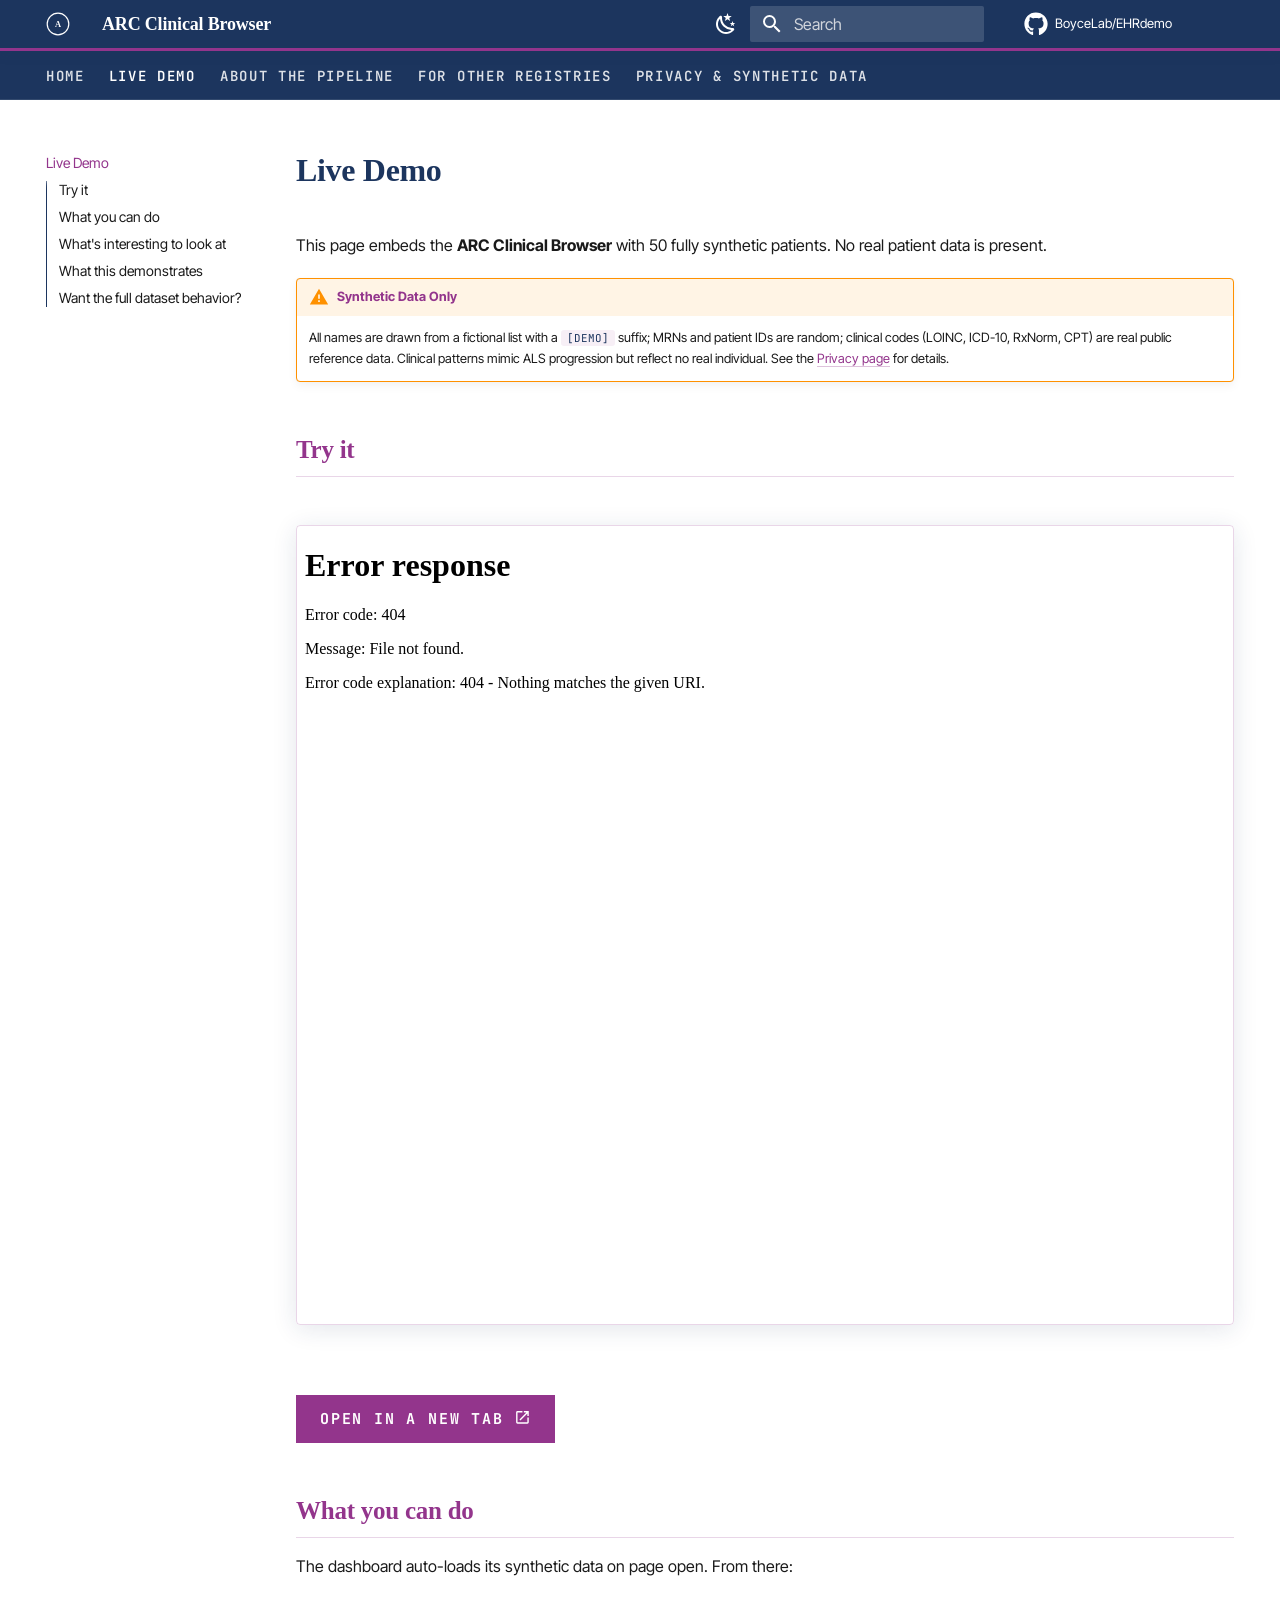
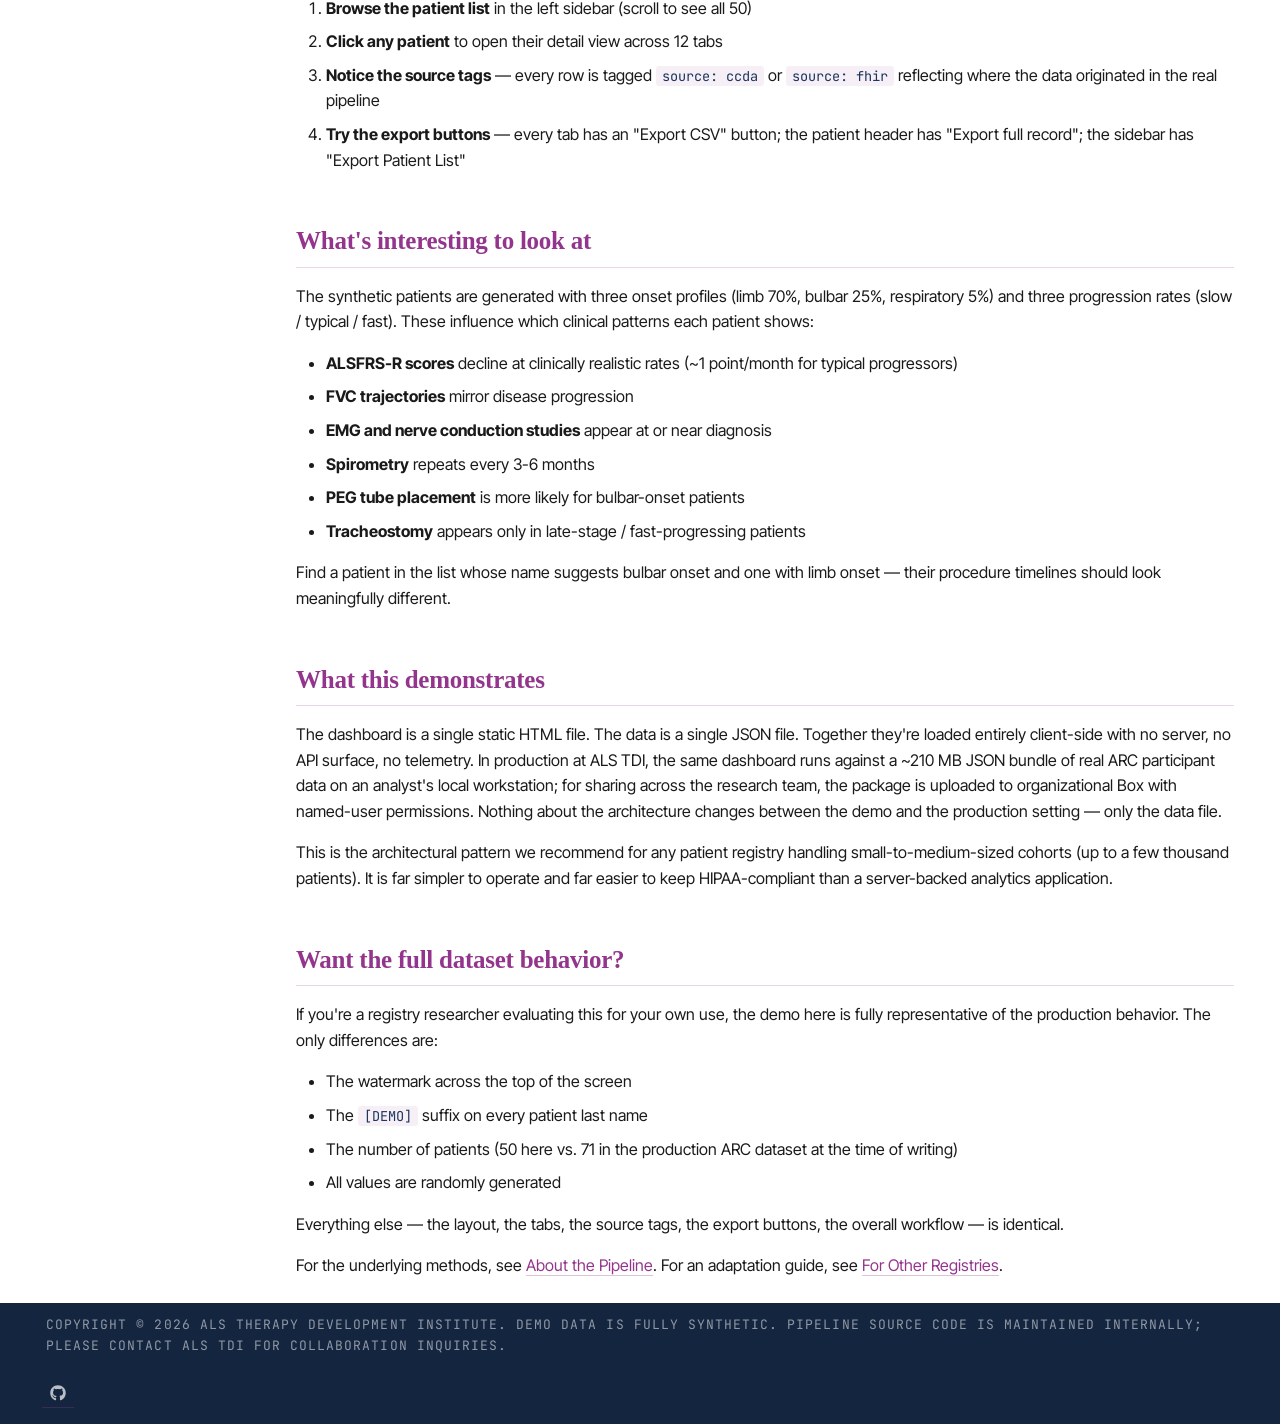
==== demo/index.html @ cd0524fc "Deployed 5d229e9 with MkDocs version: 1.6.1" ====
<!doctype html>
<html lang="en" class="no-js">
  <head>
    
      <meta charset="utf-8">
      <meta name="viewport" content="width=device-width,initial-scale=1">
      
        <meta name="description" content="A reproducible, local-first ETL and visualization pipeline for patient-directed SMART on FHIR clinical records — public demo from ALS Therapy Development Institute.">
      
      
        <meta name="author" content="ALS Therapy Development Institute">
      
      
        <link rel="canonical" href="https://boycelab.github.io/EHRdemo/demo/">
      
      
        <link rel="prev" href="..">
      
      
        <link rel="next" href="../pipeline/">
      
      
        
      
      
      <link rel="icon" href="../assets/favicon.svg">
      <meta name="generator" content="mkdocs-1.6.1, mkdocs-material-9.7.6">
    
    
      
        <title>Live Demo - ARC Clinical Browser</title>
      
    
    
      <link rel="stylesheet" href="../assets/stylesheets/main.484c7ddc.min.css">
      
        
        <link rel="stylesheet" href="../assets/stylesheets/palette.ab4e12ef.min.css">
      
      


    
    
      
    
    
      
        
        
        <link rel="preconnect" href="https://fonts.gstatic.com" crossorigin>
        <link rel="stylesheet" href="https://fonts.googleapis.com/css?family=Inter+Tight:300,300i,400,400i,700,700i%7CJetBrains+Mono:400,400i,700,700i&display=fallback">
        <style>:root{--md-text-font:"Inter Tight";--md-code-font:"JetBrains Mono"}</style>
      
    
    
      <link rel="stylesheet" href="../stylesheets/alstdi-brand.css">
    
    <script>__md_scope=new URL("..",location),__md_hash=e=>[...e].reduce(((e,_)=>(e<<5)-e+_.charCodeAt(0)),0),__md_get=(e,_=localStorage,t=__md_scope)=>JSON.parse(_.getItem(t.pathname+"."+e)),__md_set=(e,_,t=localStorage,a=__md_scope)=>{try{t.setItem(a.pathname+"."+e,JSON.stringify(_))}catch(e){}}</script>
    
      

    
    
  </head>
  
  
    
    
      
    
    
    
    
    <body dir="ltr" data-md-color-scheme="default" data-md-color-primary="indigo" data-md-color-accent="deep-purple">
  
    
    <input class="md-toggle" data-md-toggle="drawer" type="checkbox" id="__drawer" autocomplete="off">
    <input class="md-toggle" data-md-toggle="search" type="checkbox" id="__search" autocomplete="off">
    <label class="md-overlay" for="__drawer"></label>
    <div data-md-component="skip">
      
        
        <a href="#live-demo" class="md-skip">
          Skip to content
        </a>
      
    </div>
    <div data-md-component="announce">
      
    </div>
    
    
      

<header class="md-header" data-md-component="header">
  <nav class="md-header__inner md-grid" aria-label="Header">
    <a href=".." title="ARC Clinical Browser" class="md-header__button md-logo" aria-label="ARC Clinical Browser" data-md-component="logo">
      
  <img src="../assets/logo.svg" alt="logo">

    </a>
    <label class="md-header__button md-icon" for="__drawer">
      
      <svg xmlns="http://www.w3.org/2000/svg" viewBox="0 0 24 24"><path d="M3 6h18v2H3zm0 5h18v2H3zm0 5h18v2H3z"/></svg>
    </label>
    <div class="md-header__title" data-md-component="header-title">
      <div class="md-header__ellipsis">
        <div class="md-header__topic">
          <span class="md-ellipsis">
            ARC Clinical Browser
          </span>
        </div>
        <div class="md-header__topic" data-md-component="header-topic">
          <span class="md-ellipsis">
            
              Live Demo
            
          </span>
        </div>
      </div>
    </div>
    
      
        <form class="md-header__option" data-md-component="palette">
  
    
    
    
    <input class="md-option" data-md-color-media="" data-md-color-scheme="default" data-md-color-primary="indigo" data-md-color-accent="deep-purple"  aria-label="Switch to dark mode"  type="radio" name="__palette" id="__palette_0">
    
      <label class="md-header__button md-icon" title="Switch to dark mode" for="__palette_1" hidden>
        <svg xmlns="http://www.w3.org/2000/svg" viewBox="0 0 24 24"><path d="m17.75 4.09-2.53 1.94.91 3.06-2.63-1.81-2.63 1.81.91-3.06-2.53-1.94L12.44 4l1.06-3 1.06 3zm3.5 6.91-1.64 1.25.59 1.98-1.7-1.17-1.7 1.17.59-1.98L15.75 11l2.06-.05L18.5 9l.69 1.95zm-2.28 4.95c.83-.08 1.72 1.1 1.19 1.85-.32.45-.66.87-1.08 1.27C15.17 23 8.84 23 4.94 19.07c-3.91-3.9-3.91-10.24 0-14.14.4-.4.82-.76 1.27-1.08.75-.53 1.93.36 1.85 1.19-.27 2.86.69 5.83 2.89 8.02a9.96 9.96 0 0 0 8.02 2.89m-1.64 2.02a12.08 12.08 0 0 1-7.8-3.47c-2.17-2.19-3.33-5-3.49-7.82-2.81 3.14-2.7 7.96.31 10.98 3.02 3.01 7.84 3.12 10.98.31"/></svg>
      </label>
    
  
    
    
    
    <input class="md-option" data-md-color-media="" data-md-color-scheme="slate" data-md-color-primary="indigo" data-md-color-accent="deep-purple"  aria-label="Switch to light mode"  type="radio" name="__palette" id="__palette_1">
    
      <label class="md-header__button md-icon" title="Switch to light mode" for="__palette_0" hidden>
        <svg xmlns="http://www.w3.org/2000/svg" viewBox="0 0 24 24"><path d="M12 7a5 5 0 0 1 5 5 5 5 0 0 1-5 5 5 5 0 0 1-5-5 5 5 0 0 1 5-5m0 2a3 3 0 0 0-3 3 3 3 0 0 0 3 3 3 3 0 0 0 3-3 3 3 0 0 0-3-3m0-7 2.39 3.42C13.65 5.15 12.84 5 12 5s-1.65.15-2.39.42zM3.34 7l4.16-.35A7.2 7.2 0 0 0 5.94 8.5c-.44.74-.69 1.5-.83 2.29zm.02 10 1.76-3.77a7.131 7.131 0 0 0 2.38 4.14zM20.65 7l-1.77 3.79a7.02 7.02 0 0 0-2.38-4.15zm-.01 10-4.14.36c.59-.51 1.12-1.14 1.54-1.86.42-.73.69-1.5.83-2.29zM12 22l-2.41-3.44c.74.27 1.55.44 2.41.44.82 0 1.63-.17 2.37-.44z"/></svg>
      </label>
    
  
</form>
      
    
    
      <script>var palette=__md_get("__palette");if(palette&&palette.color){if("(prefers-color-scheme)"===palette.color.media){var media=matchMedia("(prefers-color-scheme: light)"),input=document.querySelector(media.matches?"[data-md-color-media='(prefers-color-scheme: light)']":"[data-md-color-media='(prefers-color-scheme: dark)']");palette.color.media=input.getAttribute("data-md-color-media"),palette.color.scheme=input.getAttribute("data-md-color-scheme"),palette.color.primary=input.getAttribute("data-md-color-primary"),palette.color.accent=input.getAttribute("data-md-color-accent")}for(var[key,value]of Object.entries(palette.color))document.body.setAttribute("data-md-color-"+key,value)}</script>
    
    
    
      
      
        <label class="md-header__button md-icon" for="__search">
          
          <svg xmlns="http://www.w3.org/2000/svg" viewBox="0 0 24 24"><path d="M9.5 3A6.5 6.5 0 0 1 16 9.5c0 1.61-.59 3.09-1.56 4.23l.27.27h.79l5 5-1.5 1.5-5-5v-.79l-.27-.27A6.52 6.52 0 0 1 9.5 16 6.5 6.5 0 0 1 3 9.5 6.5 6.5 0 0 1 9.5 3m0 2C7 5 5 7 5 9.5S7 14 9.5 14 14 12 14 9.5 12 5 9.5 5"/></svg>
        </label>
        <div class="md-search" data-md-component="search" role="dialog">
  <label class="md-search__overlay" for="__search"></label>
  <div class="md-search__inner" role="search">
    <form class="md-search__form" name="search">
      <input type="text" class="md-search__input" name="query" aria-label="Search" placeholder="Search" autocapitalize="off" autocorrect="off" autocomplete="off" spellcheck="false" data-md-component="search-query" required>
      <label class="md-search__icon md-icon" for="__search">
        
        <svg xmlns="http://www.w3.org/2000/svg" viewBox="0 0 24 24"><path d="M9.5 3A6.5 6.5 0 0 1 16 9.5c0 1.61-.59 3.09-1.56 4.23l.27.27h.79l5 5-1.5 1.5-5-5v-.79l-.27-.27A6.52 6.52 0 0 1 9.5 16 6.5 6.5 0 0 1 3 9.5 6.5 6.5 0 0 1 9.5 3m0 2C7 5 5 7 5 9.5S7 14 9.5 14 14 12 14 9.5 12 5 9.5 5"/></svg>
        
        <svg xmlns="http://www.w3.org/2000/svg" viewBox="0 0 24 24"><path d="M20 11v2H8l5.5 5.5-1.42 1.42L4.16 12l7.92-7.92L13.5 5.5 8 11z"/></svg>
      </label>
      <nav class="md-search__options" aria-label="Search">
        
        <button type="reset" class="md-search__icon md-icon" title="Clear" aria-label="Clear" tabindex="-1">
          
          <svg xmlns="http://www.w3.org/2000/svg" viewBox="0 0 24 24"><path d="M19 6.41 17.59 5 12 10.59 6.41 5 5 6.41 10.59 12 5 17.59 6.41 19 12 13.41 17.59 19 19 17.59 13.41 12z"/></svg>
        </button>
      </nav>
      
        <div class="md-search__suggest" data-md-component="search-suggest"></div>
      
    </form>
    <div class="md-search__output">
      <div class="md-search__scrollwrap" tabindex="0" data-md-scrollfix>
        <div class="md-search-result" data-md-component="search-result">
          <div class="md-search-result__meta">
            Initializing search
          </div>
          <ol class="md-search-result__list" role="presentation"></ol>
        </div>
      </div>
    </div>
  </div>
</div>
      
    
    
      <div class="md-header__source">
        <a href="https://github.com/BoyceLab/EHRdemo" title="Go to repository" class="md-source" data-md-component="source">
  <div class="md-source__icon md-icon">
    
    <svg xmlns="http://www.w3.org/2000/svg" viewBox="0 0 512 512"><!--! Font Awesome Free 7.1.0 by @fontawesome - https://fontawesome.com License - https://fontawesome.com/license/free (Icons: CC BY 4.0, Fonts: SIL OFL 1.1, Code: MIT License) Copyright 2025 Fonticons, Inc.--><path d="M173.9 397.4c0 2-2.3 3.6-5.2 3.6-3.3.3-5.6-1.3-5.6-3.6 0-2 2.3-3.6 5.2-3.6 3-.3 5.6 1.3 5.6 3.6m-31.1-4.5c-.7 2 1.3 4.3 4.3 4.9 2.6 1 5.6 0 6.2-2s-1.3-4.3-4.3-5.2c-2.6-.7-5.5.3-6.2 2.3m44.2-1.7c-2.9.7-4.9 2.6-4.6 4.9.3 2 2.9 3.3 5.9 2.6 2.9-.7 4.9-2.6 4.6-4.6-.3-1.9-3-3.2-5.9-2.9M252.8 8C114.1 8 8 113.3 8 252c0 110.9 69.8 205.8 169.5 239.2 12.8 2.3 17.3-5.6 17.3-12.1 0-6.2-.3-40.4-.3-61.4 0 0-70 15-84.7-29.8 0 0-11.4-29.1-27.8-36.6 0 0-22.9-15.7 1.6-15.4 0 0 24.9 2 38.6 25.8 21.9 38.6 58.6 27.5 72.9 20.9 2.3-16 8.8-27.1 16-33.7-55.9-6.2-112.3-14.3-112.3-110.5 0-27.5 7.6-41.3 23.6-58.9-2.6-6.5-11.1-33.3 2.6-67.9 20.9-6.5 69 27 69 27 20-5.6 41.5-8.5 62.8-8.5s42.8 2.9 62.8 8.5c0 0 48.1-33.6 69-27 13.7 34.7 5.2 61.4 2.6 67.9 16 17.7 25.8 31.5 25.8 58.9 0 96.5-58.9 104.2-114.8 110.5 9.2 7.9 17 22.9 17 46.4 0 33.7-.3 75.4-.3 83.6 0 6.5 4.6 14.4 17.3 12.1C436.2 457.8 504 362.9 504 252 504 113.3 391.5 8 252.8 8M105.2 352.9c-1.3 1-1 3.3.7 5.2 1.6 1.6 3.9 2.3 5.2 1 1.3-1 1-3.3-.7-5.2-1.6-1.6-3.9-2.3-5.2-1m-10.8-8.1c-.7 1.3.3 2.9 2.3 3.9 1.6 1 3.6.7 4.3-.7.7-1.3-.3-2.9-2.3-3.9-2-.6-3.6-.3-4.3.7m32.4 35.6c-1.6 1.3-1 4.3 1.3 6.2 2.3 2.3 5.2 2.6 6.5 1 1.3-1.3.7-4.3-1.3-6.2-2.2-2.3-5.2-2.6-6.5-1m-11.4-14.7c-1.6 1-1.6 3.6 0 5.9s4.3 3.3 5.6 2.3c1.6-1.3 1.6-3.9 0-6.2-1.4-2.3-4-3.3-5.6-2"/></svg>
  </div>
  <div class="md-source__repository">
    BoyceLab/EHRdemo
  </div>
</a>
      </div>
    
  </nav>
  
</header>
    
    <div class="md-container" data-md-component="container">
      
      
        
          
            
<nav class="md-tabs" aria-label="Tabs" data-md-component="tabs">
  <div class="md-grid">
    <ul class="md-tabs__list">
      
        
  
  
  
  
    <li class="md-tabs__item">
      <a href=".." class="md-tabs__link">
        
  
  
    
  
  Home

      </a>
    </li>
  

      
        
  
  
  
    
  
  
    <li class="md-tabs__item md-tabs__item--active">
      <a href="./" class="md-tabs__link">
        
  
  
    
  
  Live Demo

      </a>
    </li>
  

      
        
  
  
  
  
    <li class="md-tabs__item">
      <a href="../pipeline/" class="md-tabs__link">
        
  
  
    
  
  About the Pipeline

      </a>
    </li>
  

      
        
  
  
  
  
    <li class="md-tabs__item">
      <a href="../adopt/" class="md-tabs__link">
        
  
  
    
  
  For Other Registries

      </a>
    </li>
  

      
        
  
  
  
  
    <li class="md-tabs__item">
      <a href="../privacy/" class="md-tabs__link">
        
  
  
    
  
  Privacy & Synthetic Data

      </a>
    </li>
  

      
    </ul>
  </div>
</nav>
          
        
      
      <main class="md-main" data-md-component="main">
        <div class="md-main__inner md-grid">
          
            
              
              <div class="md-sidebar md-sidebar--primary" data-md-component="sidebar" data-md-type="navigation" >
                <div class="md-sidebar__scrollwrap">
                  <div class="md-sidebar__inner">
                    


  


  

<nav class="md-nav md-nav--primary md-nav--lifted md-nav--integrated" aria-label="Navigation" data-md-level="0">
  <label class="md-nav__title" for="__drawer">
    <a href=".." title="ARC Clinical Browser" class="md-nav__button md-logo" aria-label="ARC Clinical Browser" data-md-component="logo">
      
  <img src="../assets/logo.svg" alt="logo">

    </a>
    ARC Clinical Browser
  </label>
  
    <div class="md-nav__source">
      <a href="https://github.com/BoyceLab/EHRdemo" title="Go to repository" class="md-source" data-md-component="source">
  <div class="md-source__icon md-icon">
    
    <svg xmlns="http://www.w3.org/2000/svg" viewBox="0 0 512 512"><!--! Font Awesome Free 7.1.0 by @fontawesome - https://fontawesome.com License - https://fontawesome.com/license/free (Icons: CC BY 4.0, Fonts: SIL OFL 1.1, Code: MIT License) Copyright 2025 Fonticons, Inc.--><path d="M173.9 397.4c0 2-2.3 3.6-5.2 3.6-3.3.3-5.6-1.3-5.6-3.6 0-2 2.3-3.6 5.2-3.6 3-.3 5.6 1.3 5.6 3.6m-31.1-4.5c-.7 2 1.3 4.3 4.3 4.9 2.6 1 5.6 0 6.2-2s-1.3-4.3-4.3-5.2c-2.6-.7-5.5.3-6.2 2.3m44.2-1.7c-2.9.7-4.9 2.6-4.6 4.9.3 2 2.9 3.3 5.9 2.6 2.9-.7 4.9-2.6 4.6-4.6-.3-1.9-3-3.2-5.9-2.9M252.8 8C114.1 8 8 113.3 8 252c0 110.9 69.8 205.8 169.5 239.2 12.8 2.3 17.3-5.6 17.3-12.1 0-6.2-.3-40.4-.3-61.4 0 0-70 15-84.7-29.8 0 0-11.4-29.1-27.8-36.6 0 0-22.9-15.7 1.6-15.4 0 0 24.9 2 38.6 25.8 21.9 38.6 58.6 27.5 72.9 20.9 2.3-16 8.8-27.1 16-33.7-55.9-6.2-112.3-14.3-112.3-110.5 0-27.5 7.6-41.3 23.6-58.9-2.6-6.5-11.1-33.3 2.6-67.9 20.9-6.5 69 27 69 27 20-5.6 41.5-8.5 62.8-8.5s42.8 2.9 62.8 8.5c0 0 48.1-33.6 69-27 13.7 34.7 5.2 61.4 2.6 67.9 16 17.7 25.8 31.5 25.8 58.9 0 96.5-58.9 104.2-114.8 110.5 9.2 7.9 17 22.9 17 46.4 0 33.7-.3 75.4-.3 83.6 0 6.5 4.6 14.4 17.3 12.1C436.2 457.8 504 362.9 504 252 504 113.3 391.5 8 252.8 8M105.2 352.9c-1.3 1-1 3.3.7 5.2 1.6 1.6 3.9 2.3 5.2 1 1.3-1 1-3.3-.7-5.2-1.6-1.6-3.9-2.3-5.2-1m-10.8-8.1c-.7 1.3.3 2.9 2.3 3.9 1.6 1 3.6.7 4.3-.7.7-1.3-.3-2.9-2.3-3.9-2-.6-3.6-.3-4.3.7m32.4 35.6c-1.6 1.3-1 4.3 1.3 6.2 2.3 2.3 5.2 2.6 6.5 1 1.3-1.3.7-4.3-1.3-6.2-2.2-2.3-5.2-2.6-6.5-1m-11.4-14.7c-1.6 1-1.6 3.6 0 5.9s4.3 3.3 5.6 2.3c1.6-1.3 1.6-3.9 0-6.2-1.4-2.3-4-3.3-5.6-2"/></svg>
  </div>
  <div class="md-source__repository">
    BoyceLab/EHRdemo
  </div>
</a>
    </div>
  
  <ul class="md-nav__list" data-md-scrollfix>
    
      
      
  
  
  
  
    <li class="md-nav__item">
      <a href=".." class="md-nav__link">
        
  
  
  <span class="md-ellipsis">
    
  
    Home
  

    
  </span>
  
  

      </a>
    </li>
  

    
      
      
  
  
    
  
  
  
    <li class="md-nav__item md-nav__item--active">
      
      <input class="md-nav__toggle md-toggle" type="checkbox" id="__toc">
      
      
        
      
      
        <label class="md-nav__link md-nav__link--active" for="__toc">
          
  
  
  <span class="md-ellipsis">
    
  
    Live Demo
  

    
  </span>
  
  

          <span class="md-nav__icon md-icon"></span>
        </label>
      
      <a href="./" class="md-nav__link md-nav__link--active">
        
  
  
  <span class="md-ellipsis">
    
  
    Live Demo
  

    
  </span>
  
  

      </a>
      
        

<nav class="md-nav md-nav--secondary" aria-label="Table of contents">
  
  
  
    
  
  
    <label class="md-nav__title" for="__toc">
      <span class="md-nav__icon md-icon"></span>
      Table of contents
    </label>
    <ul class="md-nav__list" data-md-component="toc" data-md-scrollfix>
      
        <li class="md-nav__item">
  <a href="#try-it" class="md-nav__link">
    <span class="md-ellipsis">
      
        Try it
      
    </span>
  </a>
  
</li>
      
        <li class="md-nav__item">
  <a href="#what-you-can-do" class="md-nav__link">
    <span class="md-ellipsis">
      
        What you can do
      
    </span>
  </a>
  
</li>
      
        <li class="md-nav__item">
  <a href="#whats-interesting-to-look-at" class="md-nav__link">
    <span class="md-ellipsis">
      
        What's interesting to look at
      
    </span>
  </a>
  
</li>
      
        <li class="md-nav__item">
  <a href="#what-this-demonstrates" class="md-nav__link">
    <span class="md-ellipsis">
      
        What this demonstrates
      
    </span>
  </a>
  
</li>
      
        <li class="md-nav__item">
  <a href="#want-the-full-dataset-behavior" class="md-nav__link">
    <span class="md-ellipsis">
      
        Want the full dataset behavior?
      
    </span>
  </a>
  
</li>
      
    </ul>
  
</nav>
      
    </li>
  

    
      
      
  
  
  
  
    <li class="md-nav__item">
      <a href="../pipeline/" class="md-nav__link">
        
  
  
  <span class="md-ellipsis">
    
  
    About the Pipeline
  

    
  </span>
  
  

      </a>
    </li>
  

    
      
      
  
  
  
  
    <li class="md-nav__item">
      <a href="../adopt/" class="md-nav__link">
        
  
  
  <span class="md-ellipsis">
    
  
    For Other Registries
  

    
  </span>
  
  

      </a>
    </li>
  

    
      
      
  
  
  
  
    <li class="md-nav__item">
      <a href="../privacy/" class="md-nav__link">
        
  
  
  <span class="md-ellipsis">
    
  
    Privacy & Synthetic Data
  

    
  </span>
  
  

      </a>
    </li>
  

    
  </ul>
</nav>
                  </div>
                </div>
              </div>
            
            
          
          
            <div class="md-content" data-md-component="content">
              
              <article class="md-content__inner md-typeset">
                
                  


  
  


<h1 id="live-demo">Live Demo<a class="headerlink" href="#live-demo" title="Anchor link to this section">&para;</a></h1>
<p>This page embeds the <strong>ARC Clinical Browser</strong> with 50 fully synthetic patients. No real patient data is present.</p>
<div class="admonition warning">
<p class="admonition-title">Synthetic Data Only</p>
<p>All names are drawn from a fictional list with a <code>[DEMO]</code> suffix; MRNs and patient IDs are random; clinical codes (LOINC, ICD-10, RxNorm, CPT) are real public reference data. Clinical patterns mimic ALS progression but reflect no real individual. See the <a href="../privacy/">Privacy page</a> for details.</p>
</div>
<h2 id="try-it">Try it<a class="headerlink" href="#try-it" title="Anchor link to this section">&para;</a></h2>
<iframe class="dashboard-embed" src="dashboard_demo.html" title="ARC Clinical Browser Demo"></iframe>

<p><a class="als-button" href="../dashboard_demo.html" target="_blank">Open in a new tab <span class="twemoji"><svg xmlns="http://www.w3.org/2000/svg" viewBox="0 0 24 24"><path d="M14 3v2h3.59l-9.83 9.83 1.41 1.41L19 6.41V10h2V3m-2 16H5V5h7V3H5a2 2 0 0 0-2 2v14a2 2 0 0 0 2 2h14a2 2 0 0 0 2-2v-7h-2z"/></svg></span></a></p>
<h2 id="what-you-can-do">What you can do<a class="headerlink" href="#what-you-can-do" title="Anchor link to this section">&para;</a></h2>
<p>The dashboard auto-loads its synthetic data on page open. From there:</p>
<ol>
<li><strong>Browse the patient list</strong> in the left sidebar (scroll to see all 50)</li>
<li><strong>Click any patient</strong> to open their detail view across 12 tabs</li>
<li><strong>Notice the source tags</strong> — every row is tagged <code>source: ccda</code> or <code>source: fhir</code> reflecting where the data originated in the real pipeline</li>
<li><strong>Try the export buttons</strong> — every tab has an "Export CSV" button; the patient header has "Export full record"; the sidebar has "Export Patient List"</li>
</ol>
<h2 id="whats-interesting-to-look-at">What's interesting to look at<a class="headerlink" href="#whats-interesting-to-look-at" title="Anchor link to this section">&para;</a></h2>
<p>The synthetic patients are generated with three onset profiles (limb 70%, bulbar 25%, respiratory 5%) and three progression rates (slow / typical / fast). These influence which clinical patterns each patient shows:</p>
<ul>
<li><strong>ALSFRS-R scores</strong> decline at clinically realistic rates (~1 point/month for typical progressors)</li>
<li><strong>FVC trajectories</strong> mirror disease progression</li>
<li><strong>EMG and nerve conduction studies</strong> appear at or near diagnosis</li>
<li><strong>Spirometry</strong> repeats every 3-6 months</li>
<li><strong>PEG tube placement</strong> is more likely for bulbar-onset patients</li>
<li><strong>Tracheostomy</strong> appears only in late-stage / fast-progressing patients</li>
</ul>
<p>Find a patient in the list whose name suggests bulbar onset and one with limb onset — their procedure timelines should look meaningfully different.</p>
<h2 id="what-this-demonstrates">What this demonstrates<a class="headerlink" href="#what-this-demonstrates" title="Anchor link to this section">&para;</a></h2>
<p>The dashboard is a single static HTML file. The data is a single JSON file. Together they're loaded entirely client-side with no server, no API surface, no telemetry. In production at ALS TDI, the same dashboard runs against a ~210 MB JSON bundle of real ARC participant data on an analyst's local workstation; for sharing across the research team, the package is uploaded to organizational Box with named-user permissions. Nothing about the architecture changes between the demo and the production setting — only the data file.</p>
<p>This is the architectural pattern we recommend for any patient registry handling small-to-medium-sized cohorts (up to a few thousand patients). It is far simpler to operate and far easier to keep HIPAA-compliant than a server-backed analytics application.</p>
<h2 id="want-the-full-dataset-behavior">Want the full dataset behavior?<a class="headerlink" href="#want-the-full-dataset-behavior" title="Anchor link to this section">&para;</a></h2>
<p>If you're a registry researcher evaluating this for your own use, the demo here is fully representative of the production behavior. The only differences are:</p>
<ul>
<li>The watermark across the top of the screen</li>
<li>The <code>[DEMO]</code> suffix on every patient last name</li>
<li>The number of patients (50 here vs. 71 in the production ARC dataset at the time of writing)</li>
<li>All values are randomly generated</li>
</ul>
<p>Everything else — the layout, the tabs, the source tags, the export buttons, the overall workflow — is identical.</p>
<p>For the underlying methods, see <a href="../pipeline/">About the Pipeline</a>. For an adaptation guide, see <a href="../adopt/">For Other Registries</a>.</p>












                
              </article>
            </div>
          
          
  <script>var tabs=__md_get("__tabs");if(Array.isArray(tabs))e:for(var set of document.querySelectorAll(".tabbed-set")){var labels=set.querySelector(".tabbed-labels");for(var tab of tabs)for(var label of labels.getElementsByTagName("label"))if(label.innerText.trim()===tab){var input=document.getElementById(label.htmlFor);input.checked=!0;continue e}}</script>

<script>var target=document.getElementById(location.hash.slice(1));target&&target.name&&(target.checked=target.name.startsWith("__tabbed_"))</script>
        </div>
        
          <button type="button" class="md-top md-icon" data-md-component="top" hidden>
  
  <svg xmlns="http://www.w3.org/2000/svg" viewBox="0 0 24 24"><path d="M13 20h-2V8l-5.5 5.5-1.42-1.42L12 4.16l7.92 7.92-1.42 1.42L13 8z"/></svg>
  Back to top
</button>
        
      </main>
      
        <footer class="md-footer">
  
  <div class="md-footer-meta md-typeset">
    <div class="md-footer-meta__inner md-grid">
      <div class="md-copyright">
  
    <div class="md-copyright__highlight">
      Copyright © 2026 ALS Therapy Development Institute. Demo data is fully synthetic. Pipeline source code is maintained internally; please contact ALS TDI for collaboration inquiries.

    </div>
  
  
</div>
      
        
<div class="md-social">
  
    
    
    
    
    <a href="https://github.com/BoyceLab/EHRdemo" target="_blank" rel="noopener" title="ALS Therapy Development Institute" class="md-social__link">
      <svg xmlns="http://www.w3.org/2000/svg" viewBox="0 0 512 512"><!--! Font Awesome Free 7.1.0 by @fontawesome - https://fontawesome.com License - https://fontawesome.com/license/free (Icons: CC BY 4.0, Fonts: SIL OFL 1.1, Code: MIT License) Copyright 2025 Fonticons, Inc.--><path d="M173.9 397.4c0 2-2.3 3.6-5.2 3.6-3.3.3-5.6-1.3-5.6-3.6 0-2 2.3-3.6 5.2-3.6 3-.3 5.6 1.3 5.6 3.6m-31.1-4.5c-.7 2 1.3 4.3 4.3 4.9 2.6 1 5.6 0 6.2-2s-1.3-4.3-4.3-5.2c-2.6-.7-5.5.3-6.2 2.3m44.2-1.7c-2.9.7-4.9 2.6-4.6 4.9.3 2 2.9 3.3 5.9 2.6 2.9-.7 4.9-2.6 4.6-4.6-.3-1.9-3-3.2-5.9-2.9M252.8 8C114.1 8 8 113.3 8 252c0 110.9 69.8 205.8 169.5 239.2 12.8 2.3 17.3-5.6 17.3-12.1 0-6.2-.3-40.4-.3-61.4 0 0-70 15-84.7-29.8 0 0-11.4-29.1-27.8-36.6 0 0-22.9-15.7 1.6-15.4 0 0 24.9 2 38.6 25.8 21.9 38.6 58.6 27.5 72.9 20.9 2.3-16 8.8-27.1 16-33.7-55.9-6.2-112.3-14.3-112.3-110.5 0-27.5 7.6-41.3 23.6-58.9-2.6-6.5-11.1-33.3 2.6-67.9 20.9-6.5 69 27 69 27 20-5.6 41.5-8.5 62.8-8.5s42.8 2.9 62.8 8.5c0 0 48.1-33.6 69-27 13.7 34.7 5.2 61.4 2.6 67.9 16 17.7 25.8 31.5 25.8 58.9 0 96.5-58.9 104.2-114.8 110.5 9.2 7.9 17 22.9 17 46.4 0 33.7-.3 75.4-.3 83.6 0 6.5 4.6 14.4 17.3 12.1C436.2 457.8 504 362.9 504 252 504 113.3 391.5 8 252.8 8M105.2 352.9c-1.3 1-1 3.3.7 5.2 1.6 1.6 3.9 2.3 5.2 1 1.3-1 1-3.3-.7-5.2-1.6-1.6-3.9-2.3-5.2-1m-10.8-8.1c-.7 1.3.3 2.9 2.3 3.9 1.6 1 3.6.7 4.3-.7.7-1.3-.3-2.9-2.3-3.9-2-.6-3.6-.3-4.3.7m32.4 35.6c-1.6 1.3-1 4.3 1.3 6.2 2.3 2.3 5.2 2.6 6.5 1 1.3-1.3.7-4.3-1.3-6.2-2.2-2.3-5.2-2.6-6.5-1m-11.4-14.7c-1.6 1-1.6 3.6 0 5.9s4.3 3.3 5.6 2.3c1.6-1.3 1.6-3.9 0-6.2-1.4-2.3-4-3.3-5.6-2"/></svg>
    </a>
  
</div>
      
    </div>
  </div>
</footer>
      
    </div>
    <div class="md-dialog" data-md-component="dialog">
      <div class="md-dialog__inner md-typeset"></div>
    </div>
    
    
    
      
      
      <script id="__config" type="application/json">{"annotate": null, "base": "..", "features": ["navigation.instant", "navigation.tracking", "navigation.tabs", "navigation.sections", "navigation.top", "toc.integrate", "search.suggest", "search.highlight", "content.code.copy", "content.tabs.link"], "search": "../assets/javascripts/workers/search.2c215733.min.js", "tags": null, "translations": {"clipboard.copied": "Copied to clipboard", "clipboard.copy": "Copy to clipboard", "search.result.more.one": "1 more on this page", "search.result.more.other": "# more on this page", "search.result.none": "No matching documents", "search.result.one": "1 matching document", "search.result.other": "# matching documents", "search.result.placeholder": "Type to start searching", "search.result.term.missing": "Missing", "select.version": "Select version"}, "version": null}</script>
    
    
      <script src="../assets/javascripts/bundle.79ae519e.min.js"></script>
      
    
  </body>
</html>
---- assets/stylesheets/main.484c7ddc.min.css ----
@charset "UTF-8";html{-webkit-text-size-adjust:none;-moz-text-size-adjust:none;text-size-adjust:none;box-sizing:border-box}*,:after,:before{box-sizing:inherit}@media (prefers-reduced-motion){*,:after,:before{transition:none!important}}body{margin:0}a,button,input,label{-webkit-tap-highlight-color:transparent}a{color:inherit;text-decoration:none}hr{border:0;box-sizing:initial;display:block;height:.05rem;overflow:visible;padding:0}small{font-size:80%}sub,sup{line-height:1em}img{border-style:none}table{border-collapse:initial;border-spacing:0}td,th{font-weight:400;vertical-align:top}button{background:#0000;border:0;font-family:inherit;font-size:inherit;margin:0;padding:0}input{border:0;outline:none}:root{--md-primary-fg-color:#4051b5;--md-primary-fg-color--light:#5d6cc0;--md-primary-fg-color--dark:#303fa1;--md-primary-bg-color:#fff;--md-primary-bg-color--light:#ffffffb3;--md-accent-fg-color:#526cfe;--md-accent-fg-color--transparent:#526cfe1a;--md-accent-bg-color:#fff;--md-accent-bg-color--light:#ffffffb3}[data-md-color-scheme=default]{color-scheme:light}[data-md-color-scheme=default] img[src$="#gh-dark-mode-only"],[data-md-color-scheme=default] img[src$="#only-dark"]{display:none}:root,[data-md-color-scheme=default]{--md-hue:225deg;--md-default-fg-color:#000000de;--md-default-fg-color--light:#0000008a;--md-default-fg-color--lighter:#00000052;--md-default-fg-color--lightest:#00000012;--md-default-bg-color:#fff;--md-default-bg-color--light:#ffffffb3;--md-default-bg-color--lighter:#ffffff4d;--md-default-bg-color--lightest:#ffffff1f;--md-code-fg-color:#36464e;--md-code-bg-color:#f5f5f5;--md-code-bg-color--light:#f5f5f5b3;--md-code-bg-color--lighter:#f5f5f54d;--md-code-hl-color:#4287ff;--md-code-hl-color--light:#4287ff1a;--md-code-hl-number-color:#d52a2a;--md-code-hl-special-color:#db1457;--md-code-hl-function-color:#a846b9;--md-code-hl-constant-color:#6e59d9;--md-code-hl-keyword-color:#3f6ec6;--md-code-hl-string-color:#1c7d4d;--md-code-hl-name-color:var(--md-code-fg-color);--md-code-hl-operator-color:var(--md-default-fg-color--light);--md-code-hl-punctuation-color:var(--md-default-fg-color--light);--md-code-hl-comment-color:var(--md-default-fg-color--light);--md-code-hl-generic-color:var(--md-default-fg-color--light);--md-code-hl-variable-color:var(--md-default-fg-color--light);--md-typeset-color:var(--md-default-fg-color);--md-typeset-a-color:var(--md-primary-fg-color);--md-typeset-del-color:#f5503d26;--md-typeset-ins-color:#0bd57026;--md-typeset-kbd-color:#fafafa;--md-typeset-kbd-accent-color:#fff;--md-typeset-kbd-border-color:#b8b8b8;--md-typeset-mark-color:#ffff0080;--md-typeset-table-color:#0000001f;--md-typeset-table-color--light:rgba(0,0,0,.035);--md-admonition-fg-color:var(--md-default-fg-color);--md-admonition-bg-color:var(--md-default-bg-color);--md-warning-fg-color:#000000de;--md-warning-bg-color:#ff9;--md-footer-fg-color:#fff;--md-footer-fg-color--light:#ffffffb3;--md-footer-fg-color--lighter:#ffffff73;--md-footer-bg-color:#000000de;--md-footer-bg-color--dark:#00000052;--md-shadow-z1:0 0.2rem 0.5rem #0000000d,0 0 0.05rem #0000001a;--md-shadow-z2:0 0.2rem 0.5rem #0000001a,0 0 0.05rem #00000040;--md-shadow-z3:0 0.2rem 0.5rem #0003,0 0 0.05rem #00000059}.md-icon svg{fill:currentcolor;display:block;height:1.2rem;width:1.2rem}body{-webkit-font-smoothing:antialiased;-moz-osx-font-smoothing:grayscale;--md-text-font-family:var(--md-text-font,_),-apple-system,BlinkMacSystemFont,Helvetica,Arial,sans-serif;--md-code-font-family:var(--md-code-font,_),SFMono-Regular,Consolas,Menlo,monospace}aside,body,input{font-feature-settings:"kern","liga";color:var(--md-typeset-color);font-family:var(--md-text-font-family)}code,kbd,pre{font-feature-settings:"kern";font-family:var(--md-code-font-family)}:root{--md-typeset-table-sort-icon:url('data:image/svg+xml;charset=utf-8,<svg xmlns="http://www.w3.org/2000/svg" viewBox="0 0 24 24"><path d="m18 21-4-4h3V7h-3l4-4 4 4h-3v10h3M2 19v-2h10v2M2 13v-2h7v2M2 7V5h4v2z"/></svg>');--md-typeset-table-sort-icon--asc:url('data:image/svg+xml;charset=utf-8,<svg xmlns="http://www.w3.org/2000/svg" viewBox="0 0 24 24"><path d="M19 17h3l-4 4-4-4h3V3h2M2 17h10v2H2M6 5v2H2V5m0 6h7v2H2z"/></svg>');--md-typeset-table-sort-icon--desc:url('data:image/svg+xml;charset=utf-8,<svg xmlns="http://www.w3.org/2000/svg" viewBox="0 0 24 24"><path d="M19 7h3l-4-4-4 4h3v14h2M2 17h10v2H2M6 5v2H2V5m0 6h7v2H2z"/></svg>')}.md-typeset{-webkit-print-color-adjust:exact;color-adjust:exact;font-size:.8rem;line-height:1.6;overflow-wrap:break-word}@media print{.md-typeset{font-size:.68rem}}.md-typeset blockquote,.md-typeset dl,.md-typeset figure,.md-typeset ol,.md-typeset pre,.md-typeset ul{margin-bottom:1em;margin-top:1em}.md-typeset h1{color:var(--md-default-fg-color--light);font-size:2em;line-height:1.3;margin:0 0 1.25em}.md-typeset h1,.md-typeset h2{font-weight:300;letter-spacing:-.01em}.md-typeset h2{font-size:1.5625em;line-height:1.4;margin:1.6em 0 .64em}.md-typeset h3{font-size:1.25em;font-weight:400;letter-spacing:-.01em;line-height:1.5;margin:1.6em 0 .8em}.md-typeset h2+h3{margin-top:.8em}.md-typeset h4{font-weight:700;letter-spacing:-.01em;margin:1em 0}.md-typeset h5,.md-typeset h6{color:var(--md-default-fg-color--light);font-size:.8em;font-weight:700;letter-spacing:-.01em;margin:1.25em 0}.md-typeset h5{text-transform:uppercase}.md-typeset h5 code{text-transform:none}.md-typeset hr{border-bottom:.05rem solid var(--md-default-fg-color--lightest);display:flow-root;margin:1.5em 0}.md-typeset a{color:var(--md-typeset-a-color);word-break:break-word}.md-typeset a,.md-typeset a:before{transition:color 125ms}.md-typeset a:focus,.md-typeset a:hover{color:var(--md-accent-fg-color)}.md-typeset a:focus code,.md-typeset a:hover code{background-color:var(--md-accent-fg-color--transparent);color:var(--md-accent-fg-color)}.md-typeset a code{color:var(--md-typeset-a-color)}.md-typeset a.focus-visible{outline-color:var(--md-accent-fg-color);outline-offset:.2rem}.md-typeset code,.md-typeset kbd,.md-typeset pre{color:var(--md-code-fg-color);direction:ltr;font-variant-ligatures:none;transition:background-color 125ms}@media print{.md-typeset code,.md-typeset kbd,.md-typeset pre{white-space:pre-wrap}}.md-typeset code{background-color:var(--md-code-bg-color);border-radius:.1rem;-webkit-box-decoration-break:clone;box-decoration-break:clone;font-size:.85em;padding:0 .2941176471em;transition:color 125ms,background-color 125ms;word-break:break-word}.md-typeset code:not(.focus-visible){-webkit-tap-highlight-color:transparent;outline:none}.md-typeset pre{display:flow-root;line-height:1.4;position:relative}.md-typeset pre>code{-webkit-box-decoration-break:slice;box-decoration-break:slice;box-shadow:none;display:block;margin:0;outline-color:var(--md-accent-fg-color);overflow:auto;padding:.7720588235em 1.1764705882em;scrollbar-color:var(--md-default-fg-color--lighter) #0000;scrollbar-width:thin;touch-action:auto;word-break:normal}.md-typeset pre>code:hover{scrollbar-color:var(--md-accent-fg-color) #0000}.md-typeset pre>code::-webkit-scrollbar{height:.2rem;width:.2rem}.md-typeset pre>code::-webkit-scrollbar-thumb{background-color:var(--md-default-fg-color--lighter)}.md-typeset pre>code::-webkit-scrollbar-thumb:hover{background-color:var(--md-accent-fg-color)}.md-typeset kbd{background-color:var(--md-typeset-kbd-color);border-radius:.1rem;box-shadow:0 .1rem 0 .05rem var(--md-typeset-kbd-border-color),0 .1rem 0 var(--md-typeset-kbd-border-color),0 -.1rem .2rem var(--md-typeset-kbd-accent-color) inset;color:var(--md-default-fg-color);display:inline-block;font-size:.75em;padding:0 .6666666667em;vertical-align:text-top;word-break:break-word}.md-typeset mark{background-color:var(--md-typeset-mark-color);-webkit-box-decoration-break:clone;box-decoration-break:clone;color:inherit;word-break:break-word}.md-typeset abbr{cursor:help;text-decoration:none}.md-typeset [data-preview],.md-typeset abbr{border-bottom:.05rem dotted var(--md-default-fg-color--light)}.md-typeset small{opacity:.75}[dir=ltr] .md-typeset sub,[dir=ltr] .md-typeset sup{margin-left:.078125em}[dir=rtl] .md-typeset sub,[dir=rtl] .md-typeset sup{margin-right:.078125em}[dir=ltr] .md-typeset blockquote{padding-left:.6rem}[dir=rtl] .md-typeset blockquote{padding-right:.6rem}[dir=ltr] .md-typeset blockquote{border-left:.2rem solid var(--md-default-fg-color--lighter)}[dir=rtl] .md-typeset blockquote{border-right:.2rem solid var(--md-default-fg-color--lighter)}.md-typeset blockquote{color:var(--md-default-fg-color--light);margin-left:0;margin-right:0}.md-typeset ul{list-style-type:disc}.md-typeset ul[type]{list-style-type:revert-layer}[dir=ltr] .md-typeset ol,[dir=ltr] .md-typeset ul{margin-left:.625em}[dir=rtl] .md-typeset ol,[dir=rtl] .md-typeset ul{margin-right:.625em}.md-typeset ol,.md-typeset ul{padding:0}.md-typeset ol:not([hidden]),.md-typeset ul:not([hidden]){display:flow-root}.md-typeset ol ol,.md-typeset ul ol{list-style-type:lower-alpha}.md-typeset ol ol ol,.md-typeset ul ol ol{list-style-type:lower-roman}.md-typeset ol ol ol ol,.md-typeset ul ol ol ol{list-style-type:upper-alpha}.md-typeset ol ol ol ol ol,.md-typeset ul ol ol ol ol{list-style-type:upper-roman}.md-typeset ol[type],.md-typeset ul[type]{list-style-type:revert-layer}[dir=ltr] .md-typeset ol li,[dir=ltr] .md-typeset ul li{margin-left:1.25em}[dir=rtl] .md-typeset ol li,[dir=rtl] .md-typeset ul li{margin-right:1.25em}.md-typeset ol li,.md-typeset ul li{margin-bottom:.5em}.md-typeset ol li blockquote,.md-typeset ol li p,.md-typeset ul li blockquote,.md-typeset ul li p{margin:.5em 0}.md-typeset ol li:last-child,.md-typeset ul li:last-child{margin-bottom:0}[dir=ltr] .md-typeset ol li ol,[dir=ltr] .md-typeset ol li ul,[dir=ltr] .md-typeset ul li ol,[dir=ltr] .md-typeset ul li ul{margin-left:.625em}[dir=rtl] .md-typeset ol li ol,[dir=rtl] .md-typeset ol li ul,[dir=rtl] .md-typeset ul li ol,[dir=rtl] .md-typeset ul li ul{margin-right:.625em}.md-typeset ol li ol,.md-typeset ol li ul,.md-typeset ul li ol,.md-typeset ul li ul{margin-bottom:.5em;margin-top:.5em}[dir=ltr] .md-typeset dd{margin-left:1.875em}[dir=rtl] .md-typeset dd{margin-right:1.875em}.md-typeset dd{margin-bottom:1.5em;margin-top:1em}.md-typeset img,.md-typeset svg,.md-typeset video{height:auto;max-width:100%}.md-typeset img[align=left]{margin:1em 1em 1em 0}.md-typeset img[align=right]{margin:1em 0 1em 1em}.md-typeset img[align]:only-child{margin-top:0}.md-typeset figure{display:flow-root;margin:1em auto;max-width:100%;text-align:center;width:fit-content}.md-typeset figure img{display:block;margin:0 auto}.md-typeset figcaption{font-style:italic;margin:1em auto;max-width:24rem}.md-typeset iframe{max-width:100%}.md-typeset table:not([class]){background-color:var(--md-default-bg-color);border:.05rem solid var(--md-typeset-table-color);border-radius:.1rem;display:inline-block;font-size:.64rem;max-width:100%;overflow:auto;touch-action:auto}@media print{.md-typeset table:not([class]){display:table}}.md-typeset table:not([class])+*{margin-top:1.5em}.md-typeset table:not([class]) td>:first-child,.md-typeset table:not([class]) th>:first-child{margin-top:0}.md-typeset table:not([class]) td>:last-child,.md-typeset table:not([class]) th>:last-child{margin-bottom:0}.md-typeset table:not([class]) td:not([align]),.md-typeset table:not([class]) th:not([align]){text-align:left}[dir=rtl] .md-typeset table:not([class]) td:not([align]),[dir=rtl] .md-typeset table:not([class]) th:not([align]){text-align:right}.md-typeset table:not([class]) th{font-weight:700;min-width:5rem;padding:.9375em 1.25em;vertical-align:top}.md-typeset table:not([class]) td{border-top:.05rem solid var(--md-typeset-table-color);padding:.9375em 1.25em;vertical-align:top}.md-typeset table:not([class]) tbody tr{transition:background-color 125ms}.md-typeset table:not([class]) tbody tr:hover{background-color:var(--md-typeset-table-color--light);box-shadow:0 .05rem 0 var(--md-default-bg-color) inset}.md-typeset table:not([class]) a{word-break:normal}.md-typeset table th[role=columnheader]{cursor:pointer}[dir=ltr] .md-typeset table th[role=columnheader]:after{margin-left:.5em}[dir=rtl] .md-typeset table th[role=columnheader]:after{margin-right:.5em}.md-typeset table th[role=columnheader]:after{content:"";display:inline-block;height:1.2em;-webkit-mask-image:var(--md-typeset-table-sort-icon);mask-image:var(--md-typeset-table-sort-icon);-webkit-mask-repeat:no-repeat;mask-repeat:no-repeat;-webkit-mask-size:contain;mask-size:contain;transition:background-color 125ms;vertical-align:text-bottom;width:1.2em}.md-typeset table th[role=columnheader]:hover:after{background-color:var(--md-default-fg-color--lighter)}.md-typeset table th[role=columnheader][aria-sort=ascending]:after{background-color:var(--md-default-fg-color--light);-webkit-mask-image:var(--md-typeset-table-sort-icon--asc);mask-image:var(--md-typeset-table-sort-icon--asc)}.md-typeset table th[role=columnheader][aria-sort=descending]:after{background-color:var(--md-default-fg-color--light);-webkit-mask-image:var(--md-typeset-table-sort-icon--desc);mask-image:var(--md-typeset-table-sort-icon--desc)}.md-typeset__scrollwrap{margin:1em -.8rem;overflow-x:auto;touch-action:auto}.md-typeset__table{display:inline-block;margin-bottom:.5em;padding:0 .8rem}@media print{.md-typeset__table{display:block}}html .md-typeset__table table{display:table;margin:0;overflow:hidden;width:100%}@media screen and (max-width:44.984375em){.md-content__inner>pre{margin:1em -.8rem}.md-content__inner>pre code{border-radius:0}}.md-typeset .md-author{border-radius:100%;display:block;flex-shrink:0;height:1.6rem;overflow:hidden;position:relative;transition:color 125ms,transform 125ms;width:1.6rem}.md-typeset .md-author img{display:block}.md-typeset .md-author--more{background:var(--md-default-fg-color--lightest);color:var(--md-default-fg-color--lighter);font-size:.6rem;font-weight:700;line-height:1.6rem;text-align:center}.md-typeset .md-author--long{height:2.4rem;width:2.4rem}.md-typeset a.md-author{transform:scale(1)}.md-typeset a.md-author img{border-radius:100%;filter:grayscale(100%) opacity(75%);transition:filter 125ms}.md-typeset a.md-author:focus,.md-typeset a.md-author:hover{transform:scale(1.1);z-index:1}.md-typeset a.md-author:focus img,.md-typeset a.md-author:hover img{filter:grayscale(0)}.md-banner{background-color:var(--md-footer-bg-color);color:var(--md-footer-fg-color);overflow:auto}@media print{.md-banner{display:none}}.md-banner--warning{background-color:var(--md-warning-bg-color);color:var(--md-warning-fg-color)}.md-banner__inner{font-size:.7rem;margin:.6rem auto;padding:0 .8rem}[dir=ltr] .md-banner__button{float:right}[dir=rtl] .md-banner__button{float:left}.md-banner__button{color:inherit;cursor:pointer;transition:opacity .25s}.no-js .md-banner__button{display:none}.md-banner__button:hover{opacity:.7}html{font-size:125%;height:100%;overflow-x:hidden}@media screen and (min-width:100em){html{font-size:137.5%}}@media screen and (min-width:125em){html{font-size:150%}}body{background-color:var(--md-default-bg-color);display:flex;flex-direction:column;font-size:.5rem;min-height:100%;position:relative;width:100%}@media print{body{display:block}}@media screen and (max-width:59.984375em){body[data-md-scrolllock]{position:fixed}}.md-grid{margin-left:auto;margin-right:auto;max-width:61rem}.md-container{display:flex;flex-direction:column;flex-grow:1}@media print{.md-container{display:block}}.md-main{flex-grow:1}.md-main__inner{display:flex;height:100%;margin-top:1.5rem}.md-ellipsis{overflow:hidden;text-overflow:ellipsis}.md-toggle{display:none}.md-option{height:0;opacity:0;position:absolute;width:0}.md-option:checked+label:not([hidden]){display:block}.md-option.focus-visible+label{outline-color:var(--md-accent-fg-color);outline-style:auto}.md-skip{background-color:var(--md-default-fg-color);border-radius:.1rem;color:var(--md-default-bg-color);font-size:.64rem;margin:.5rem;opacity:0;outline-color:var(--md-accent-fg-color);padding:.3rem .5rem;position:fixed;transform:translateY(.4rem);z-index:-1}.md-skip:focus{opacity:1;transform:translateY(0);transition:transform .25s cubic-bezier(.4,0,.2,1),opacity 175ms 75ms;z-index:10}@page{margin:25mm}:root{--md-clipboard-icon:url('data:image/svg+xml;charset=utf-8,<svg xmlns="http://www.w3.org/2000/svg" viewBox="0 0 24 24"><path d="M19 21H8V7h11m0-2H8a2 2 0 0 0-2 2v14a2 2 0 0 0 2 2h11a2 2 0 0 0 2-2V7a2 2 0 0 0-2-2m-3-4H4a2 2 0 0 0-2 2v14h2V3h12z"/></svg>')}.md-clipboard{border-radius:.1rem;color:var(--md-default-fg-color--lightest);cursor:pointer;height:1.5em;outline-color:var(--md-accent-fg-color);outline-offset:.1rem;transition:color .25s;width:1.5em;z-index:1}@media print{.md-clipboard{display:none}}.md-clipboard:not(.focus-visible){-webkit-tap-highlight-color:transparent;outline:none}:hover>.md-clipboard{color:var(--md-default-fg-color--light)}.md-clipboard:focus,.md-clipboard:hover{color:var(--md-accent-fg-color)}.md-clipboard:after{background-color:currentcolor;content:"";display:block;height:1.125em;margin:0 auto;-webkit-mask-image:var(--md-clipboard-icon);mask-image:var(--md-clipboard-icon);-webkit-mask-position:center;mask-position:center;-webkit-mask-repeat:no-repeat;mask-repeat:no-repeat;-webkit-mask-size:contain;mask-size:contain;width:1.125em}.md-clipboard--inline{cursor:pointer}.md-clipboard--inline code{transition:color .25s,background-color .25s}.md-clipboard--inline:focus code,.md-clipboard--inline:hover code{background-color:var(--md-accent-fg-color--transparent);color:var(--md-accent-fg-color)}:root{--md-code-select-icon:url('data:image/svg+xml;charset=utf-8,<svg xmlns="http://www.w3.org/2000/svg" viewBox="0 0 24 24"><path d="M19 19h-4v2h4c1.1 0 2-.9 2-2v-4h-2m0-12h-4v2h4v4h2V5c0-1.1-.9-2-2-2M5 5h4V3H5c-1.1 0-2 .9-2 2v4h2m0 6H3v4c0 1.1.9 2 2 2h4v-2H5zm2-4h2v2H7zm4 0h2v2h-2zm4 0h2v2h-2zM7 7h2v2H7zm4 0h2v2h-2zm4 0h2v2h-2zm-8 8h2v2H7zm4 0h2v2h-2zm4 0h2v2h-2z"/></svg>');--md-code-copy-icon:url('data:image/svg+xml;charset=utf-8,<svg xmlns="http://www.w3.org/2000/svg" viewBox="0 0 24 24"><path d="M19 21H8V7h11m0-2H8a2 2 0 0 0-2 2v14a2 2 0 0 0 2 2h11a2 2 0 0 0 2-2V7a2 2 0 0 0-2-2m-3-4H4a2 2 0 0 0-2 2v14h2V3h12z"/></svg>')}.md-typeset .md-code__content{display:grid}.md-code__nav{background-color:var(--md-code-bg-color--lighter);border-radius:.1rem;display:flex;gap:.2rem;padding:.2rem;position:absolute;right:.25em;top:.25em;transition:background-color .25s;z-index:1}:hover>.md-code__nav{background-color:var(--md-code-bg-color--light)}.md-code__button{color:var(--md-default-fg-color--lightest);cursor:pointer;display:block;height:1.5em;outline-color:var(--md-accent-fg-color);outline-offset:.1rem;transition:color .25s;width:1.5em}:hover>*>.md-code__button{color:var(--md-default-fg-color--light)}.md-code__button.focus-visible,.md-code__button:hover{color:var(--md-accent-fg-color)}.md-code__button--active{color:var(--md-default-fg-color)!important}.md-code__button:after{background-color:currentcolor;content:"";display:block;height:1.125em;margin:0 auto;-webkit-mask-position:center;mask-position:center;-webkit-mask-repeat:no-repeat;mask-repeat:no-repeat;-webkit-mask-size:contain;mask-size:contain;width:1.125em}.md-code__button[data-md-type=select]:after{-webkit-mask-image:var(--md-code-select-icon);mask-image:var(--md-code-select-icon)}.md-code__button[data-md-type=copy]:after{-webkit-mask-image:var(--md-code-copy-icon);mask-image:var(--md-code-copy-icon)}@keyframes consent{0%{opacity:0;transform:translateY(100%)}to{opacity:1;transform:translateY(0)}}@keyframes overlay{0%{opacity:0}to{opacity:1}}.md-consent__overlay{animation:overlay .25s both;-webkit-backdrop-filter:blur(.1rem);backdrop-filter:blur(.1rem);background-color:#0000008a;height:100%;opacity:1;position:fixed;top:0;width:100%;z-index:5}.md-consent__inner{animation:consent .5s cubic-bezier(.1,.7,.1,1) both;background-color:var(--md-default-bg-color);border:0;border-radius:.1rem;bottom:0;box-shadow:0 0 .2rem #0000001a,0 .2rem .4rem #0003;max-height:100%;overflow:auto;padding:0;position:fixed;width:100%;z-index:5}.md-consent__form{padding:.8rem}.md-consent__settings{display:none;margin:1em 0}input:checked+.md-consent__settings{display:block}.md-consent__controls{margin-bottom:.8rem}.md-typeset .md-consent__controls .md-button{display:inline}@media screen and (max-width:44.984375em){.md-typeset .md-consent__controls .md-button{display:block;margin-top:.4rem;text-align:center;width:100%}}.md-consent label{cursor:pointer}.md-content{flex-grow:1;min-width:0}.md-content__inner{margin:0 .8rem 1.2rem;padding-top:.6rem}@media screen and (min-width:76.25em){[dir=ltr] .md-sidebar--primary:not([hidden])~.md-content>.md-content__inner{margin-left:1.2rem}[dir=ltr] .md-sidebar--secondary:not([hidden])~.md-content>.md-content__inner,[dir=rtl] .md-sidebar--primary:not([hidden])~.md-content>.md-content__inner{margin-right:1.2rem}[dir=rtl] .md-sidebar--secondary:not([hidden])~.md-content>.md-content__inner{margin-left:1.2rem}}.md-content__inner:before{content:"";display:block;height:.4rem}.md-content__inner>:last-child{margin-bottom:0}[dir=ltr] .md-content__button{float:right}[dir=rtl] .md-content__button{float:left}[dir=ltr] .md-content__button{margin-left:.4rem}[dir=rtl] .md-content__button{margin-right:.4rem}.md-content__button{margin:.4rem 0;padding:0}@media print{.md-content__button{display:none}}.md-typeset .md-content__button{color:var(--md-default-fg-color--lighter)}.md-content__button svg{display:inline;vertical-align:top}[dir=rtl] .md-content__button svg{transform:scaleX(-1)}[dir=ltr] .md-dialog{right:.8rem}[dir=rtl] .md-dialog{left:.8rem}.md-dialog{background-color:var(--md-default-fg-color);border-radius:.1rem;bottom:.8rem;box-shadow:var(--md-shadow-z3);min-width:11.1rem;opacity:0;padding:.4rem .6rem;pointer-events:none;position:fixed;transform:translateY(100%);transition:transform 0ms .4s,opacity .4s;z-index:4}@media print{.md-dialog{display:none}}.md-dialog--active{opacity:1;pointer-events:auto;transform:translateY(0);transition:transform .4s cubic-bezier(.075,.85,.175,1),opacity .4s}.md-dialog__inner{color:var(--md-default-bg-color);font-size:.7rem}.md-feedback{margin:2em 0 1em;text-align:center}.md-feedback fieldset{border:none;margin:0;padding:0}.md-feedback__title{font-weight:700;margin:1em auto}.md-feedback__inner{position:relative}.md-feedback__list{display:flex;flex-wrap:wrap;place-content:baseline center;position:relative}.md-feedback__list:hover .md-icon:not(:disabled){color:var(--md-default-fg-color--lighter)}:disabled .md-feedback__list{min-height:1.8rem}.md-feedback__icon{color:var(--md-default-fg-color--light);cursor:pointer;flex-shrink:0;margin:0 .1rem;transition:color 125ms}.md-feedback__icon:not(:disabled).md-icon:hover{color:var(--md-accent-fg-color)}.md-feedback__icon:disabled{color:var(--md-default-fg-color--lightest);pointer-events:none}.md-feedback__note{opacity:0;position:relative;transform:translateY(.4rem);transition:transform .4s cubic-bezier(.1,.7,.1,1),opacity .15s}.md-feedback__note>*{margin:0 auto;max-width:16rem}:disabled .md-feedback__note{opacity:1;transform:translateY(0)}@media print{.md-feedback{display:none}}.md-footer{background-color:var(--md-footer-bg-color);color:var(--md-footer-fg-color)}@media print{.md-footer{display:none}}.md-footer__inner{justify-content:space-between;overflow:auto;padding:.2rem}.md-footer__inner:not([hidden]){display:flex}.md-footer__link{align-items:end;display:flex;flex-grow:0.01;margin-bottom:.4rem;margin-top:1rem;max-width:100%;outline-color:var(--md-accent-fg-color);overflow:hidden;transition:opacity .25s}.md-footer__link:focus,.md-footer__link:hover{opacity:.7}[dir=rtl] .md-footer__link svg{transform:scaleX(-1)}@media screen and (max-width:44.984375em){.md-footer__link--prev{flex-shrink:0}.md-footer__link--prev .md-footer__title{display:none}}[dir=ltr] .md-footer__link--next{margin-left:auto}[dir=rtl] .md-footer__link--next{margin-right:auto}.md-footer__link--next{text-align:right}[dir=rtl] .md-footer__link--next{text-align:left}.md-footer__title{flex-grow:1;font-size:.9rem;margin-bottom:.7rem;max-width:calc(100% - 2.4rem);padding:0 1rem;white-space:nowrap}.md-footer__button{margin:.2rem;padding:.4rem}.md-footer__direction{font-size:.64rem;opacity:.7}.md-footer-meta{background-color:var(--md-footer-bg-color--dark)}.md-footer-meta__inner{display:flex;flex-wrap:wrap;justify-content:space-between;padding:.2rem}html .md-footer-meta.md-typeset a{color:var(--md-footer-fg-color--light)}html .md-footer-meta.md-typeset a:focus,html .md-footer-meta.md-typeset a:hover{color:var(--md-footer-fg-color)}.md-copyright{color:var(--md-footer-fg-color--lighter);font-size:.64rem;margin:auto .6rem;padding:.4rem 0;width:100%}@media screen and (min-width:45em){.md-copyright{width:auto}}.md-copyright__highlight{color:var(--md-footer-fg-color--light)}.md-social{display:inline-flex;gap:.2rem;margin:0 .4rem;padding:.2rem 0 .6rem}@media screen and (min-width:45em){.md-social{padding:.6rem 0}}.md-social__link{display:inline-block;height:1.6rem;text-align:center;width:1.6rem}.md-social__link:before{line-height:1.9}.md-social__link svg{fill:currentcolor;max-height:.8rem;vertical-align:-25%}.md-typeset .md-button{border:.1rem solid;border-radius:.1rem;color:var(--md-primary-fg-color);cursor:pointer;display:inline-block;font-weight:700;padding:.625em 2em;transition:color 125ms,background-color 125ms,border-color 125ms}.md-typeset .md-button--primary{background-color:var(--md-primary-fg-color);border-color:var(--md-primary-fg-color);color:var(--md-primary-bg-color)}.md-typeset .md-button:focus,.md-typeset .md-button:hover{background-color:var(--md-accent-fg-color);border-color:var(--md-accent-fg-color);color:var(--md-accent-bg-color)}[dir=ltr] .md-typeset .md-input{border-top-left-radius:.1rem}[dir=ltr] .md-typeset .md-input,[dir=rtl] .md-typeset .md-input{border-top-right-radius:.1rem}[dir=rtl] .md-typeset .md-input{border-top-left-radius:.1rem}.md-typeset .md-input{border-bottom:.1rem solid var(--md-default-fg-color--lighter);box-shadow:var(--md-shadow-z1);font-size:.8rem;height:1.8rem;padding:0 .6rem;transition:border .25s,box-shadow .25s}.md-typeset .md-input:focus,.md-typeset .md-input:hover{border-bottom-color:var(--md-accent-fg-color);box-shadow:var(--md-shadow-z2)}.md-typeset .md-input--stretch{width:100%}.md-header{background-color:var(--md-primary-fg-color);box-shadow:0 0 .2rem #0000,0 .2rem .4rem #0000;color:var(--md-primary-bg-color);display:block;left:0;position:sticky;right:0;top:0;z-index:4}@media print{.md-header{display:none}}.md-header[hidden]{transform:translateY(-100%);transition:transform .25s cubic-bezier(.8,0,.6,1),box-shadow .25s}.md-header--shadow{box-shadow:0 0 .2rem #0000001a,0 .2rem .4rem #0003;transition:transform .25s cubic-bezier(.1,.7,.1,1),box-shadow .25s}.md-header__inner{align-items:center;display:flex;padding:0 .2rem}.md-header__button{color:currentcolor;cursor:pointer;margin:.2rem;outline-color:var(--md-accent-fg-color);padding:.4rem;position:relative;transition:opacity .25s;vertical-align:middle;z-index:1}.md-header__button:hover{opacity:.7}.md-header__button:not([hidden]){display:inline-block}.md-header__button:not(.focus-visible){-webkit-tap-highlight-color:transparent;outline:none}.md-header__button.md-logo{margin:.2rem;padding:.4rem}@media screen and (max-width:76.234375em){.md-header__button.md-logo{display:none}}.md-header__button.md-logo img,.md-header__button.md-logo svg{fill:currentcolor;display:block;height:1.2rem;width:auto}@media screen and (min-width:60em){.md-header__button[for=__search]{display:none}}.no-js .md-header__button[for=__search]{display:none}[dir=rtl] .md-header__button[for=__search] svg{transform:scaleX(-1)}@media screen and (min-width:76.25em){.md-header__button[for=__drawer]{display:none}}.md-header__topic{display:flex;max-width:100%;position:absolute;transition:transform .4s cubic-bezier(.1,.7,.1,1),opacity .15s;white-space:nowrap}.md-header__topic+.md-header__topic{opacity:0;pointer-events:none;transform:translateX(1.25rem);transition:transform .4s cubic-bezier(1,.7,.1,.1),opacity .15s;z-index:-1}[dir=rtl] .md-header__topic+.md-header__topic{transform:translateX(-1.25rem)}.md-header__topic:first-child{font-weight:700}[dir=ltr] .md-header__title{margin-left:1rem;margin-right:.4rem}[dir=rtl] .md-header__title{margin-left:.4rem;margin-right:1rem}.md-header__title{flex-grow:1;font-size:.9rem;height:2.4rem;line-height:2.4rem}.md-header__title--active .md-header__topic{opacity:0;pointer-events:none;transform:translateX(-1.25rem);transition:transform .4s cubic-bezier(1,.7,.1,.1),opacity .15s;z-index:-1}[dir=rtl] .md-header__title--active .md-header__topic{transform:translateX(1.25rem)}.md-header__title--active .md-header__topic+.md-header__topic{opacity:1;pointer-events:auto;transform:translateX(0);transition:transform .4s cubic-bezier(.1,.7,.1,1),opacity .15s;z-index:0}.md-header__title>.md-header__ellipsis{height:100%;position:relative;width:100%}.md-header__option{display:flex;flex-shrink:0;max-width:100%;transition:max-width 0ms .25s,opacity .25s .25s;white-space:nowrap}[data-md-toggle=search]:checked~.md-header .md-header__option{max-width:0;opacity:0;transition:max-width 0ms,opacity 0ms}.md-header__option>input{bottom:0}.md-header__source{display:none}@media screen and (min-width:60em){[dir=ltr] .md-header__source{margin-left:1rem}[dir=rtl] .md-header__source{margin-right:1rem}.md-header__source{display:block;max-width:11.7rem;width:11.7rem}}@media screen and (min-width:76.25em){[dir=ltr] .md-header__source{margin-left:1.4rem}[dir=rtl] .md-header__source{margin-right:1.4rem}}.md-meta{color:var(--md-default-fg-color--light);font-size:.7rem;line-height:1.3}.md-meta__list{display:inline-flex;flex-wrap:wrap;list-style:none;margin:0;padding:0}.md-meta__item:not(:last-child):after{content:"·";margin-left:.2rem;margin-right:.2rem}.md-meta__link{color:var(--md-typeset-a-color)}.md-meta__link:focus,.md-meta__link:hover{color:var(--md-accent-fg-color)}.md-draft{background-color:#ff1744;border-radius:.125em;color:#fff;display:inline-block;font-weight:700;padding-left:.5714285714em;padding-right:.5714285714em}:root{--md-nav-icon--prev:url('data:image/svg+xml;charset=utf-8,<svg xmlns="http://www.w3.org/2000/svg" viewBox="0 0 24 24"><path d="M20 11v2H8l5.5 5.5-1.42 1.42L4.16 12l7.92-7.92L13.5 5.5 8 11z"/></svg>');--md-nav-icon--next:url('data:image/svg+xml;charset=utf-8,<svg xmlns="http://www.w3.org/2000/svg" viewBox="0 0 24 24"><path d="M8.59 16.58 13.17 12 8.59 7.41 10 6l6 6-6 6z"/></svg>');--md-toc-icon:url('data:image/svg+xml;charset=utf-8,<svg xmlns="http://www.w3.org/2000/svg" viewBox="0 0 24 24"><path d="M3 9h14V7H3zm0 4h14v-2H3zm0 4h14v-2H3zm16 0h2v-2h-2zm0-10v2h2V7zm0 6h2v-2h-2z"/></svg>')}.md-nav{font-size:.7rem;line-height:1.3}.md-nav__title{color:var(--md-default-fg-color--light);display:block;font-weight:700;overflow:hidden;padding:0 .6rem;text-overflow:ellipsis}.md-nav__title .md-nav__button{display:none}.md-nav__title .md-nav__button img{height:100%;width:auto}.md-nav__title .md-nav__button.md-logo img,.md-nav__title .md-nav__button.md-logo svg{fill:currentcolor;display:block;height:2.4rem;max-width:100%;object-fit:contain;width:auto}.md-nav__list{list-style:none;margin:0;padding:0}.md-nav__link{align-items:flex-start;display:flex;gap:.4rem;margin-top:.625em;scroll-snap-align:start;transition:color 125ms}.md-nav__link--passed,.md-nav__link--passed code{color:var(--md-default-fg-color--light)}.md-nav__item .md-nav__link--active,.md-nav__item .md-nav__link--active code{color:var(--md-typeset-a-color)}.md-nav__link .md-ellipsis{position:relative}.md-nav__link .md-ellipsis code{word-break:normal}[dir=ltr] .md-nav__link .md-icon:last-child{margin-left:auto}[dir=rtl] .md-nav__link .md-icon:last-child{margin-right:auto}.md-nav__link .md-typeset{font-size:.7rem;line-height:1.3}.md-nav__link svg{fill:currentcolor;flex-shrink:0;height:1.3em;position:relative}.md-nav__link[for]:focus,.md-nav__link[for]:hover,.md-nav__link[href]:focus,.md-nav__link[href]:hover{color:var(--md-accent-fg-color);cursor:pointer}.md-nav__link[for]:focus code,.md-nav__link[for]:hover code,.md-nav__link[href]:focus code,.md-nav__link[href]:hover code{background-color:var(--md-accent-fg-color--transparent);color:var(--md-accent-fg-color)}.md-nav__link.focus-visible{outline-color:var(--md-accent-fg-color);outline-offset:.2rem}.md-nav--primary .md-nav__link[for=__toc]{display:none}.md-nav--primary .md-nav__link[for=__toc] .md-icon:after{background-color:currentcolor;display:block;height:100%;-webkit-mask-image:var(--md-toc-icon);mask-image:var(--md-toc-icon);width:100%}.md-nav--primary .md-nav__link[for=__toc]~.md-nav{display:none}.md-nav__container>.md-nav__link{margin-top:0}.md-nav__container>.md-nav__link:first-child{flex-grow:1;min-width:0}.md-nav__icon{flex-shrink:0}.md-nav__source{display:none}@media screen and (max-width:76.234375em){.md-nav--primary,.md-nav--primary .md-nav{background-color:var(--md-default-bg-color);display:flex;flex-direction:column;height:100%;left:0;position:absolute;right:0;top:0;z-index:1}.md-nav--primary .md-nav__item,.md-nav--primary .md-nav__title{font-size:.8rem;line-height:1.5}.md-nav--primary .md-nav__title{background-color:var(--md-default-fg-color--lightest);color:var(--md-default-fg-color--light);cursor:pointer;height:5.6rem;line-height:2.4rem;padding:3rem .8rem .2rem;position:relative;white-space:nowrap}[dir=ltr] .md-nav--primary .md-nav__title .md-nav__icon{left:.4rem}[dir=rtl] .md-nav--primary .md-nav__title .md-nav__icon{right:.4rem}.md-nav--primary .md-nav__title .md-nav__icon{display:block;height:1.2rem;margin:.2rem;position:absolute;top:.4rem;width:1.2rem}.md-nav--primary .md-nav__title .md-nav__icon:after{background-color:currentcolor;content:"";display:block;height:100%;-webkit-mask-image:var(--md-nav-icon--prev);mask-image:var(--md-nav-icon--prev);-webkit-mask-position:center;mask-position:center;-webkit-mask-repeat:no-repeat;mask-repeat:no-repeat;-webkit-mask-size:contain;mask-size:contain;width:100%}.md-nav--primary .md-nav__title~.md-nav__list{background-color:var(--md-default-bg-color);box-shadow:0 .05rem 0 var(--md-default-fg-color--lightest) inset;overflow-y:auto;scroll-snap-type:y mandatory;touch-action:pan-y}.md-nav--primary .md-nav__title~.md-nav__list>:first-child{border-top:0}.md-nav--primary .md-nav__title[for=__drawer]{background-color:var(--md-primary-fg-color);color:var(--md-primary-bg-color);font-weight:700}.md-nav--primary .md-nav__title .md-logo{display:block;left:.2rem;margin:.2rem;padding:.4rem;position:absolute;right:.2rem;top:.2rem}.md-nav--primary .md-nav__list{flex:1}.md-nav--primary .md-nav__item{border-top:.05rem solid var(--md-default-fg-color--lightest)}.md-nav--primary .md-nav__item--active>.md-nav__link{color:var(--md-typeset-a-color)}.md-nav--primary .md-nav__item--active>.md-nav__link:focus,.md-nav--primary .md-nav__item--active>.md-nav__link:hover{color:var(--md-accent-fg-color)}.md-nav--primary .md-nav__link{margin-top:0;padding:.6rem .8rem}.md-nav--primary .md-nav__link svg{margin-top:.1em}.md-nav--primary .md-nav__link>.md-nav__link{padding:0}[dir=ltr] .md-nav--primary .md-nav__link .md-nav__icon{margin-right:-.2rem}[dir=rtl] .md-nav--primary .md-nav__link .md-nav__icon{margin-left:-.2rem}.md-nav--primary .md-nav__link .md-nav__icon{font-size:1.2rem;height:1.2rem;width:1.2rem}.md-nav--primary .md-nav__link .md-nav__icon:after{background-color:currentcolor;content:"";display:block;height:100%;-webkit-mask-image:var(--md-nav-icon--next);mask-image:var(--md-nav-icon--next);-webkit-mask-position:center;mask-position:center;-webkit-mask-repeat:no-repeat;mask-repeat:no-repeat;-webkit-mask-size:contain;mask-size:contain;width:100%}[dir=rtl] .md-nav--primary .md-nav__icon:after{transform:scale(-1)}.md-nav--primary .md-nav--secondary .md-nav{background-color:initial;position:static}[dir=ltr] .md-nav--primary .md-nav--secondary .md-nav .md-nav__link{padding-left:1.4rem}[dir=rtl] .md-nav--primary .md-nav--secondary .md-nav .md-nav__link{padding-right:1.4rem}[dir=ltr] .md-nav--primary .md-nav--secondary .md-nav .md-nav .md-nav__link{padding-left:2rem}[dir=rtl] .md-nav--primary .md-nav--secondary .md-nav .md-nav .md-nav__link{padding-right:2rem}[dir=ltr] .md-nav--primary .md-nav--secondary .md-nav .md-nav .md-nav .md-nav__link{padding-left:2.6rem}[dir=rtl] .md-nav--primary .md-nav--secondary .md-nav .md-nav .md-nav .md-nav__link{padding-right:2.6rem}[dir=ltr] .md-nav--primary .md-nav--secondary .md-nav .md-nav .md-nav .md-nav .md-nav__link{padding-left:3.2rem}[dir=rtl] .md-nav--primary .md-nav--secondary .md-nav .md-nav .md-nav .md-nav .md-nav__link{padding-right:3.2rem}.md-nav--secondary{background-color:initial}.md-nav__toggle~.md-nav{display:flex;opacity:0;transform:translateX(100%);transition:transform .25s cubic-bezier(.8,0,.6,1),opacity 125ms 50ms}[dir=rtl] .md-nav__toggle~.md-nav{transform:translateX(-100%)}.md-nav__toggle:checked~.md-nav{opacity:1;transform:translateX(0);transition:transform .25s cubic-bezier(.4,0,.2,1),opacity 125ms 125ms}.md-nav__toggle:checked~.md-nav>.md-nav__list{backface-visibility:hidden}}@media screen and (max-width:59.984375em){.md-nav--primary .md-nav__link[for=__toc]{display:flex}.md-nav--primary .md-nav__link[for=__toc] .md-icon:after{content:""}.md-nav--primary .md-nav__link[for=__toc]+.md-nav__link{display:none}.md-nav--primary .md-nav__link[for=__toc]~.md-nav{display:flex}.md-nav__source{background-color:var(--md-primary-fg-color--dark);color:var(--md-primary-bg-color);display:block;padding:0 .2rem}}@media screen and (min-width:60em) and (max-width:76.234375em){.md-nav--integrated .md-nav__link[for=__toc]{display:flex}.md-nav--integrated .md-nav__link[for=__toc] .md-icon:after{content:""}.md-nav--integrated .md-nav__link[for=__toc]+.md-nav__link{display:none}.md-nav--integrated .md-nav__link[for=__toc]~.md-nav{display:flex}}@media screen and (min-width:60em){.md-nav{margin-bottom:-.4rem}.md-nav--secondary .md-nav__title{background:var(--md-default-bg-color);box-shadow:0 0 .4rem .4rem var(--md-default-bg-color);position:sticky;top:0;z-index:1}.md-nav--secondary .md-nav__title[for=__toc]{scroll-snap-align:start}.md-nav--secondary .md-nav__title .md-nav__icon{display:none}[dir=ltr] .md-nav--secondary .md-nav__list{padding-left:.6rem}[dir=rtl] .md-nav--secondary .md-nav__list{padding-right:.6rem}.md-nav--secondary .md-nav__list{padding-bottom:.4rem}[dir=ltr] .md-nav--secondary .md-nav__item>.md-nav__link{margin-right:.4rem}[dir=rtl] .md-nav--secondary .md-nav__item>.md-nav__link{margin-left:.4rem}}@media screen and (min-width:76.25em){.md-nav{margin-bottom:-.4rem;transition:max-height .25s cubic-bezier(.86,0,.07,1)}.md-nav--primary .md-nav__title{background:var(--md-default-bg-color);box-shadow:0 0 .4rem .4rem var(--md-default-bg-color);position:sticky;top:0;z-index:1}.md-nav--primary .md-nav__title[for=__drawer]{scroll-snap-align:start}.md-nav--primary .md-nav__title .md-nav__icon{display:none}[dir=ltr] .md-nav--primary .md-nav__list{padding-left:.6rem}[dir=rtl] .md-nav--primary .md-nav__list{padding-right:.6rem}.md-nav--primary .md-nav__list{padding-bottom:.4rem}[dir=ltr] .md-nav--primary .md-nav__item>.md-nav__link{margin-right:.4rem}[dir=rtl] .md-nav--primary .md-nav__item>.md-nav__link{margin-left:.4rem}.md-nav__toggle~.md-nav{display:grid;grid-template-rows:minmax(.4rem,0fr);opacity:0;transition:grid-template-rows .25s cubic-bezier(.86,0,.07,1),opacity .25s,visibility 0ms .25s;visibility:collapse}.md-nav__toggle~.md-nav>.md-nav__list{overflow:hidden}.md-nav__toggle.md-toggle--indeterminate~.md-nav,.md-nav__toggle:checked~.md-nav{grid-template-rows:minmax(.4rem,1fr);opacity:1;transition:grid-template-rows .25s cubic-bezier(.86,0,.07,1),opacity .15s .1s,visibility 0ms;visibility:visible}.md-nav__toggle.md-toggle--indeterminate~.md-nav{transition:none}.md-nav__item--nested>.md-nav>.md-nav__title{display:none}.md-nav__item--section{display:block;margin:1.25em 0}.md-nav__item--section:last-child{margin-bottom:0}.md-nav__item--section>.md-nav__link{font-weight:700}.md-nav__item--section>.md-nav__link[for]{color:var(--md-default-fg-color--light)}.md-nav__item--section>.md-nav__link:not(.md-nav__container){pointer-events:none}.md-nav__item--section>.md-nav__link .md-icon,.md-nav__item--section>.md-nav__link>[for]{display:none}[dir=ltr] .md-nav__item--section>.md-nav{margin-left:-.6rem}[dir=rtl] .md-nav__item--section>.md-nav{margin-right:-.6rem}.md-nav__item--section>.md-nav{display:block;opacity:1;visibility:visible}.md-nav__item--section>.md-nav>.md-nav__list>.md-nav__item{padding:0}.md-nav__icon{border-radius:100%;height:.9rem;transition:background-color .25s;width:.9rem}.md-nav__icon:hover{background-color:var(--md-accent-fg-color--transparent)}.md-nav__icon:after{background-color:currentcolor;border-radius:100%;content:"";display:inline-block;height:100%;-webkit-mask-image:var(--md-nav-icon--next);mask-image:var(--md-nav-icon--next);-webkit-mask-position:center;mask-position:center;-webkit-mask-repeat:no-repeat;mask-repeat:no-repeat;-webkit-mask-size:contain;mask-size:contain;transition:transform .25s;vertical-align:-.1rem;width:100%}[dir=rtl] .md-nav__icon:after{transform:rotate(180deg)}.md-nav__item--nested .md-nav__toggle:checked~.md-nav__link .md-nav__icon:after,.md-nav__item--nested .md-toggle--indeterminate~.md-nav__link .md-nav__icon:after{transform:rotate(90deg)}.md-nav--lifted>.md-nav__list>.md-nav__item,.md-nav--lifted>.md-nav__title{display:none}.md-nav--lifted>.md-nav__list>.md-nav__item--active{display:block}.md-nav--lifted>.md-nav__list>.md-nav__item--active>.md-nav__link{background:var(--md-default-bg-color);box-shadow:0 0 .4rem .4rem var(--md-default-bg-color);margin-top:0;position:sticky;top:0;z-index:1}.md-nav--lifted>.md-nav__list>.md-nav__item--active>.md-nav__link:not(.md-nav__container){pointer-events:none}.md-nav--lifted>.md-nav__list>.md-nav__item--active.md-nav__item--section{margin:0}[dir=ltr] .md-nav--lifted>.md-nav__list>.md-nav__item>.md-nav:not(.md-nav--secondary){margin-left:-.6rem}[dir=rtl] .md-nav--lifted>.md-nav__list>.md-nav__item>.md-nav:not(.md-nav--secondary){margin-right:-.6rem}.md-nav--lifted>.md-nav__list>.md-nav__item>[for]{color:var(--md-default-fg-color--light)}.md-nav--lifted .md-nav[data-md-level="1"]{grid-template-rows:minmax(.4rem,1fr);opacity:1;visibility:visible}[dir=ltr] .md-nav--integrated>.md-nav__list>.md-nav__item--active .md-nav--secondary{border-left:.05rem solid var(--md-primary-fg-color)}[dir=rtl] .md-nav--integrated>.md-nav__list>.md-nav__item--active .md-nav--secondary{border-right:.05rem solid var(--md-primary-fg-color)}.md-nav--integrated>.md-nav__list>.md-nav__item--active .md-nav--secondary{display:block;margin-bottom:1.25em;opacity:1;visibility:visible}.md-nav--integrated>.md-nav__list>.md-nav__item--active .md-nav--secondary>.md-nav__list{overflow:visible;padding-bottom:0}.md-nav--integrated>.md-nav__list>.md-nav__item--active .md-nav--secondary>.md-nav__title{display:none}}.md-pagination{font-size:.8rem;font-weight:700;gap:.4rem}.md-pagination,.md-pagination>*{align-items:center;display:flex;justify-content:center}.md-pagination>*{border-radius:.2rem;height:1.8rem;min-width:1.8rem;text-align:center}.md-pagination__current{background-color:var(--md-default-fg-color--lightest);color:var(--md-default-fg-color--light)}.md-pagination__link{transition:color 125ms,background-color 125ms}.md-pagination__link:focus,.md-pagination__link:hover{background-color:var(--md-accent-fg-color--transparent);color:var(--md-accent-fg-color)}.md-pagination__link:focus svg,.md-pagination__link:hover svg{color:var(--md-accent-fg-color)}.md-pagination__link.focus-visible{outline-color:var(--md-accent-fg-color);outline-offset:.2rem}.md-pagination__link svg{fill:currentcolor;color:var(--md-default-fg-color--lighter);display:block;max-height:100%;width:1.2rem}:root{--md-path-icon:url('data:image/svg+xml;charset=utf-8,<svg xmlns="http://www.w3.org/2000/svg" viewBox="0 0 24 24"><path d="M8.59 16.58 13.17 12 8.59 7.41 10 6l6 6-6 6z"/></svg>')}.md-path{font-size:.7rem;margin:0 .8rem;overflow:auto;padding-top:1.2rem}.md-path:not([hidden]){display:block}@media screen and (min-width:76.25em){.md-path{margin:0 1.2rem}}.md-path__list{align-items:center;display:flex;gap:.2rem;list-style:none;margin:0;padding:0}.md-path__item:not(:first-child){display:inline-flex;gap:.2rem;white-space:nowrap}.md-path__item:not(:first-child):before{background-color:var(--md-default-fg-color--lighter);content:"";display:inline;height:.8rem;-webkit-mask-image:var(--md-path-icon);mask-image:var(--md-path-icon);width:.8rem}.md-path__link{align-items:center;color:var(--md-default-fg-color--light);display:flex}.md-path__link:focus,.md-path__link:hover{color:var(--md-accent-fg-color)}:root{--md-post-pin-icon:url('data:image/svg+xml;charset=utf-8,<svg xmlns="http://www.w3.org/2000/svg" viewBox="0 0 24 24"><path d="M16 12V4h1V2H7v2h1v8l-2 2v2h5.2v6h1.6v-6H18v-2z"/></svg>')}.md-post__back{border-bottom:.05rem solid var(--md-default-fg-color--lightest);margin-bottom:1.2rem;padding-bottom:1.2rem}@media screen and (max-width:76.234375em){.md-post__back{display:none}}[dir=rtl] .md-post__back svg{transform:scaleX(-1)}.md-post__authors{display:flex;flex-direction:column;gap:.6rem;margin:0 .6rem 1.2rem}.md-post .md-post__meta a{transition:color 125ms}.md-post .md-post__meta a:focus,.md-post .md-post__meta a:hover{color:var(--md-accent-fg-color)}.md-post__title{color:var(--md-default-fg-color--light);font-weight:700}.md-post--excerpt{margin-bottom:3.2rem}.md-post--excerpt .md-post__header{align-items:center;display:flex;gap:.6rem;min-height:1.6rem}.md-post--excerpt .md-post__authors{align-items:center;display:inline-flex;flex-direction:row;gap:.2rem;margin:0;min-height:2.4rem}[dir=ltr] .md-post--excerpt .md-post__meta .md-meta__list{margin-right:.4rem}[dir=rtl] .md-post--excerpt .md-post__meta .md-meta__list{margin-left:.4rem}.md-post--excerpt .md-post__content>:first-child{--md-scroll-margin:6rem;margin-top:0}.md-post>.md-nav--secondary{margin:1em 0}.md-pin{background:var(--md-default-fg-color--lightest);border-radius:1rem;margin-top:-.05rem;padding:.2rem}.md-pin:after{background-color:currentcolor;content:"";display:block;height:.6rem;margin:0 auto;-webkit-mask-image:var(--md-post-pin-icon);mask-image:var(--md-post-pin-icon);-webkit-mask-position:center;mask-position:center;-webkit-mask-repeat:no-repeat;mask-repeat:no-repeat;-webkit-mask-size:contain;mask-size:contain;width:.6rem}.md-profile{align-items:center;display:flex;font-size:.7rem;gap:.6rem;line-height:1.4;width:100%}.md-profile__description{flex-grow:1}.md-content--post{display:flex}@media screen and (max-width:76.234375em){.md-content--post{flex-flow:column-reverse}}.md-content--post>.md-content__inner{flex-grow:1;min-width:0}@media screen and (min-width:76.25em){[dir=ltr] .md-content--post>.md-content__inner{margin-left:1.2rem}[dir=rtl] .md-content--post>.md-content__inner{margin-right:1.2rem}}@media screen and (max-width:76.234375em){.md-sidebar.md-sidebar--post{padding:0;position:static;width:100%}.md-sidebar.md-sidebar--post .md-sidebar__scrollwrap{overflow:visible}.md-sidebar.md-sidebar--post .md-sidebar__inner{padding:0}.md-sidebar.md-sidebar--post .md-post__meta{margin-left:.6rem;margin-right:.6rem}.md-sidebar.md-sidebar--post .md-nav__item{border:none;display:inline}.md-sidebar.md-sidebar--post .md-nav__list{display:inline-flex;flex-wrap:wrap;gap:.6rem;padding-bottom:.6rem;padding-top:.6rem}.md-sidebar.md-sidebar--post .md-nav__link{padding:0}.md-sidebar.md-sidebar--post .md-nav{height:auto;margin-bottom:0;position:static}}:root{--md-progress-value:0;--md-progress-delay:400ms}.md-progress{background:var(--md-primary-bg-color);height:.075rem;opacity:min(clamp(0,var(--md-progress-value),1),clamp(0,100 - var(--md-progress-value),1));position:fixed;top:0;transform:scaleX(calc(var(--md-progress-value)*1%));transform-origin:left;transition:transform .5s cubic-bezier(.19,1,.22,1),opacity .25s var(--md-progress-delay);width:100%;z-index:4}:root{--md-search-result-icon:url('data:image/svg+xml;charset=utf-8,<svg xmlns="http://www.w3.org/2000/svg" viewBox="0 0 24 24"><path d="M14 2H6a2 2 0 0 0-2 2v16a2 2 0 0 0 2 2h7c-.41-.25-.8-.56-1.14-.9-.33-.33-.61-.7-.86-1.1H6V4h7v5h5v1.18c.71.16 1.39.43 2 .82V8zm6.31 16.9c1.33-2.11.69-4.9-1.4-6.22-2.11-1.33-4.91-.68-6.22 1.4-1.34 2.11-.69 4.89 1.4 6.22 1.46.93 3.32.93 4.79.02L22 23.39 23.39 22zm-3.81.1a2.5 2.5 0 0 1-2.5-2.5 2.5 2.5 0 0 1 2.5-2.5 2.5 2.5 0 0 1 2.5 2.5 2.5 2.5 0 0 1-2.5 2.5"/></svg>')}.md-search{position:relative}@media screen and (min-width:60em){.md-search{padding:.2rem 0}}.no-js .md-search{display:none}.md-search__overlay{opacity:0;z-index:1}@media screen and (max-width:59.984375em){[dir=ltr] .md-search__overlay{left:-2.2rem}[dir=rtl] .md-search__overlay{right:-2.2rem}.md-search__overlay{background-color:var(--md-default-bg-color);border-radius:1rem;height:2rem;overflow:hidden;pointer-events:none;position:absolute;top:-1rem;transform-origin:center;transition:transform .3s .1s,opacity .2s .2s;width:2rem}[data-md-toggle=search]:checked~.md-header .md-search__overlay{opacity:1;transition:transform .4s,opacity .1s}}@media screen and (min-width:60em){[dir=ltr] .md-search__overlay{left:0}[dir=rtl] .md-search__overlay{right:0}.md-search__overlay{background-color:#0000008a;cursor:pointer;height:0;position:fixed;top:0;transition:width 0ms .25s,height 0ms .25s,opacity .25s;width:0}[data-md-toggle=search]:checked~.md-header .md-search__overlay{height:200vh;opacity:1;transition:width 0ms,height 0ms,opacity .25s;width:100%}}@media screen and (max-width:29.984375em){[data-md-toggle=search]:checked~.md-header .md-search__overlay{transform:scale(45)}}@media screen and (min-width:30em) and (max-width:44.984375em){[data-md-toggle=search]:checked~.md-header .md-search__overlay{transform:scale(60)}}@media screen and (min-width:45em) and (max-width:59.984375em){[data-md-toggle=search]:checked~.md-header .md-search__overlay{transform:scale(75)}}.md-search__inner{backface-visibility:hidden}@media screen and (max-width:59.984375em){[dir=ltr] .md-search__inner{left:0}[dir=rtl] .md-search__inner{right:0}.md-search__inner{height:0;opacity:0;overflow:hidden;position:fixed;top:0;transform:translateX(5%);transition:width 0ms .3s,height 0ms .3s,transform .15s cubic-bezier(.4,0,.2,1) .15s,opacity .15s .15s;width:0;z-index:2}[dir=rtl] .md-search__inner{transform:translateX(-5%)}[data-md-toggle=search]:checked~.md-header .md-search__inner{height:100%;opacity:1;transform:translateX(0);transition:width 0ms 0ms,height 0ms 0ms,transform .15s cubic-bezier(.1,.7,.1,1) .15s,opacity .15s .15s;width:100%}}@media screen and (min-width:60em){[dir=ltr] .md-search__inner{float:right}[dir=rtl] .md-search__inner{float:left}.md-search__inner{padding:.1rem 0;position:relative;transition:width .25s cubic-bezier(.1,.7,.1,1);width:11.7rem}}@media screen and (min-width:60em) and (max-width:76.234375em){[data-md-toggle=search]:checked~.md-header .md-search__inner{width:23.4rem}}@media screen and (min-width:76.25em){[data-md-toggle=search]:checked~.md-header .md-search__inner{width:34.4rem}}.md-search__form{background-color:var(--md-default-bg-color);box-shadow:0 0 .6rem #0000;height:2.4rem;position:relative;transition:color .25s,background-color .25s;z-index:2}@media screen and (min-width:60em){.md-search__form{background-color:#00000042;border-radius:.1rem;height:1.8rem}.md-search__form:hover{background-color:#ffffff1f}}[data-md-toggle=search]:checked~.md-header .md-search__form{background-color:var(--md-default-bg-color);border-radius:.1rem .1rem 0 0;box-shadow:0 0 .6rem #00000012;color:var(--md-default-fg-color)}[dir=ltr] .md-search__input{padding-left:3.6rem;padding-right:2.2rem}[dir=rtl] .md-search__input{padding-left:2.2rem;padding-right:3.6rem}.md-search__input{background:#0000;font-size:.9rem;height:100%;position:relative;text-overflow:ellipsis;width:100%;z-index:2}.md-search__input::placeholder{transition:color .25s}.md-search__input::placeholder,.md-search__input~.md-search__icon{color:var(--md-default-fg-color--light)}.md-search__input::-ms-clear{display:none}@media screen and (max-width:59.984375em){.md-search__input{font-size:.9rem;height:2.4rem;width:100%}}@media screen and (min-width:60em){[dir=ltr] .md-search__input{padding-left:2.2rem}[dir=rtl] .md-search__input{padding-right:2.2rem}.md-search__input{color:inherit;font-size:.8rem}.md-search__input::placeholder{color:var(--md-primary-bg-color--light)}.md-search__input+.md-search__icon{color:var(--md-primary-bg-color)}[data-md-toggle=search]:checked~.md-header .md-search__input{text-overflow:clip}[data-md-toggle=search]:checked~.md-header .md-search__input+.md-search__icon{color:var(--md-default-fg-color--light)}[data-md-toggle=search]:checked~.md-header .md-search__input::placeholder{color:#0000}}.md-search__icon{cursor:pointer;display:inline-block;height:1.2rem;transition:color .25s,opacity .25s;width:1.2rem}.md-search__icon:hover{opacity:.7}[dir=ltr] .md-search__icon[for=__search]{left:.5rem}[dir=rtl] .md-search__icon[for=__search]{right:.5rem}.md-search__icon[for=__search]{position:absolute;top:.3rem;z-index:2}[dir=rtl] .md-search__icon[for=__search] svg{transform:scaleX(-1)}@media screen and (max-width:59.984375em){[dir=ltr] .md-search__icon[for=__search]{left:.8rem}[dir=rtl] .md-search__icon[for=__search]{right:.8rem}.md-search__icon[for=__search]{top:.6rem}.md-search__icon[for=__search] svg:first-child{display:none}}@media screen and (min-width:60em){.md-search__icon[for=__search]{pointer-events:none}.md-search__icon[for=__search] svg:last-child{display:none}}[dir=ltr] .md-search__options{right:.5rem}[dir=rtl] .md-search__options{left:.5rem}.md-search__options{pointer-events:none;position:absolute;top:.3rem;z-index:2}@media screen and (max-width:59.984375em){[dir=ltr] .md-search__options{right:.8rem}[dir=rtl] .md-search__options{left:.8rem}.md-search__options{top:.6rem}}[dir=ltr] .md-search__options>.md-icon{margin-left:.2rem}[dir=rtl] .md-search__options>.md-icon{margin-right:.2rem}.md-search__options>.md-icon{color:var(--md-default-fg-color--light);opacity:0;transform:scale(.75);transition:transform .15s cubic-bezier(.1,.7,.1,1),opacity .15s}.md-search__options>.md-icon:not(.focus-visible){-webkit-tap-highlight-color:transparent;outline:none}[data-md-toggle=search]:checked~.md-header .md-search__input:valid~.md-search__options>.md-icon{opacity:1;pointer-events:auto;transform:scale(1)}[data-md-toggle=search]:checked~.md-header .md-search__input:valid~.md-search__options>.md-icon:hover{opacity:.7}[dir=ltr] .md-search__suggest{padding-left:3.6rem;padding-right:2.2rem}[dir=rtl] .md-search__suggest{padding-left:2.2rem;padding-right:3.6rem}.md-search__suggest{align-items:center;color:var(--md-default-fg-color--lighter);display:flex;font-size:.9rem;height:100%;opacity:0;position:absolute;top:0;transition:opacity 50ms;white-space:nowrap;width:100%}@media screen and (min-width:60em){[dir=ltr] .md-search__suggest{padding-left:2.2rem}[dir=rtl] .md-search__suggest{padding-right:2.2rem}.md-search__suggest{font-size:.8rem}}[data-md-toggle=search]:checked~.md-header .md-search__suggest{opacity:1;transition:opacity .3s .1s}[dir=ltr] .md-search__output{border-bottom-left-radius:.1rem}[dir=ltr] .md-search__output,[dir=rtl] .md-search__output{border-bottom-right-radius:.1rem}[dir=rtl] .md-search__output{border-bottom-left-radius:.1rem}.md-search__output{overflow:hidden;position:absolute;width:100%;z-index:1}@media screen and (max-width:59.984375em){.md-search__output{bottom:0;top:2.4rem}}@media screen and (min-width:60em){.md-search__output{opacity:0;top:1.9rem;transition:opacity .4s}[data-md-toggle=search]:checked~.md-header .md-search__output{box-shadow:var(--md-shadow-z3);opacity:1}}.md-search__scrollwrap{backface-visibility:hidden;background-color:var(--md-default-bg-color);height:100%;overflow-y:auto;touch-action:pan-y}@media (-webkit-max-device-pixel-ratio:1),(max-resolution:1dppx){.md-search__scrollwrap{transform:translateZ(0)}}@media screen and (min-width:60em) and (max-width:76.234375em){.md-search__scrollwrap{width:23.4rem}}@media screen and (min-width:76.25em){.md-search__scrollwrap{width:34.4rem}}@media screen and (min-width:60em){.md-search__scrollwrap{max-height:0;scrollbar-color:var(--md-default-fg-color--lighter) #0000;scrollbar-width:thin}[data-md-toggle=search]:checked~.md-header .md-search__scrollwrap{max-height:75vh}.md-search__scrollwrap:hover{scrollbar-color:var(--md-accent-fg-color) #0000}.md-search__scrollwrap::-webkit-scrollbar{height:.2rem;width:.2rem}.md-search__scrollwrap::-webkit-scrollbar-thumb{background-color:var(--md-default-fg-color--lighter)}.md-search__scrollwrap::-webkit-scrollbar-thumb:hover{background-color:var(--md-accent-fg-color)}}.md-search-result{color:var(--md-default-fg-color);word-break:break-word}.md-search-result__meta{background-color:var(--md-default-fg-color--lightest);color:var(--md-default-fg-color--light);font-size:.64rem;line-height:1.8rem;padding:0 .8rem;scroll-snap-align:start}@media screen and (min-width:60em){[dir=ltr] .md-search-result__meta{padding-left:2.2rem}[dir=rtl] .md-search-result__meta{padding-right:2.2rem}}.md-search-result__list{list-style:none;margin:0;padding:0;-webkit-user-select:none;user-select:none}.md-search-result__item{box-shadow:0 -.05rem var(--md-default-fg-color--lightest)}.md-search-result__item:first-child{box-shadow:none}.md-search-result__link{display:block;outline:none;scroll-snap-align:start;transition:background-color .25s}.md-search-result__link:focus,.md-search-result__link:hover{background-color:var(--md-accent-fg-color--transparent)}.md-search-result__link:last-child p:last-child{margin-bottom:.6rem}.md-search-result__more>summary{cursor:pointer;display:block;outline:none;position:sticky;scroll-snap-align:start;top:0;z-index:1}.md-search-result__more>summary::marker{display:none}.md-search-result__more>summary::-webkit-details-marker{display:none}.md-search-result__more>summary>div{color:var(--md-typeset-a-color);font-size:.64rem;padding:.75em .8rem;transition:color .25s,background-color .25s}@media screen and (min-width:60em){[dir=ltr] .md-search-result__more>summary>div{padding-left:2.2rem}[dir=rtl] .md-search-result__more>summary>div{padding-right:2.2rem}}.md-search-result__more>summary:focus>div,.md-search-result__more>summary:hover>div{background-color:var(--md-accent-fg-color--transparent);color:var(--md-accent-fg-color)}.md-search-result__more[open]>summary{background-color:var(--md-default-bg-color)}.md-search-result__article{overflow:hidden;padding:0 .8rem;position:relative}@media screen and (min-width:60em){[dir=ltr] .md-search-result__article{padding-left:2.2rem}[dir=rtl] .md-search-result__article{padding-right:2.2rem}}[dir=ltr] .md-search-result__icon{left:0}[dir=rtl] .md-search-result__icon{right:0}.md-search-result__icon{color:var(--md-default-fg-color--light);height:1.2rem;margin:.5rem;position:absolute;width:1.2rem}@media screen and (max-width:59.984375em){.md-search-result__icon{display:none}}.md-search-result__icon:after{background-color:currentcolor;content:"";display:inline-block;height:100%;-webkit-mask-image:var(--md-search-result-icon);mask-image:var(--md-search-result-icon);-webkit-mask-position:center;mask-position:center;-webkit-mask-repeat:no-repeat;mask-repeat:no-repeat;-webkit-mask-size:contain;mask-size:contain;width:100%}[dir=rtl] .md-search-result__icon:after{transform:scaleX(-1)}.md-search-result .md-typeset{color:var(--md-default-fg-color--light);font-size:.64rem;line-height:1.6}.md-search-result .md-typeset h1{color:var(--md-default-fg-color);font-size:.8rem;font-weight:400;line-height:1.4;margin:.55rem 0}.md-search-result .md-typeset h1 mark{text-decoration:none}.md-search-result .md-typeset h2{color:var(--md-default-fg-color);font-size:.64rem;font-weight:700;line-height:1.6;margin:.5em 0}.md-search-result .md-typeset h2 mark{text-decoration:none}.md-search-result__terms{color:var(--md-default-fg-color);display:block;font-size:.64rem;font-style:italic;margin:.5em 0}.md-search-result mark{background-color:initial;color:var(--md-accent-fg-color);text-decoration:underline}.md-select{position:relative;z-index:1}.md-select__inner{background-color:var(--md-default-bg-color);border-radius:.1rem;box-shadow:var(--md-shadow-z2);color:var(--md-default-fg-color);left:50%;margin-top:.2rem;max-height:0;opacity:0;position:absolute;top:calc(100% - .2rem);transform:translate3d(-50%,.3rem,0);transition:transform .25s 375ms,opacity .25s .25s,max-height 0ms .5s}.md-select:focus-within .md-select__inner,.md-select:hover .md-select__inner{max-height:10rem;opacity:1;transform:translate3d(-50%,0,0);transition:transform .25s cubic-bezier(.1,.7,.1,1),opacity .25s,max-height 0ms}.md-select__inner:after{border-bottom:.2rem solid #0000;border-bottom-color:var(--md-default-bg-color);border-left:.2rem solid #0000;border-right:.2rem solid #0000;border-top:0;content:"";height:0;left:50%;margin-left:-.2rem;margin-top:-.2rem;position:absolute;top:0;width:0}.md-select__list{border-radius:.1rem;font-size:.8rem;list-style-type:none;margin:0;max-height:inherit;overflow:auto;padding:0}.md-select__item{line-height:1.8rem}[dir=ltr] .md-select__link{padding-left:.6rem;padding-right:1.2rem}[dir=rtl] .md-select__link{padding-left:1.2rem;padding-right:.6rem}.md-select__link{cursor:pointer;display:block;outline:none;scroll-snap-align:start;transition:background-color .25s,color .25s;width:100%}.md-select__link:focus,.md-select__link:hover{color:var(--md-accent-fg-color)}.md-select__link:focus{background-color:var(--md-default-fg-color--lightest)}.md-sidebar{align-self:flex-start;flex-shrink:0;padding:1.2rem 0;position:sticky;top:2.4rem;width:12.1rem}@media print{.md-sidebar{display:none}}@media screen and (max-width:76.234375em){[dir=ltr] .md-sidebar--primary{left:-12.1rem}[dir=rtl] .md-sidebar--primary{right:-12.1rem}.md-sidebar--primary{background-color:var(--md-default-bg-color);display:block;height:100%;position:fixed;top:0;transform:translateX(0);transition:transform .25s cubic-bezier(.4,0,.2,1),box-shadow .25s;width:12.1rem;z-index:5}[data-md-toggle=drawer]:checked~.md-container .md-sidebar--primary{box-shadow:var(--md-shadow-z3);transform:translateX(12.1rem)}[dir=rtl] [data-md-toggle=drawer]:checked~.md-container .md-sidebar--primary{transform:translateX(-12.1rem)}.md-sidebar--primary .md-sidebar__scrollwrap{bottom:0;left:0;margin:0;overflow:hidden;position:absolute;right:0;scroll-snap-type:none;top:0}}@media screen and (min-width:76.25em){.md-sidebar{height:0}.no-js .md-sidebar{height:auto}.md-header--lifted~.md-container .md-sidebar{top:4.8rem}}.md-sidebar--secondary{display:none;order:2}@media screen and (min-width:60em){.md-sidebar--secondary{height:0}.no-js .md-sidebar--secondary{height:auto}.md-sidebar--secondary:not([hidden]){display:block}.md-sidebar--secondary .md-sidebar__scrollwrap{touch-action:pan-y}}.md-sidebar__scrollwrap{backface-visibility:hidden;margin:0 .2rem;overflow-y:auto;scrollbar-color:var(--md-default-fg-color--lighter) #0000}@media screen and (min-width:60em){.md-sidebar__scrollwrap{scrollbar-gutter:stable;scrollbar-width:thin}}.md-sidebar__scrollwrap::-webkit-scrollbar{height:.2rem;width:.2rem}.md-sidebar__scrollwrap:focus-within,.md-sidebar__scrollwrap:hover{scrollbar-color:var(--md-accent-fg-color) #0000}.md-sidebar__scrollwrap:focus-within::-webkit-scrollbar-thumb,.md-sidebar__scrollwrap:hover::-webkit-scrollbar-thumb{background-color:var(--md-default-fg-color--lighter)}.md-sidebar__scrollwrap:focus-within::-webkit-scrollbar-thumb:hover,.md-sidebar__scrollwrap:hover::-webkit-scrollbar-thumb:hover{background-color:var(--md-accent-fg-color)}@supports selector(::-webkit-scrollbar){.md-sidebar__scrollwrap{scrollbar-gutter:auto}[dir=ltr] .md-sidebar__inner{padding-right:calc(100% - 11.5rem)}[dir=rtl] .md-sidebar__inner{padding-left:calc(100% - 11.5rem)}}@media screen and (max-width:76.234375em){.md-overlay{background-color:#0000008a;height:0;opacity:0;position:fixed;top:0;transition:width 0ms .25s,height 0ms .25s,opacity .25s;width:0;z-index:5}[data-md-toggle=drawer]:checked~.md-overlay{height:100%;opacity:1;transition:width 0ms,height 0ms,opacity .25s;width:100%}}@keyframes facts{0%{height:0}to{height:.65rem}}@keyframes fact{0%{opacity:0;transform:translateY(100%)}50%{opacity:0}to{opacity:1;transform:translateY(0)}}:root{--md-source-forks-icon:url('data:image/svg+xml;charset=utf-8,<svg xmlns="http://www.w3.org/2000/svg" viewBox="0 0 16 16"><path d="M5 5.372v.878c0 .414.336.75.75.75h4.5a.75.75 0 0 0 .75-.75v-.878a2.25 2.25 0 1 1 1.5 0v.878a2.25 2.25 0 0 1-2.25 2.25h-1.5v2.128a2.251 2.251 0 1 1-1.5 0V8.5h-1.5A2.25 2.25 0 0 1 3.5 6.25v-.878a2.25 2.25 0 1 1 1.5 0M5 3.25a.75.75 0 1 0-1.5 0 .75.75 0 0 0 1.5 0m6.75.75a.75.75 0 1 0 0-1.5.75.75 0 0 0 0 1.5m-3 8.75a.75.75 0 1 0-1.5 0 .75.75 0 0 0 1.5 0"/></svg>');--md-source-repositories-icon:url('data:image/svg+xml;charset=utf-8,<svg xmlns="http://www.w3.org/2000/svg" viewBox="0 0 16 16"><path d="M2 2.5A2.5 2.5 0 0 1 4.5 0h8.75a.75.75 0 0 1 .75.75v12.5a.75.75 0 0 1-.75.75h-2.5a.75.75 0 0 1 0-1.5h1.75v-2h-8a1 1 0 0 0-.714 1.7.75.75 0 1 1-1.072 1.05A2.5 2.5 0 0 1 2 11.5Zm10.5-1h-8a1 1 0 0 0-1 1v6.708A2.5 2.5 0 0 1 4.5 9h8ZM5 12.25a.25.25 0 0 1 .25-.25h3.5a.25.25 0 0 1 .25.25v3.25a.25.25 0 0 1-.4.2l-1.45-1.087a.25.25 0 0 0-.3 0L5.4 15.7a.25.25 0 0 1-.4-.2Z"/></svg>');--md-source-stars-icon:url('data:image/svg+xml;charset=utf-8,<svg xmlns="http://www.w3.org/2000/svg" viewBox="0 0 16 16"><path d="M8 .25a.75.75 0 0 1 .673.418l1.882 3.815 4.21.612a.75.75 0 0 1 .416 1.279l-3.046 2.97.719 4.192a.751.751 0 0 1-1.088.791L8 12.347l-3.766 1.98a.75.75 0 0 1-1.088-.79l.72-4.194L.818 6.374a.75.75 0 0 1 .416-1.28l4.21-.611L7.327.668A.75.75 0 0 1 8 .25m0 2.445L6.615 5.5a.75.75 0 0 1-.564.41l-3.097.45 2.24 2.184a.75.75 0 0 1 .216.664l-.528 3.084 2.769-1.456a.75.75 0 0 1 .698 0l2.77 1.456-.53-3.084a.75.75 0 0 1 .216-.664l2.24-2.183-3.096-.45a.75.75 0 0 1-.564-.41z"/></svg>');--md-source-version-icon:url('data:image/svg+xml;charset=utf-8,<svg xmlns="http://www.w3.org/2000/svg" viewBox="0 0 16 16"><path d="M1 7.775V2.75C1 1.784 1.784 1 2.75 1h5.025c.464 0 .91.184 1.238.513l6.25 6.25a1.75 1.75 0 0 1 0 2.474l-5.026 5.026a1.75 1.75 0 0 1-2.474 0l-6.25-6.25A1.75 1.75 0 0 1 1 7.775m1.5 0c0 .066.026.13.073.177l6.25 6.25a.25.25 0 0 0 .354 0l5.025-5.025a.25.25 0 0 0 0-.354l-6.25-6.25a.25.25 0 0 0-.177-.073H2.75a.25.25 0 0 0-.25.25ZM6 5a1 1 0 1 1 0 2 1 1 0 0 1 0-2"/></svg>')}.md-source{backface-visibility:hidden;display:block;font-size:.65rem;line-height:1.2;outline-color:var(--md-accent-fg-color);transition:opacity .25s;white-space:nowrap}.md-source:hover{opacity:.7}.md-source__icon{display:inline-block;height:2.4rem;vertical-align:middle;width:2rem}[dir=ltr] .md-source__icon svg{margin-left:.6rem}[dir=rtl] .md-source__icon svg{margin-right:.6rem}.md-source__icon svg{margin-top:.6rem}[dir=ltr] .md-source__icon+.md-source__repository{padding-left:2rem}[dir=rtl] .md-source__icon+.md-source__repository{padding-right:2rem}[dir=ltr] .md-source__icon+.md-source__repository{margin-left:-2rem}[dir=rtl] .md-source__icon+.md-source__repository{margin-right:-2rem}[dir=ltr] .md-source__repository{margin-left:.6rem}[dir=rtl] .md-source__repository{margin-right:.6rem}.md-source__repository{display:inline-block;max-width:calc(100% - 1.2rem);overflow:hidden;text-overflow:ellipsis;vertical-align:middle}.md-source__facts{display:flex;font-size:.55rem;gap:.4rem;list-style-type:none;margin:.1rem 0 0;opacity:.75;overflow:hidden;padding:0;width:100%}.md-source__repository--active .md-source__facts{animation:facts .25s ease-in}.md-source__fact{overflow:hidden;text-overflow:ellipsis}.md-source__repository--active .md-source__fact{animation:fact .4s ease-out}[dir=ltr] .md-source__fact:before{margin-right:.1rem}[dir=rtl] .md-source__fact:before{margin-left:.1rem}.md-source__fact:before{background-color:currentcolor;content:"";display:inline-block;height:.6rem;-webkit-mask-position:center;mask-position:center;-webkit-mask-repeat:no-repeat;mask-repeat:no-repeat;-webkit-mask-size:contain;mask-size:contain;vertical-align:text-top;width:.6rem}.md-source__fact:nth-child(1n+2){flex-shrink:0}.md-source__fact--version:before{-webkit-mask-image:var(--md-source-version-icon);mask-image:var(--md-source-version-icon)}.md-source__fact--stars:before{-webkit-mask-image:var(--md-source-stars-icon);mask-image:var(--md-source-stars-icon)}.md-source__fact--forks:before{-webkit-mask-image:var(--md-source-forks-icon);mask-image:var(--md-source-forks-icon)}.md-source__fact--repositories:before{-webkit-mask-image:var(--md-source-repositories-icon);mask-image:var(--md-source-repositories-icon)}.md-source-file{margin:1em 0}[dir=ltr] .md-source-file__fact{margin-right:.6rem}[dir=rtl] .md-source-file__fact{margin-left:.6rem}.md-source-file__fact{align-items:center;color:var(--md-default-fg-color--light);display:inline-flex;font-size:.68rem;gap:.3rem}.md-source-file__fact .md-icon{flex-shrink:0;margin-bottom:.05rem}[dir=ltr] .md-source-file__fact .md-author{float:left}[dir=rtl] .md-source-file__fact .md-author{float:right}.md-source-file__fact .md-author{margin-right:.2rem}.md-source-file__fact svg{width:.9rem}:root{--md-status:url('data:image/svg+xml;charset=utf-8,<svg xmlns="http://www.w3.org/2000/svg" viewBox="0 0 24 24"><path d="M11 9h2V7h-2m1 13c-4.41 0-8-3.59-8-8s3.59-8 8-8 8 3.59 8 8-3.59 8-8 8m0-18A10 10 0 0 0 2 12a10 10 0 0 0 10 10 10 10 0 0 0 10-10A10 10 0 0 0 12 2m-1 15h2v-6h-2z"/></svg>');--md-status--new:url('data:image/svg+xml;charset=utf-8,<svg xmlns="http://www.w3.org/2000/svg" viewBox="0 0 24 24"><path d="m23 12-2.44-2.78.34-3.68-3.61-.82-1.89-3.18L12 3 8.6 1.54 6.71 4.72l-3.61.81.34 3.68L1 12l2.44 2.78-.34 3.69 3.61.82 1.89 3.18L12 21l3.4 1.46 1.89-3.18 3.61-.82-.34-3.68zm-10 5h-2v-2h2zm0-4h-2V7h2z"/></svg>');--md-status--deprecated:url('data:image/svg+xml;charset=utf-8,<svg xmlns="http://www.w3.org/2000/svg" viewBox="0 0 24 24"><path d="M9 3v1H4v2h1v13a2 2 0 0 0 2 2h10a2 2 0 0 0 2-2V6h1V4h-5V3zm0 5h2v9H9zm4 0h2v9h-2z"/></svg>');--md-status--encrypted:url('data:image/svg+xml;charset=utf-8,<svg xmlns="http://www.w3.org/2000/svg" viewBox="0 0 24 24"><path d="M12 1 3 5v6c0 5.55 3.84 10.74 9 12 5.16-1.26 9-6.45 9-12V5zm0 6c1.4 0 2.8 1.1 2.8 2.5V11c.6 0 1.2.6 1.2 1.3v3.5c0 .6-.6 1.2-1.3 1.2H9.2c-.6 0-1.2-.6-1.2-1.3v-3.5c0-.6.6-1.2 1.2-1.2V9.5C9.2 8.1 10.6 7 12 7m0 1.2c-.8 0-1.5.5-1.5 1.3V11h3V9.5c0-.8-.7-1.3-1.5-1.3"/></svg>')}.md-status:after{background-color:var(--md-default-fg-color--light);content:"";display:inline-block;height:1.125em;-webkit-mask-image:var(--md-status);mask-image:var(--md-status);-webkit-mask-position:center;mask-position:center;-webkit-mask-repeat:no-repeat;mask-repeat:no-repeat;-webkit-mask-size:contain;mask-size:contain;vertical-align:text-bottom;width:1.125em}.md-status:hover:after{background-color:currentcolor}.md-status--new:after{-webkit-mask-image:var(--md-status--new);mask-image:var(--md-status--new)}.md-status--deprecated:after{-webkit-mask-image:var(--md-status--deprecated);mask-image:var(--md-status--deprecated)}.md-status--encrypted:after{-webkit-mask-image:var(--md-status--encrypted);mask-image:var(--md-status--encrypted)}.md-tabs{background-color:var(--md-primary-fg-color);color:var(--md-primary-bg-color);display:block;line-height:1.3;overflow:auto;width:100%;z-index:3}@media print{.md-tabs{display:none}}@media screen and (max-width:76.234375em){.md-tabs{display:none}}.md-tabs[hidden]{pointer-events:none}[dir=ltr] .md-tabs__list{margin-left:.2rem}[dir=rtl] .md-tabs__list{margin-right:.2rem}.md-tabs__list{contain:content;display:flex;list-style:none;margin:0;overflow:auto;padding:0;scrollbar-width:none;white-space:nowrap}.md-tabs__list::-webkit-scrollbar{display:none}.md-tabs__item{height:2.4rem;padding-left:.6rem;padding-right:.6rem}.md-tabs__item--active .md-tabs__link{color:inherit;opacity:1}.md-tabs__link{backface-visibility:hidden;display:flex;font-size:.7rem;margin-top:.8rem;opacity:.7;outline-color:var(--md-accent-fg-color);outline-offset:.2rem;transition:transform .4s cubic-bezier(.1,.7,.1,1),opacity .25s}.md-tabs__link:focus,.md-tabs__link:hover{color:inherit;opacity:1}[dir=ltr] .md-tabs__link svg{margin-right:.4rem}[dir=rtl] .md-tabs__link svg{margin-left:.4rem}.md-tabs__link svg{fill:currentcolor;height:1.3em}.md-tabs__item:nth-child(2) .md-tabs__link{transition-delay:20ms}.md-tabs__item:nth-child(3) .md-tabs__link{transition-delay:40ms}.md-tabs__item:nth-child(4) .md-tabs__link{transition-delay:60ms}.md-tabs__item:nth-child(5) .md-tabs__link{transition-delay:80ms}.md-tabs__item:nth-child(6) .md-tabs__link{transition-delay:.1s}.md-tabs__item:nth-child(7) .md-tabs__link{transition-delay:.12s}.md-tabs__item:nth-child(8) .md-tabs__link{transition-delay:.14s}.md-tabs__item:nth-child(9) .md-tabs__link{transition-delay:.16s}.md-tabs__item:nth-child(10) .md-tabs__link{transition-delay:.18s}.md-tabs__item:nth-child(11) .md-tabs__link{transition-delay:.2s}.md-tabs__item:nth-child(12) .md-tabs__link{transition-delay:.22s}.md-tabs__item:nth-child(13) .md-tabs__link{transition-delay:.24s}.md-tabs__item:nth-child(14) .md-tabs__link{transition-delay:.26s}.md-tabs__item:nth-child(15) .md-tabs__link{transition-delay:.28s}.md-tabs__item:nth-child(16) .md-tabs__link{transition-delay:.3s}.md-tabs[hidden] .md-tabs__link{opacity:0;transform:translateY(50%);transition:transform 0ms .1s,opacity .1s}:root{--md-tag-icon:url('data:image/svg+xml;charset=utf-8,<svg xmlns="http://www.w3.org/2000/svg" viewBox="0 0 24 24"><path d="m5.41 21 .71-4h-4l.35-2h4l1.06-6h-4l.35-2h4l.71-4h2l-.71 4h6l.71-4h2l-.71 4h4l-.35 2h-4l-1.06 6h4l-.35 2h-4l-.71 4h-2l.71-4h-6l-.71 4zM9.53 9l-1.06 6h6l1.06-6z"/></svg>')}.md-typeset .md-tags:not([hidden]){display:inline-flex;flex-wrap:wrap;gap:.5em;margin-bottom:.75em;margin-top:-.125em}.md-typeset .md-tag{align-items:center;background:var(--md-default-fg-color--lightest);border-radius:2.4rem;display:inline-flex;font-size:.64rem;font-size:min(.8em,.64rem);font-weight:700;gap:.5em;letter-spacing:normal;line-height:1.6;padding:.3125em .78125em}.md-typeset .md-tag[href]{-webkit-tap-highlight-color:transparent;color:inherit;outline:none;transition:color 125ms,background-color 125ms}.md-typeset .md-tag[href]:focus,.md-typeset .md-tag[href]:hover{background-color:var(--md-accent-fg-color);color:var(--md-accent-bg-color)}[id]>.md-typeset .md-tag{vertical-align:text-top}.md-typeset .md-tag-shadow{opacity:.5}.md-typeset .md-tag-icon:before{background-color:var(--md-default-fg-color--lighter);content:"";display:inline-block;height:1.2em;-webkit-mask-image:var(--md-tag-icon);mask-image:var(--md-tag-icon);-webkit-mask-position:center;mask-position:center;-webkit-mask-repeat:no-repeat;mask-repeat:no-repeat;-webkit-mask-size:contain;mask-size:contain;transition:background-color 125ms;vertical-align:text-bottom;width:1.2em}.md-typeset .md-tag-icon[href]:focus:before,.md-typeset .md-tag-icon[href]:hover:before{background-color:var(--md-accent-bg-color)}@keyframes pulse{0%{transform:scale(.95)}75%{transform:scale(1)}to{transform:scale(.95)}}:root{--md-annotation-bg-icon:url('data:image/svg+xml;charset=utf-8,<svg xmlns="http://www.w3.org/2000/svg" viewBox="0 0 24 24"><path d="M12 2A10 10 0 0 0 2 12a10 10 0 0 0 10 10 10 10 0 0 0 10-10A10 10 0 0 0 12 2"/></svg>');--md-annotation-icon:url('data:image/svg+xml;charset=utf-8,<svg xmlns="http://www.w3.org/2000/svg" viewBox="0 0 24 24"><path d="M17 13h-4v4h-2v-4H7v-2h4V7h2v4h4m-5-9A10 10 0 0 0 2 12a10 10 0 0 0 10 10 10 10 0 0 0 10-10A10 10 0 0 0 12 2"/></svg>')}.md-tooltip{backface-visibility:hidden;background-color:var(--md-default-bg-color);border-radius:.1rem;box-shadow:var(--md-shadow-z2);color:var(--md-default-fg-color);font-family:var(--md-text-font-family);left:clamp(var(--md-tooltip-0,0rem) + .8rem,var(--md-tooltip-x),100vw + var(--md-tooltip-0,0rem) + .8rem - var(--md-tooltip-width) - 2 * .8rem);max-width:calc(100vw - 1.6rem);opacity:0;position:absolute;top:var(--md-tooltip-y);transform:translateY(-.4rem);transition:transform 0ms .25s,opacity .25s,z-index .25s;width:var(--md-tooltip-width);z-index:0}.md-tooltip--active{opacity:1;transform:translateY(0);transition:transform .25s cubic-bezier(.1,.7,.1,1),opacity .25s,z-index 0ms;z-index:2}.md-tooltip--inline{font-weight:700;-webkit-user-select:none;user-select:none;width:auto}.md-tooltip--inline:not(.md-tooltip--active){transform:translateY(.2rem) scale(.9)}.md-tooltip--inline .md-tooltip__inner{font-size:.5rem;padding:.2rem .4rem}[hidden]+.md-tooltip--inline{display:none}.focus-visible>.md-tooltip,.md-tooltip:target{outline:var(--md-accent-fg-color) auto}.md-tooltip__inner{font-size:.64rem;padding:.8rem}.md-tooltip__inner.md-typeset>:first-child{margin-top:0}.md-tooltip__inner.md-typeset>:last-child{margin-bottom:0}.md-annotation{font-style:normal;font-weight:400;outline:none;text-align:initial;vertical-align:text-bottom;white-space:normal}[dir=rtl] .md-annotation{direction:rtl}code .md-annotation{font-family:var(--md-code-font-family);font-size:inherit}.md-annotation:not([hidden]){display:inline-block;line-height:1.25}.md-annotation__index{border-radius:.01px;cursor:pointer;display:inline-block;margin-left:.4ch;margin-right:.4ch;outline:none;overflow:hidden;position:relative;-webkit-user-select:none;user-select:none;vertical-align:text-top;z-index:0}.md-annotation .md-annotation__index{transition:z-index .25s}@media screen{.md-annotation__index{width:2.2ch}[data-md-visible]>.md-annotation__index{animation:pulse 2s infinite}.md-annotation__index:before{background:var(--md-default-bg-color);-webkit-mask-image:var(--md-annotation-bg-icon);mask-image:var(--md-annotation-bg-icon)}.md-annotation__index:after,.md-annotation__index:before{content:"";height:2.2ch;-webkit-mask-position:center;mask-position:center;-webkit-mask-repeat:no-repeat;mask-repeat:no-repeat;-webkit-mask-size:contain;mask-size:contain;position:absolute;top:-.1ch;width:2.2ch;z-index:-1}.md-annotation__index:after{background-color:var(--md-default-fg-color--lighter);-webkit-mask-image:var(--md-annotation-icon);mask-image:var(--md-annotation-icon);transform:scale(1.0001);transition:background-color .25s,transform .25s}.md-tooltip--active+.md-annotation__index:after{transform:rotate(45deg)}.md-tooltip--active+.md-annotation__index:after,:hover>.md-annotation__index:after{background-color:var(--md-accent-fg-color)}}.md-tooltip--active+.md-annotation__index{animation-play-state:paused;transition-duration:0ms;z-index:2}.md-annotation__index [data-md-annotation-id]{display:inline-block}@media print{.md-annotation__index [data-md-annotation-id]{background:var(--md-default-fg-color--lighter);border-radius:2ch;color:var(--md-default-bg-color);font-weight:700;padding:0 .6ch;white-space:nowrap}.md-annotation__index [data-md-annotation-id]:after{content:attr(data-md-annotation-id)}}.md-typeset .md-annotation-list{counter-reset:annotation;list-style:none!important}.md-typeset .md-annotation-list li{position:relative}[dir=ltr] .md-typeset .md-annotation-list li:before{left:-2.125em}[dir=rtl] .md-typeset .md-annotation-list li:before{right:-2.125em}.md-typeset .md-annotation-list li:before{background:var(--md-default-fg-color--lighter);border-radius:2ch;color:var(--md-default-bg-color);content:counter(annotation);counter-increment:annotation;font-size:.8875em;font-weight:700;height:2ch;line-height:1.25;min-width:2ch;padding:0 .6ch;position:absolute;text-align:center;top:.25em}:root{--md-tooltip-width:20rem;--md-tooltip-tail:0.3rem}.md-tooltip2{backface-visibility:hidden;color:var(--md-default-fg-color);font-family:var(--md-text-font-family);opacity:0;pointer-events:none;position:absolute;top:calc(var(--md-tooltip-host-y) + var(--md-tooltip-y));transform:translateY(-.4rem);transform-origin:calc(var(--md-tooltip-host-x) + var(--md-tooltip-x)) 0;transition:transform 0ms .25s,opacity .25s,z-index .25s;width:100%;z-index:0}.md-tooltip2:before{border-left:var(--md-tooltip-tail) solid #0000;border-right:var(--md-tooltip-tail) solid #0000;content:"";display:block;left:clamp(1.5 * .8rem,var(--md-tooltip-host-x) + var(--md-tooltip-x) - var(--md-tooltip-tail),100vw - 2 * var(--md-tooltip-tail) - 1.5 * .8rem);position:absolute;z-index:1}.md-tooltip2--top:before{border-top:var(--md-tooltip-tail) solid var(--md-default-bg-color);bottom:calc(var(--md-tooltip-tail)*-1 + .025rem);filter:drop-shadow(0 1px 0 hsla(0,0%,0%,.05))}.md-tooltip2--bottom:before{border-bottom:var(--md-tooltip-tail) solid var(--md-default-bg-color);filter:drop-shadow(0 -1px 0 hsla(0,0%,0%,.05));top:calc(var(--md-tooltip-tail)*-1 + .025rem)}.md-tooltip2--active{opacity:1;transform:translateY(0);transition:transform .4s cubic-bezier(0,1,.5,1),opacity .25s,z-index 0ms;z-index:2}.md-tooltip2__inner{scrollbar-gutter:stable;background-color:var(--md-default-bg-color);border-radius:.1rem;box-shadow:var(--md-shadow-z2);left:clamp(.8rem,var(--md-tooltip-host-x) - .8rem,100vw - var(--md-tooltip-width) - .8rem);max-height:40vh;max-width:calc(100vw - 1.6rem);position:relative;scrollbar-width:thin}.md-tooltip2__inner::-webkit-scrollbar{height:.2rem;width:.2rem}.md-tooltip2__inner::-webkit-scrollbar-thumb{background-color:var(--md-default-fg-color--lighter)}.md-tooltip2__inner::-webkit-scrollbar-thumb:hover{background-color:var(--md-accent-fg-color)}[role=dialog]>.md-tooltip2__inner{font-size:.64rem;overflow:auto;padding:0 .8rem;pointer-events:auto;width:var(--md-tooltip-width)}[role=dialog]>.md-tooltip2__inner:after,[role=dialog]>.md-tooltip2__inner:before{content:"";display:block;height:.8rem;position:sticky;width:100%;z-index:10}[role=dialog]>.md-tooltip2__inner:before{background:linear-gradient(var(--md-default-bg-color),#0000 75%);top:0}[role=dialog]>.md-tooltip2__inner:after{background:linear-gradient(#0000,var(--md-default-bg-color) 75%);bottom:0}[role=tooltip]>.md-tooltip2__inner{font-size:.5rem;font-weight:700;left:clamp(.8rem,var(--md-tooltip-host-x) + var(--md-tooltip-x) - var(--md-tooltip-width)/2,100vw - var(--md-tooltip-width) - .8rem);max-width:min(100vw - 2 * .8rem,400px);padding:.2rem .4rem;-webkit-user-select:none;user-select:none;width:fit-content}.md-tooltip2__inner.md-typeset>:first-child{margin-top:0}.md-tooltip2__inner.md-typeset>:last-child{margin-bottom:0}[dir=ltr] .md-top{margin-left:50%}[dir=rtl] .md-top{margin-right:50%}.md-top{background-color:var(--md-default-bg-color);border-radius:1.6rem;box-shadow:var(--md-shadow-z2);color:var(--md-default-fg-color--light);cursor:pointer;display:block;font-size:.7rem;outline:none;padding:.4rem .8rem;position:fixed;top:3.2rem;transform:translate(-50%);transition:color 125ms,background-color 125ms,transform 125ms cubic-bezier(.4,0,.2,1),opacity 125ms;z-index:2}@media print{.md-top{display:none}}[dir=rtl] .md-top{transform:translate(50%)}.md-top[hidden]{opacity:0;pointer-events:none;transform:translate(-50%,.2rem);transition-duration:0ms}[dir=rtl] .md-top[hidden]{transform:translate(50%,.2rem)}.md-top:focus,.md-top:hover{background-color:var(--md-accent-fg-color);color:var(--md-accent-bg-color)}.md-top svg{display:inline-block;vertical-align:-.5em}@keyframes hoverfix{0%{pointer-events:none}}:root{--md-version-icon:url('data:image/svg+xml;charset=utf-8,<svg xmlns="http://www.w3.org/2000/svg" viewBox="0 0 320 512"><!--! Font Awesome Free 7.1.0 by @fontawesome - https://fontawesome.com License - https://fontawesome.com/license/free (Icons: CC BY 4.0, Fonts: SIL OFL 1.1, Code: MIT License) Copyright 2025 Fonticons, Inc.--><path d="M140.3 376.8c12.6 10.2 31.1 9.5 42.8-2.2l128-128c9.2-9.2 11.9-22.9 6.9-34.9S301.4 192 288.5 192h-256c-12.9 0-24.6 7.8-29.6 19.8s-2.2 25.7 7 34.8l128 128z"/></svg>')}.md-version{flex-shrink:0;font-size:.8rem;height:2.4rem}[dir=ltr] .md-version__current{margin-left:1.4rem;margin-right:.4rem}[dir=rtl] .md-version__current{margin-left:.4rem;margin-right:1.4rem}.md-version__current{color:inherit;cursor:pointer;outline:none;position:relative;top:.05rem}[dir=ltr] .md-version__current:after{margin-left:.4rem}[dir=rtl] .md-version__current:after{margin-right:.4rem}.md-version__current:after{background-color:currentcolor;content:"";display:inline-block;height:.6rem;-webkit-mask-image:var(--md-version-icon);mask-image:var(--md-version-icon);-webkit-mask-position:center;mask-position:center;-webkit-mask-repeat:no-repeat;mask-repeat:no-repeat;-webkit-mask-size:contain;mask-size:contain;width:.4rem}.md-version__alias{margin-left:.3rem;opacity:.7}.md-version__list{background-color:var(--md-default-bg-color);border-radius:.1rem;box-shadow:var(--md-shadow-z2);color:var(--md-default-fg-color);list-style-type:none;margin:.2rem .8rem;max-height:0;opacity:0;overflow:auto;padding:0;position:absolute;scroll-snap-type:y mandatory;top:.15rem;transition:max-height 0ms .5s,opacity .25s .25s;z-index:3}.md-version:focus-within .md-version__list,.md-version:hover .md-version__list{max-height:10rem;opacity:1;transition:max-height 0ms,opacity .25s}@media (hover:none),(pointer:coarse){.md-version:hover .md-version__list{animation:hoverfix .25s forwards}.md-version:focus-within .md-version__list{animation:none}}.md-version__item{line-height:1.8rem}[dir=ltr] .md-version__link{padding-left:.6rem;padding-right:1.2rem}[dir=rtl] .md-version__link{padding-left:1.2rem;padding-right:.6rem}.md-version__link{cursor:pointer;display:block;outline:none;scroll-snap-align:start;transition:color .25s,background-color .25s;white-space:nowrap;width:100%}.md-version__link:focus,.md-version__link:hover{color:var(--md-accent-fg-color)}.md-version__link:focus{background-color:var(--md-default-fg-color--lightest)}:root{--md-admonition-icon--note:url('data:image/svg+xml;charset=utf-8,<svg xmlns="http://www.w3.org/2000/svg" viewBox="0 0 24 24"><path d="M12 2C6.47 2 2 6.47 2 12s4.47 10 10 10 10-4.47 10-10S17.53 2 12 2m3.1 5.07c.14 0 .28.05.4.16l1.27 1.27c.23.22.23.57 0 .78l-1 1-2.05-2.05 1-1c.1-.11.24-.16.38-.16m-1.97 1.74 2.06 2.06-6.06 6.06H7.07v-2.06z"/></svg>');--md-admonition-icon--abstract:url('data:image/svg+xml;charset=utf-8,<svg xmlns="http://www.w3.org/2000/svg" viewBox="0 0 24 24"><path d="M17 9H7V7h10m0 6H7v-2h10m-3 6H7v-2h7M12 3a1 1 0 0 1 1 1 1 1 0 0 1-1 1 1 1 0 0 1-1-1 1 1 0 0 1 1-1m7 0h-4.18C14.4 1.84 13.3 1 12 1s-2.4.84-2.82 2H5a2 2 0 0 0-2 2v14a2 2 0 0 0 2 2h14a2 2 0 0 0 2-2V5a2 2 0 0 0-2-2"/></svg>');--md-admonition-icon--info:url('data:image/svg+xml;charset=utf-8,<svg xmlns="http://www.w3.org/2000/svg" viewBox="0 0 24 24"><path d="M13 9h-2V7h2m0 10h-2v-6h2m-1-9A10 10 0 0 0 2 12a10 10 0 0 0 10 10 10 10 0 0 0 10-10A10 10 0 0 0 12 2"/></svg>');--md-admonition-icon--tip:url('data:image/svg+xml;charset=utf-8,<svg xmlns="http://www.w3.org/2000/svg" viewBox="0 0 24 24"><path d="M17.66 11.2c-.23-.3-.51-.56-.77-.82-.67-.6-1.43-1.03-2.07-1.66C13.33 7.26 13 4.85 13.95 3c-.95.23-1.78.75-2.49 1.32-2.59 2.08-3.61 5.75-2.39 8.9.04.1.08.2.08.33 0 .22-.15.42-.35.5-.23.1-.47.04-.66-.12a.6.6 0 0 1-.14-.17c-1.13-1.43-1.31-3.48-.55-5.12C5.78 10 4.87 12.3 5 14.47c.06.5.12 1 .29 1.5.14.6.41 1.2.71 1.73 1.08 1.73 2.95 2.97 4.96 3.22 2.14.27 4.43-.12 6.07-1.6 1.83-1.66 2.47-4.32 1.53-6.6l-.13-.26c-.21-.46-.77-1.26-.77-1.26m-3.16 6.3c-.28.24-.74.5-1.1.6-1.12.4-2.24-.16-2.9-.82 1.19-.28 1.9-1.16 2.11-2.05.17-.8-.15-1.46-.28-2.23-.12-.74-.1-1.37.17-2.06.19.38.39.76.63 1.06.77 1 1.98 1.44 2.24 2.8.04.14.06.28.06.43.03.82-.33 1.72-.93 2.27"/></svg>');--md-admonition-icon--success:url('data:image/svg+xml;charset=utf-8,<svg xmlns="http://www.w3.org/2000/svg" viewBox="0 0 24 24"><path d="M21 7 9 19l-5.5-5.5 1.41-1.41L9 16.17 19.59 5.59z"/></svg>');--md-admonition-icon--question:url('data:image/svg+xml;charset=utf-8,<svg xmlns="http://www.w3.org/2000/svg" viewBox="0 0 24 24"><path d="m15.07 11.25-.9.92C13.45 12.89 13 13.5 13 15h-2v-.5c0-1.11.45-2.11 1.17-2.83l1.24-1.26c.37-.36.59-.86.59-1.41a2 2 0 0 0-2-2 2 2 0 0 0-2 2H8a4 4 0 0 1 4-4 4 4 0 0 1 4 4 3.2 3.2 0 0 1-.93 2.25M13 19h-2v-2h2M12 2A10 10 0 0 0 2 12a10 10 0 0 0 10 10 10 10 0 0 0 10-10c0-5.53-4.5-10-10-10"/></svg>');--md-admonition-icon--warning:url('data:image/svg+xml;charset=utf-8,<svg xmlns="http://www.w3.org/2000/svg" viewBox="0 0 24 24"><path d="M13 14h-2V9h2m0 9h-2v-2h2M1 21h22L12 2z"/></svg>');--md-admonition-icon--failure:url('data:image/svg+xml;charset=utf-8,<svg xmlns="http://www.w3.org/2000/svg" viewBox="0 0 24 24"><path d="M19 6.41 17.59 5 12 10.59 6.41 5 5 6.41 10.59 12 5 17.59 6.41 19 12 13.41 17.59 19 19 17.59 13.41 12z"/></svg>');--md-admonition-icon--danger:url('data:image/svg+xml;charset=utf-8,<svg xmlns="http://www.w3.org/2000/svg" viewBox="0 0 24 24"><path d="m11.5 20 4.86-9.73H13V4l-5 9.73h3.5zM12 2c2.75 0 5.1 1 7.05 2.95S22 9.25 22 12s-1 5.1-2.95 7.05S14.75 22 12 22s-5.1-1-7.05-2.95S2 14.75 2 12s1-5.1 2.95-7.05S9.25 2 12 2"/></svg>');--md-admonition-icon--bug:url('data:image/svg+xml;charset=utf-8,<svg xmlns="http://www.w3.org/2000/svg" viewBox="0 0 24 24"><path d="M11 13h2v1h-2zm10-8v6c0 5.5-3.8 10.7-9 12-5.2-1.3-9-6.5-9-12V5l9-4zm-4 5h-2.2c-.2-.6-.6-1.1-1.1-1.5l1.2-1.2-.7-.7L12.8 8H12c-.2 0-.5 0-.7.1L9.9 6.6l-.8.8 1.2 1.2c-.5.3-.9.8-1.1 1.4H7v1h2v1H7v1h2v1H7v1h2.2c.4 1.2 1.5 2 2.8 2s2.4-.8 2.8-2H17v-1h-2v-1h2v-1h-2v-1h2zm-6 2h2v-1h-2z"/></svg>');--md-admonition-icon--example:url('data:image/svg+xml;charset=utf-8,<svg xmlns="http://www.w3.org/2000/svg" viewBox="0 0 24 24"><path d="M7 2v2h1v14a4 4 0 0 0 4 4 4 4 0 0 0 4-4V4h1V2zm4 14c-.6 0-1-.4-1-1s.4-1 1-1 1 .4 1 1-.4 1-1 1m2-4c-.6 0-1-.4-1-1s.4-1 1-1 1 .4 1 1-.4 1-1 1m1-5h-4V4h4z"/></svg>');--md-admonition-icon--quote:url('data:image/svg+xml;charset=utf-8,<svg xmlns="http://www.w3.org/2000/svg" viewBox="0 0 24 24"><path d="M14 17h3l2-4V7h-6v6h3M6 17h3l2-4V7H5v6h3z"/></svg>')}.md-typeset .admonition,.md-typeset details{background-color:var(--md-admonition-bg-color);border:.075rem solid #448aff;border-radius:.2rem;box-shadow:var(--md-shadow-z1);color:var(--md-admonition-fg-color);display:flow-root;font-size:.64rem;margin:1.5625em 0;padding:0 .6rem;page-break-inside:avoid;transition:box-shadow 125ms}@media print{.md-typeset .admonition,.md-typeset details{box-shadow:none}}.md-typeset .admonition:focus-within,.md-typeset details:focus-within{box-shadow:0 0 0 .2rem #448aff1a}.md-typeset .admonition>*,.md-typeset details>*{box-sizing:border-box}.md-typeset .admonition .admonition,.md-typeset .admonition details,.md-typeset details .admonition,.md-typeset details details{margin-bottom:1em;margin-top:1em}.md-typeset .admonition .md-typeset__scrollwrap,.md-typeset details .md-typeset__scrollwrap{margin:1em -.6rem}.md-typeset .admonition .md-typeset__table,.md-typeset details .md-typeset__table{padding:0 .6rem}.md-typeset .admonition>.tabbed-set:only-child,.md-typeset details>.tabbed-set:only-child{margin-top:0}html .md-typeset .admonition>:last-child,html .md-typeset details>:last-child{margin-bottom:.6rem}[dir=ltr] .md-typeset .admonition-title,[dir=ltr] .md-typeset summary{padding-left:2rem;padding-right:.6rem}[dir=rtl] .md-typeset .admonition-title,[dir=rtl] .md-typeset summary{padding-left:.6rem;padding-right:2rem}[dir=ltr] .md-typeset .admonition-title,[dir=ltr] .md-typeset summary{border-left-width:.2rem}[dir=rtl] .md-typeset .admonition-title,[dir=rtl] .md-typeset summary{border-right-width:.2rem}[dir=ltr] .md-typeset .admonition-title,[dir=ltr] .md-typeset summary{border-top-left-radius:.1rem}[dir=ltr] .md-typeset .admonition-title,[dir=ltr] .md-typeset summary,[dir=rtl] .md-typeset .admonition-title,[dir=rtl] .md-typeset summary{border-top-right-radius:.1rem}[dir=rtl] .md-typeset .admonition-title,[dir=rtl] .md-typeset summary{border-top-left-radius:.1rem}.md-typeset .admonition-title,.md-typeset summary{background-color:#448aff1a;border:none;font-weight:700;margin:0 -.6rem;padding-bottom:.4rem;padding-top:.4rem;position:relative}html .md-typeset .admonition-title:last-child,html .md-typeset summary:last-child{margin-bottom:0}[dir=ltr] .md-typeset .admonition-title:before,[dir=ltr] .md-typeset summary:before{left:.6rem}[dir=rtl] .md-typeset .admonition-title:before,[dir=rtl] .md-typeset summary:before{right:.6rem}.md-typeset .admonition-title:before,.md-typeset summary:before{background-color:#448aff;content:"";height:1rem;-webkit-mask-image:var(--md-admonition-icon--note);mask-image:var(--md-admonition-icon--note);-webkit-mask-position:center;mask-position:center;-webkit-mask-repeat:no-repeat;mask-repeat:no-repeat;-webkit-mask-size:contain;mask-size:contain;position:absolute;top:.625em;width:1rem}.md-typeset .admonition-title code,.md-typeset summary code{box-shadow:0 0 0 .05rem var(--md-default-fg-color--lightest)}.md-typeset .admonition.note,.md-typeset details.note{border-color:#448aff}.md-typeset .admonition.note:focus-within,.md-typeset details.note:focus-within{box-shadow:0 0 0 .2rem #448aff1a}.md-typeset .note>.admonition-title,.md-typeset .note>summary{background-color:#448aff1a}.md-typeset .note>.admonition-title:before,.md-typeset .note>summary:before{background-color:#448aff;-webkit-mask-image:var(--md-admonition-icon--note);mask-image:var(--md-admonition-icon--note)}.md-typeset .note>.admonition-title:after,.md-typeset .note>summary:after{color:#448aff}.md-typeset .admonition.abstract,.md-typeset details.abstract{border-color:#00b0ff}.md-typeset .admonition.abstract:focus-within,.md-typeset details.abstract:focus-within{box-shadow:0 0 0 .2rem #00b0ff1a}.md-typeset .abstract>.admonition-title,.md-typeset .abstract>summary{background-color:#00b0ff1a}.md-typeset .abstract>.admonition-title:before,.md-typeset .abstract>summary:before{background-color:#00b0ff;-webkit-mask-image:var(--md-admonition-icon--abstract);mask-image:var(--md-admonition-icon--abstract)}.md-typeset .abstract>.admonition-title:after,.md-typeset .abstract>summary:after{color:#00b0ff}.md-typeset .admonition.info,.md-typeset details.info{border-color:#00b8d4}.md-typeset .admonition.info:focus-within,.md-typeset details.info:focus-within{box-shadow:0 0 0 .2rem #00b8d41a}.md-typeset .info>.admonition-title,.md-typeset .info>summary{background-color:#00b8d41a}.md-typeset .info>.admonition-title:before,.md-typeset .info>summary:before{background-color:#00b8d4;-webkit-mask-image:var(--md-admonition-icon--info);mask-image:var(--md-admonition-icon--info)}.md-typeset .info>.admonition-title:after,.md-typeset .info>summary:after{color:#00b8d4}.md-typeset .admonition.tip,.md-typeset details.tip{border-color:#00bfa5}.md-typeset .admonition.tip:focus-within,.md-typeset details.tip:focus-within{box-shadow:0 0 0 .2rem #00bfa51a}.md-typeset .tip>.admonition-title,.md-typeset .tip>summary{background-color:#00bfa51a}.md-typeset .tip>.admonition-title:before,.md-typeset .tip>summary:before{background-color:#00bfa5;-webkit-mask-image:var(--md-admonition-icon--tip);mask-image:var(--md-admonition-icon--tip)}.md-typeset .tip>.admonition-title:after,.md-typeset .tip>summary:after{color:#00bfa5}.md-typeset .admonition.success,.md-typeset details.success{border-color:#00c853}.md-typeset .admonition.success:focus-within,.md-typeset details.success:focus-within{box-shadow:0 0 0 .2rem #00c8531a}.md-typeset .success>.admonition-title,.md-typeset .success>summary{background-color:#00c8531a}.md-typeset .success>.admonition-title:before,.md-typeset .success>summary:before{background-color:#00c853;-webkit-mask-image:var(--md-admonition-icon--success);mask-image:var(--md-admonition-icon--success)}.md-typeset .success>.admonition-title:after,.md-typeset .success>summary:after{color:#00c853}.md-typeset .admonition.question,.md-typeset details.question{border-color:#64dd17}.md-typeset .admonition.question:focus-within,.md-typeset details.question:focus-within{box-shadow:0 0 0 .2rem #64dd171a}.md-typeset .question>.admonition-title,.md-typeset .question>summary{background-color:#64dd171a}.md-typeset .question>.admonition-title:before,.md-typeset .question>summary:before{background-color:#64dd17;-webkit-mask-image:var(--md-admonition-icon--question);mask-image:var(--md-admonition-icon--question)}.md-typeset .question>.admonition-title:after,.md-typeset .question>summary:after{color:#64dd17}.md-typeset .admonition.warning,.md-typeset details.warning{border-color:#ff9100}.md-typeset .admonition.warning:focus-within,.md-typeset details.warning:focus-within{box-shadow:0 0 0 .2rem #ff91001a}.md-typeset .warning>.admonition-title,.md-typeset .warning>summary{background-color:#ff91001a}.md-typeset .warning>.admonition-title:before,.md-typeset .warning>summary:before{background-color:#ff9100;-webkit-mask-image:var(--md-admonition-icon--warning);mask-image:var(--md-admonition-icon--warning)}.md-typeset .warning>.admonition-title:after,.md-typeset .warning>summary:after{color:#ff9100}.md-typeset .admonition.failure,.md-typeset details.failure{border-color:#ff5252}.md-typeset .admonition.failure:focus-within,.md-typeset details.failure:focus-within{box-shadow:0 0 0 .2rem #ff52521a}.md-typeset .failure>.admonition-title,.md-typeset .failure>summary{background-color:#ff52521a}.md-typeset .failure>.admonition-title:before,.md-typeset .failure>summary:before{background-color:#ff5252;-webkit-mask-image:var(--md-admonition-icon--failure);mask-image:var(--md-admonition-icon--failure)}.md-typeset .failure>.admonition-title:after,.md-typeset .failure>summary:after{color:#ff5252}.md-typeset .admonition.danger,.md-typeset details.danger{border-color:#ff1744}.md-typeset .admonition.danger:focus-within,.md-typeset details.danger:focus-within{box-shadow:0 0 0 .2rem #ff17441a}.md-typeset .danger>.admonition-title,.md-typeset .danger>summary{background-color:#ff17441a}.md-typeset .danger>.admonition-title:before,.md-typeset .danger>summary:before{background-color:#ff1744;-webkit-mask-image:var(--md-admonition-icon--danger);mask-image:var(--md-admonition-icon--danger)}.md-typeset .danger>.admonition-title:after,.md-typeset .danger>summary:after{color:#ff1744}.md-typeset .admonition.bug,.md-typeset details.bug{border-color:#f50057}.md-typeset .admonition.bug:focus-within,.md-typeset details.bug:focus-within{box-shadow:0 0 0 .2rem #f500571a}.md-typeset .bug>.admonition-title,.md-typeset .bug>summary{background-color:#f500571a}.md-typeset .bug>.admonition-title:before,.md-typeset .bug>summary:before{background-color:#f50057;-webkit-mask-image:var(--md-admonition-icon--bug);mask-image:var(--md-admonition-icon--bug)}.md-typeset .bug>.admonition-title:after,.md-typeset .bug>summary:after{color:#f50057}.md-typeset .admonition.example,.md-typeset details.example{border-color:#7c4dff}.md-typeset .admonition.example:focus-within,.md-typeset details.example:focus-within{box-shadow:0 0 0 .2rem #7c4dff1a}.md-typeset .example>.admonition-title,.md-typeset .example>summary{background-color:#7c4dff1a}.md-typeset .example>.admonition-title:before,.md-typeset .example>summary:before{background-color:#7c4dff;-webkit-mask-image:var(--md-admonition-icon--example);mask-image:var(--md-admonition-icon--example)}.md-typeset .example>.admonition-title:after,.md-typeset .example>summary:after{color:#7c4dff}.md-typeset .admonition.quote,.md-typeset details.quote{border-color:#9e9e9e}.md-typeset .admonition.quote:focus-within,.md-typeset details.quote:focus-within{box-shadow:0 0 0 .2rem #9e9e9e1a}.md-typeset .quote>.admonition-title,.md-typeset .quote>summary{background-color:#9e9e9e1a}.md-typeset .quote>.admonition-title:before,.md-typeset .quote>summary:before{background-color:#9e9e9e;-webkit-mask-image:var(--md-admonition-icon--quote);mask-image:var(--md-admonition-icon--quote)}.md-typeset .quote>.admonition-title:after,.md-typeset .quote>summary:after{color:#9e9e9e}:root{--md-footnotes-icon:url('data:image/svg+xml;charset=utf-8,<svg xmlns="http://www.w3.org/2000/svg" viewBox="0 0 24 24"><path d="M19 7v4H5.83l3.58-3.59L8 6l-6 6 6 6 1.41-1.42L5.83 13H21V7z"/></svg>')}.md-typeset .footnote{color:var(--md-default-fg-color--light);font-size:.64rem}[dir=ltr] .md-typeset .footnote>ol{margin-left:0}[dir=rtl] .md-typeset .footnote>ol{margin-right:0}.md-typeset .footnote>ol>li{transition:color 125ms}.md-typeset .footnote>ol>li:target{color:var(--md-default-fg-color)}.md-typeset .footnote>ol>li:focus-within .footnote-backref{opacity:1;transform:translateX(0);transition:none}.md-typeset .footnote>ol>li:hover .footnote-backref,.md-typeset .footnote>ol>li:target .footnote-backref{opacity:1;transform:translateX(0)}.md-typeset .footnote>ol>li>:first-child{margin-top:0}.md-typeset .footnote-ref{font-size:.75em;font-weight:700}html .md-typeset .footnote-ref{outline-offset:.1rem}.md-typeset [id^="fnref:"]:target>.footnote-ref{outline:auto}.md-typeset .footnote-backref{color:var(--md-typeset-a-color);display:inline-block;font-size:0;opacity:0;transform:translateX(.25rem);transition:color .25s,transform .25s .25s,opacity 125ms .25s;vertical-align:text-bottom}@media print{.md-typeset .footnote-backref{color:var(--md-typeset-a-color);opacity:1;transform:translateX(0)}}[dir=rtl] .md-typeset .footnote-backref{transform:translateX(-.25rem)}.md-typeset .footnote-backref:hover{color:var(--md-accent-fg-color)}.md-typeset .footnote-backref:before{background-color:currentcolor;content:"";display:inline-block;height:.8rem;-webkit-mask-image:var(--md-footnotes-icon);mask-image:var(--md-footnotes-icon);-webkit-mask-position:center;mask-position:center;-webkit-mask-repeat:no-repeat;mask-repeat:no-repeat;-webkit-mask-size:contain;mask-size:contain;width:.8rem}[dir=rtl] .md-typeset .footnote-backref:before{transform:scaleX(-1)}[dir=ltr] .md-typeset .headerlink{margin-left:.5rem}[dir=rtl] .md-typeset .headerlink{margin-right:.5rem}.md-typeset .headerlink{color:var(--md-default-fg-color--lighter);display:inline-block;opacity:0;transition:color .25s,opacity 125ms}@media print{.md-typeset .headerlink{display:none}}.md-typeset .headerlink:focus,.md-typeset :hover>.headerlink,.md-typeset :target>.headerlink{opacity:1;transition:color .25s,opacity 125ms}.md-typeset .headerlink:focus,.md-typeset .headerlink:hover,.md-typeset :target>.headerlink{color:var(--md-accent-fg-color)}.md-typeset :target{--md-scroll-margin:3.6rem;--md-scroll-offset:0rem;scroll-margin-top:calc(var(--md-scroll-margin) - var(--md-scroll-offset))}@media screen and (min-width:76.25em){.md-header--lifted~.md-container .md-typeset :target{--md-scroll-margin:6rem}}.md-typeset h1:target,.md-typeset h2:target,.md-typeset h3:target{--md-scroll-offset:0.2rem}.md-typeset h4:target{--md-scroll-offset:0.15rem}.md-typeset div.arithmatex{overflow:auto}@media screen and (max-width:44.984375em){.md-typeset div.arithmatex{margin:0 -.8rem}.md-typeset div.arithmatex>*{width:min-content}}.md-typeset div.arithmatex>*{margin-left:auto!important;margin-right:auto!important;padding:0 .8rem;touch-action:auto}.md-typeset div.arithmatex>* mjx-container{margin:0!important}.md-typeset div.arithmatex mjx-assistive-mml{height:0}.md-typeset .katex-html svg{max-width:revert}.md-typeset del.critic{background-color:var(--md-typeset-del-color)}.md-typeset del.critic,.md-typeset ins.critic{-webkit-box-decoration-break:clone;box-decoration-break:clone}.md-typeset ins.critic{background-color:var(--md-typeset-ins-color)}.md-typeset .critic.comment{-webkit-box-decoration-break:clone;box-decoration-break:clone;color:var(--md-code-hl-comment-color)}.md-typeset .critic.comment:before{content:"/* "}.md-typeset .critic.comment:after{content:" */"}.md-typeset .critic.block{box-shadow:none;display:block;margin:1em 0;overflow:auto;padding-left:.8rem;padding-right:.8rem}.md-typeset .critic.block>:first-child{margin-top:.5em}.md-typeset .critic.block>:last-child{margin-bottom:.5em}:root{--md-details-icon:url('data:image/svg+xml;charset=utf-8,<svg xmlns="http://www.w3.org/2000/svg" viewBox="0 0 24 24"><path d="M8.59 16.58 13.17 12 8.59 7.41 10 6l6 6-6 6z"/></svg>')}.md-typeset details{display:flow-root;overflow:visible;padding-top:0}.md-typeset details[open]>summary:after{transform:rotate(90deg)}.md-typeset details:not([open]){box-shadow:none;padding-bottom:0}.md-typeset details:not([open])>summary{border-radius:.1rem}[dir=ltr] .md-typeset summary{padding-right:1.8rem}[dir=rtl] .md-typeset summary{padding-left:1.8rem}[dir=ltr] .md-typeset summary{border-top-left-radius:.1rem}[dir=ltr] .md-typeset summary,[dir=rtl] .md-typeset summary{border-top-right-radius:.1rem}[dir=rtl] .md-typeset summary{border-top-left-radius:.1rem}.md-typeset summary{cursor:pointer;display:block;min-height:1rem;overflow:hidden}.md-typeset summary.focus-visible{outline-color:var(--md-accent-fg-color);outline-offset:.2rem}.md-typeset summary:not(.focus-visible){-webkit-tap-highlight-color:transparent;outline:none}[dir=ltr] .md-typeset summary:after{right:.4rem}[dir=rtl] .md-typeset summary:after{left:.4rem}.md-typeset summary:after{background-color:currentcolor;content:"";height:1rem;-webkit-mask-image:var(--md-details-icon);mask-image:var(--md-details-icon);-webkit-mask-position:center;mask-position:center;-webkit-mask-repeat:no-repeat;mask-repeat:no-repeat;-webkit-mask-size:contain;mask-size:contain;position:absolute;top:.625em;transform:rotate(0deg);transition:transform .25s;width:1rem}[dir=rtl] .md-typeset summary:after{transform:rotate(180deg)}.md-typeset summary::marker{display:none}.md-typeset summary::-webkit-details-marker{display:none}.md-typeset .emojione,.md-typeset .gemoji,.md-typeset .twemoji{--md-icon-size:1.125em;display:inline-flex;height:var(--md-icon-size);vertical-align:text-top}.md-typeset .emojione svg,.md-typeset .gemoji svg,.md-typeset .twemoji svg{fill:currentcolor;max-height:100%;width:var(--md-icon-size)}.md-typeset .lg,.md-typeset .xl,.md-typeset .xxl,.md-typeset .xxxl{vertical-align:text-bottom}.md-typeset .middle{vertical-align:middle}.md-typeset .lg{--md-icon-size:1.5em}.md-typeset .xl{--md-icon-size:2.25em}.md-typeset .xxl{--md-icon-size:3em}.md-typeset .xxxl{--md-icon-size:4em}.highlight .o,.highlight .ow{color:var(--md-code-hl-operator-color)}.highlight .p{color:var(--md-code-hl-punctuation-color)}.highlight .cpf,.highlight .l,.highlight .s,.highlight .s1,.highlight .s2,.highlight .sb,.highlight .sc,.highlight .si,.highlight .ss{color:var(--md-code-hl-string-color)}.highlight .cp,.highlight .se,.highlight .sh,.highlight .sr,.highlight .sx{color:var(--md-code-hl-special-color)}.highlight .il,.highlight .m,.highlight .mb,.highlight .mf,.highlight .mh,.highlight .mi,.highlight .mo{color:var(--md-code-hl-number-color)}.highlight .k,.highlight .kd,.highlight .kn,.highlight .kp,.highlight .kr,.highlight .kt{color:var(--md-code-hl-keyword-color)}.highlight .kc,.highlight .n{color:var(--md-code-hl-name-color)}.highlight .bp,.highlight .nb,.highlight .no{color:var(--md-code-hl-constant-color)}.highlight .nc,.highlight .ne,.highlight .nf,.highlight .nn{color:var(--md-code-hl-function-color)}.highlight .nd,.highlight .ni,.highlight .nl,.highlight .nt{color:var(--md-code-hl-keyword-color)}.highlight .c,.highlight .c1,.highlight .ch,.highlight .cm,.highlight .cs,.highlight .sd{color:var(--md-code-hl-comment-color)}.highlight .na,.highlight .nv,.highlight .vc,.highlight .vg,.highlight .vi{color:var(--md-code-hl-variable-color)}.highlight .ge,.highlight .gh,.highlight .go,.highlight .gp,.highlight .gr,.highlight .gs,.highlight .gt,.highlight .gu{color:var(--md-code-hl-generic-color)}.highlight .gd,.highlight .gi{border-radius:.1rem;margin:0 -.125em;padding:0 .125em}.highlight .gd{background-color:var(--md-typeset-del-color)}.highlight .gi{background-color:var(--md-typeset-ins-color)}.highlight .hll{background-color:var(--md-code-hl-color--light);box-shadow:2px 0 0 0 var(--md-code-hl-color) inset;display:block;margin:0 -1.1764705882em;padding:0 1.1764705882em}.highlight span.filename{background-color:var(--md-code-bg-color);border-bottom:.05rem solid var(--md-default-fg-color--lightest);border-top-left-radius:.1rem;border-top-right-radius:.1rem;display:flow-root;font-size:.85em;font-weight:700;margin-top:1em;padding:.6617647059em 1.1764705882em;position:relative}.highlight span.filename+pre{margin-top:0}.highlight span.filename+pre>code{border-top-left-radius:0;border-top-right-radius:0}.highlight [data-linenos]:before{background-color:var(--md-code-bg-color);box-shadow:-.05rem 0 var(--md-default-fg-color--lightest) inset;color:var(--md-default-fg-color--light);content:attr(data-linenos);float:left;left:-1.1764705882em;margin-left:-1.1764705882em;margin-right:1.1764705882em;padding-left:1.1764705882em;position:sticky;-webkit-user-select:none;user-select:none;z-index:3}.highlight code a[id]{position:absolute;visibility:hidden}.highlight code[data-md-copying]{display:initial}.highlight code[data-md-copying] .hll{display:contents}.highlight code[data-md-copying] .md-annotation{display:none}.highlighttable{display:flow-root}.highlighttable tbody,.highlighttable td{display:block;padding:0}.highlighttable tr{display:flex}.highlighttable pre{margin:0}.highlighttable th.filename{flex-grow:1;padding:0;text-align:left}.highlighttable th.filename span.filename{margin-top:0}.highlighttable .linenos{background-color:var(--md-code-bg-color);border-bottom-left-radius:.1rem;border-top-left-radius:.1rem;font-size:.85em;padding:.7720588235em 0 .7720588235em 1.1764705882em;-webkit-user-select:none;user-select:none}.highlighttable .linenodiv{box-shadow:-.05rem 0 var(--md-default-fg-color--lightest) inset}.highlighttable .linenodiv pre{color:var(--md-default-fg-color--light);text-align:right}.highlighttable .linenodiv span[class]{padding-right:.5882352941em}.highlighttable .code{flex:1;min-width:0}.linenodiv a{color:inherit}.md-typeset .highlighttable{direction:ltr;margin:1em 0}.md-typeset .highlighttable>tbody>tr>.code>div>pre>code{border-bottom-left-radius:0;border-top-left-radius:0}.md-typeset .highlight+.result{border:.05rem solid var(--md-code-bg-color);border-bottom-left-radius:.1rem;border-bottom-right-radius:.1rem;border-top-width:.1rem;margin-top:-1.125em;overflow:visible;padding:0 1em}.md-typeset .highlight+.result:after{clear:both;content:"";display:block}@media screen and (max-width:44.984375em){.md-content__inner>.highlight{margin:1em -.8rem}.md-content__inner>.highlight>.filename,.md-content__inner>.highlight>.highlighttable>tbody>tr>.code>div>pre>code,.md-content__inner>.highlight>.highlighttable>tbody>tr>.filename span.filename,.md-content__inner>.highlight>.highlighttable>tbody>tr>.linenos,.md-content__inner>.highlight>pre>code{border-radius:0}.md-content__inner>.highlight+.result{border-left-width:0;border-radius:0;border-right-width:0;margin-left:-.8rem;margin-right:-.8rem}}.md-typeset .keys kbd:after,.md-typeset .keys kbd:before{-moz-osx-font-smoothing:initial;-webkit-font-smoothing:initial;color:inherit;margin:0;position:relative}.md-typeset .keys span{color:var(--md-default-fg-color--light);padding:0 .2em}.md-typeset .keys .key-alt:before,.md-typeset .keys .key-left-alt:before,.md-typeset .keys .key-right-alt:before{content:"⎇";padding-right:.4em}.md-typeset .keys .key-command:before,.md-typeset .keys .key-left-command:before,.md-typeset .keys .key-right-command:before{content:"⌘";padding-right:.4em}.md-typeset .keys .key-control:before,.md-typeset .keys .key-left-control:before,.md-typeset .keys .key-right-control:before{content:"⌃";padding-right:.4em}.md-typeset .keys .key-left-meta:before,.md-typeset .keys .key-meta:before,.md-typeset .keys .key-right-meta:before{content:"◆";padding-right:.4em}.md-typeset .keys .key-left-option:before,.md-typeset .keys .key-option:before,.md-typeset .keys .key-right-option:before{content:"⌥";padding-right:.4em}.md-typeset .keys .key-left-shift:before,.md-typeset .keys .key-right-shift:before,.md-typeset .keys .key-shift:before{content:"⇧";padding-right:.4em}.md-typeset .keys .key-left-super:before,.md-typeset .keys .key-right-super:before,.md-typeset .keys .key-super:before{content:"❖";padding-right:.4em}.md-typeset .keys .key-left-windows:before,.md-typeset .keys .key-right-windows:before,.md-typeset .keys .key-windows:before{content:"⊞";padding-right:.4em}.md-typeset .keys .key-arrow-down:before{content:"↓";padding-right:.4em}.md-typeset .keys .key-arrow-left:before{content:"←";padding-right:.4em}.md-typeset .keys .key-arrow-right:before{content:"→";padding-right:.4em}.md-typeset .keys .key-arrow-up:before{content:"↑";padding-right:.4em}.md-typeset .keys .key-backspace:before{content:"⌫";padding-right:.4em}.md-typeset .keys .key-backtab:before{content:"⇤";padding-right:.4em}.md-typeset .keys .key-caps-lock:before{content:"⇪";padding-right:.4em}.md-typeset .keys .key-clear:before{content:"⌧";padding-right:.4em}.md-typeset .keys .key-context-menu:before{content:"☰";padding-right:.4em}.md-typeset .keys .key-delete:before{content:"⌦";padding-right:.4em}.md-typeset .keys .key-eject:before{content:"⏏";padding-right:.4em}.md-typeset .keys .key-end:before{content:"⤓";padding-right:.4em}.md-typeset .keys .key-escape:before{content:"⎋";padding-right:.4em}.md-typeset .keys .key-home:before{content:"⤒";padding-right:.4em}.md-typeset .keys .key-insert:before{content:"⎀";padding-right:.4em}.md-typeset .keys .key-page-down:before{content:"⇟";padding-right:.4em}.md-typeset .keys .key-page-up:before{content:"⇞";padding-right:.4em}.md-typeset .keys .key-print-screen:before{content:"⎙";padding-right:.4em}.md-typeset .keys .key-tab:after{content:"⇥";padding-left:.4em}.md-typeset .keys .key-num-enter:after{content:"⌤";padding-left:.4em}.md-typeset .keys .key-enter:after{content:"⏎";padding-left:.4em}:root{--md-tabbed-icon--prev:url('data:image/svg+xml;charset=utf-8,<svg xmlns="http://www.w3.org/2000/svg" viewBox="0 0 24 24"><path d="M15.41 16.58 10.83 12l4.58-4.59L14 6l-6 6 6 6z"/></svg>');--md-tabbed-icon--next:url('data:image/svg+xml;charset=utf-8,<svg xmlns="http://www.w3.org/2000/svg" viewBox="0 0 24 24"><path d="M8.59 16.58 13.17 12 8.59 7.41 10 6l6 6-6 6z"/></svg>')}.md-typeset .tabbed-set{border-radius:.1rem;display:flex;flex-flow:column wrap;margin:1em 0;position:relative}.md-typeset .tabbed-set>input{height:0;opacity:0;position:absolute;width:0}.md-typeset .tabbed-set>input:target{--md-scroll-offset:0.625em}.md-typeset .tabbed-set>input.focus-visible~.tabbed-labels:before{background-color:var(--md-accent-fg-color)}.md-typeset .tabbed-labels{-ms-overflow-style:none;box-shadow:0 -.05rem var(--md-default-fg-color--lightest) inset;display:flex;max-width:100%;overflow:auto;scrollbar-width:none}@media print{.md-typeset .tabbed-labels{display:contents}}@media screen{.js .md-typeset .tabbed-labels{position:relative}.js .md-typeset .tabbed-labels:before{background:var(--md-default-fg-color);bottom:0;content:"";display:block;height:2px;left:0;position:absolute;transform:translateX(var(--md-indicator-x));transition:width 225ms,background-color .25s,transform .25s;transition-timing-function:cubic-bezier(.4,0,.2,1);width:var(--md-indicator-width)}}.md-typeset .tabbed-labels::-webkit-scrollbar{display:none}.md-typeset .tabbed-labels>label{border-bottom:.1rem solid #0000;border-radius:.1rem .1rem 0 0;color:var(--md-default-fg-color--light);cursor:pointer;flex-shrink:0;font-size:.64rem;font-weight:700;padding:.78125em 1.25em .625em;scroll-margin-inline-start:1rem;transition:background-color .25s,color .25s;white-space:nowrap;width:auto}@media print{.md-typeset .tabbed-labels>label:first-child{order:1}.md-typeset .tabbed-labels>label:nth-child(2){order:2}.md-typeset .tabbed-labels>label:nth-child(3){order:3}.md-typeset .tabbed-labels>label:nth-child(4){order:4}.md-typeset .tabbed-labels>label:nth-child(5){order:5}.md-typeset .tabbed-labels>label:nth-child(6){order:6}.md-typeset .tabbed-labels>label:nth-child(7){order:7}.md-typeset .tabbed-labels>label:nth-child(8){order:8}.md-typeset .tabbed-labels>label:nth-child(9){order:9}.md-typeset .tabbed-labels>label:nth-child(10){order:10}.md-typeset .tabbed-labels>label:nth-child(11){order:11}.md-typeset .tabbed-labels>label:nth-child(12){order:12}.md-typeset .tabbed-labels>label:nth-child(13){order:13}.md-typeset .tabbed-labels>label:nth-child(14){order:14}.md-typeset .tabbed-labels>label:nth-child(15){order:15}.md-typeset .tabbed-labels>label:nth-child(16){order:16}.md-typeset .tabbed-labels>label:nth-child(17){order:17}.md-typeset .tabbed-labels>label:nth-child(18){order:18}.md-typeset .tabbed-labels>label:nth-child(19){order:19}.md-typeset .tabbed-labels>label:nth-child(20){order:20}}.md-typeset .tabbed-labels>label:hover{color:var(--md-default-fg-color)}.md-typeset .tabbed-labels>label>[href]:first-child{color:inherit}.md-typeset .tabbed-labels--linked>label{padding:0}.md-typeset .tabbed-labels--linked>label>a{display:block;padding:.78125em 1.25em .625em}.md-typeset .tabbed-content{width:100%}@media print{.md-typeset .tabbed-content{display:contents}}.md-typeset .tabbed-block{display:none}@media print{.md-typeset .tabbed-block{display:block}.md-typeset .tabbed-block:first-child{order:1}.md-typeset .tabbed-block:nth-child(2){order:2}.md-typeset .tabbed-block:nth-child(3){order:3}.md-typeset .tabbed-block:nth-child(4){order:4}.md-typeset .tabbed-block:nth-child(5){order:5}.md-typeset .tabbed-block:nth-child(6){order:6}.md-typeset .tabbed-block:nth-child(7){order:7}.md-typeset .tabbed-block:nth-child(8){order:8}.md-typeset .tabbed-block:nth-child(9){order:9}.md-typeset .tabbed-block:nth-child(10){order:10}.md-typeset .tabbed-block:nth-child(11){order:11}.md-typeset .tabbed-block:nth-child(12){order:12}.md-typeset .tabbed-block:nth-child(13){order:13}.md-typeset .tabbed-block:nth-child(14){order:14}.md-typeset .tabbed-block:nth-child(15){order:15}.md-typeset .tabbed-block:nth-child(16){order:16}.md-typeset .tabbed-block:nth-child(17){order:17}.md-typeset .tabbed-block:nth-child(18){order:18}.md-typeset .tabbed-block:nth-child(19){order:19}.md-typeset .tabbed-block:nth-child(20){order:20}}.md-typeset .tabbed-block>.highlight:first-child>pre,.md-typeset .tabbed-block>pre:first-child{margin:0}.md-typeset .tabbed-block>.highlight:first-child>pre>code,.md-typeset .tabbed-block>pre:first-child>code{border-top-left-radius:0;border-top-right-radius:0}.md-typeset .tabbed-block>.highlight:first-child>.filename{border-top-left-radius:0;border-top-right-radius:0;margin:0}.md-typeset .tabbed-block>.highlight:first-child>.highlighttable{margin:0}.md-typeset .tabbed-block>.highlight:first-child>.highlighttable>tbody>tr>.filename span.filename,.md-typeset .tabbed-block>.highlight:first-child>.highlighttable>tbody>tr>.linenos{border-top-left-radius:0;border-top-right-radius:0;margin:0}.md-typeset .tabbed-block>.highlight:first-child>.highlighttable>tbody>tr>.code>div>pre>code{border-top-left-radius:0;border-top-right-radius:0}.md-typeset .tabbed-block>.highlight:first-child+.result{margin-top:-.125em}.md-typeset .tabbed-block>.tabbed-set{margin:0}.md-typeset .tabbed-button{align-self:center;border-radius:100%;color:var(--md-default-fg-color--light);cursor:pointer;display:block;height:.9rem;margin-top:.1rem;pointer-events:auto;transition:background-color .25s;width:.9rem}.md-typeset .tabbed-button:hover{background-color:var(--md-accent-fg-color--transparent);color:var(--md-accent-fg-color)}.md-typeset .tabbed-button:after{background-color:currentcolor;content:"";display:block;height:100%;-webkit-mask-image:var(--md-tabbed-icon--prev);mask-image:var(--md-tabbed-icon--prev);-webkit-mask-position:center;mask-position:center;-webkit-mask-repeat:no-repeat;mask-repeat:no-repeat;-webkit-mask-size:contain;mask-size:contain;transition:background-color .25s,transform .25s;width:100%}.md-typeset .tabbed-control{background:linear-gradient(to right,var(--md-default-bg-color) 60%,#0000);display:flex;height:1.9rem;justify-content:start;pointer-events:none;position:absolute;transition:opacity 125ms;width:1.2rem}[dir=rtl] .md-typeset .tabbed-control{transform:rotate(180deg)}.md-typeset .tabbed-control[hidden]{opacity:0}.md-typeset .tabbed-control--next{background:linear-gradient(to left,var(--md-default-bg-color) 60%,#0000);justify-content:end;right:0}.md-typeset .tabbed-control--next .tabbed-button:after{-webkit-mask-image:var(--md-tabbed-icon--next);mask-image:var(--md-tabbed-icon--next)}@media screen and (max-width:44.984375em){[dir=ltr] .md-content__inner>.tabbed-set .tabbed-labels{padding-left:.8rem}[dir=rtl] .md-content__inner>.tabbed-set .tabbed-labels{padding-right:.8rem}.md-content__inner>.tabbed-set .tabbed-labels{margin:0 -.8rem;max-width:100vw;scroll-padding-inline-start:.8rem}[dir=ltr] .md-content__inner>.tabbed-set .tabbed-labels:after{padding-right:.8rem}[dir=rtl] .md-content__inner>.tabbed-set .tabbed-labels:after{padding-left:.8rem}.md-content__inner>.tabbed-set .tabbed-labels:after{content:""}[dir=ltr] .md-content__inner>.tabbed-set .tabbed-labels~.tabbed-control--prev{padding-left:.8rem}[dir=rtl] .md-content__inner>.tabbed-set .tabbed-labels~.tabbed-control--prev{padding-right:.8rem}[dir=ltr] .md-content__inner>.tabbed-set .tabbed-labels~.tabbed-control--prev{margin-left:-.8rem}[dir=rtl] .md-content__inner>.tabbed-set .tabbed-labels~.tabbed-control--prev{margin-right:-.8rem}.md-content__inner>.tabbed-set .tabbed-labels~.tabbed-control--prev{width:2rem}[dir=ltr] .md-content__inner>.tabbed-set .tabbed-labels~.tabbed-control--next{padding-right:.8rem}[dir=rtl] .md-content__inner>.tabbed-set .tabbed-labels~.tabbed-control--next{padding-left:.8rem}[dir=ltr] .md-content__inner>.tabbed-set .tabbed-labels~.tabbed-control--next{margin-right:-.8rem}[dir=rtl] .md-content__inner>.tabbed-set .tabbed-labels~.tabbed-control--next{margin-left:-.8rem}.md-content__inner>.tabbed-set .tabbed-labels~.tabbed-control--next{width:2rem}}@media screen{.md-typeset .tabbed-set>input:first-child:checked~.tabbed-labels>:first-child,.md-typeset .tabbed-set>input:nth-child(10):checked~.tabbed-labels>:nth-child(10),.md-typeset .tabbed-set>input:nth-child(11):checked~.tabbed-labels>:nth-child(11),.md-typeset .tabbed-set>input:nth-child(12):checked~.tabbed-labels>:nth-child(12),.md-typeset .tabbed-set>input:nth-child(13):checked~.tabbed-labels>:nth-child(13),.md-typeset .tabbed-set>input:nth-child(14):checked~.tabbed-labels>:nth-child(14),.md-typeset .tabbed-set>input:nth-child(15):checked~.tabbed-labels>:nth-child(15),.md-typeset .tabbed-set>input:nth-child(16):checked~.tabbed-labels>:nth-child(16),.md-typeset .tabbed-set>input:nth-child(17):checked~.tabbed-labels>:nth-child(17),.md-typeset .tabbed-set>input:nth-child(18):checked~.tabbed-labels>:nth-child(18),.md-typeset .tabbed-set>input:nth-child(19):checked~.tabbed-labels>:nth-child(19),.md-typeset .tabbed-set>input:nth-child(2):checked~.tabbed-labels>:nth-child(2),.md-typeset .tabbed-set>input:nth-child(20):checked~.tabbed-labels>:nth-child(20),.md-typeset .tabbed-set>input:nth-child(3):checked~.tabbed-labels>:nth-child(3),.md-typeset .tabbed-set>input:nth-child(4):checked~.tabbed-labels>:nth-child(4),.md-typeset .tabbed-set>input:nth-child(5):checked~.tabbed-labels>:nth-child(5),.md-typeset .tabbed-set>input:nth-child(6):checked~.tabbed-labels>:nth-child(6),.md-typeset .tabbed-set>input:nth-child(7):checked~.tabbed-labels>:nth-child(7),.md-typeset .tabbed-set>input:nth-child(8):checked~.tabbed-labels>:nth-child(8),.md-typeset .tabbed-set>input:nth-child(9):checked~.tabbed-labels>:nth-child(9){color:var(--md-default-fg-color)}.md-typeset .no-js .tabbed-set>input:first-child:checked~.tabbed-labels>:first-child,.md-typeset .no-js .tabbed-set>input:nth-child(10):checked~.tabbed-labels>:nth-child(10),.md-typeset .no-js .tabbed-set>input:nth-child(11):checked~.tabbed-labels>:nth-child(11),.md-typeset .no-js .tabbed-set>input:nth-child(12):checked~.tabbed-labels>:nth-child(12),.md-typeset .no-js .tabbed-set>input:nth-child(13):checked~.tabbed-labels>:nth-child(13),.md-typeset .no-js .tabbed-set>input:nth-child(14):checked~.tabbed-labels>:nth-child(14),.md-typeset .no-js .tabbed-set>input:nth-child(15):checked~.tabbed-labels>:nth-child(15),.md-typeset .no-js .tabbed-set>input:nth-child(16):checked~.tabbed-labels>:nth-child(16),.md-typeset .no-js .tabbed-set>input:nth-child(17):checked~.tabbed-labels>:nth-child(17),.md-typeset .no-js .tabbed-set>input:nth-child(18):checked~.tabbed-labels>:nth-child(18),.md-typeset .no-js .tabbed-set>input:nth-child(19):checked~.tabbed-labels>:nth-child(19),.md-typeset .no-js .tabbed-set>input:nth-child(2):checked~.tabbed-labels>:nth-child(2),.md-typeset .no-js .tabbed-set>input:nth-child(20):checked~.tabbed-labels>:nth-child(20),.md-typeset .no-js .tabbed-set>input:nth-child(3):checked~.tabbed-labels>:nth-child(3),.md-typeset .no-js .tabbed-set>input:nth-child(4):checked~.tabbed-labels>:nth-child(4),.md-typeset .no-js .tabbed-set>input:nth-child(5):checked~.tabbed-labels>:nth-child(5),.md-typeset .no-js .tabbed-set>input:nth-child(6):checked~.tabbed-labels>:nth-child(6),.md-typeset .no-js .tabbed-set>input:nth-child(7):checked~.tabbed-labels>:nth-child(7),.md-typeset .no-js .tabbed-set>input:nth-child(8):checked~.tabbed-labels>:nth-child(8),.md-typeset .no-js .tabbed-set>input:nth-child(9):checked~.tabbed-labels>:nth-child(9),.md-typeset [role=dialog] .tabbed-set>input:first-child:checked~.tabbed-labels>:first-child,.md-typeset [role=dialog] .tabbed-set>input:nth-child(10):checked~.tabbed-labels>:nth-child(10),.md-typeset [role=dialog] .tabbed-set>input:nth-child(11):checked~.tabbed-labels>:nth-child(11),.md-typeset [role=dialog] .tabbed-set>input:nth-child(12):checked~.tabbed-labels>:nth-child(12),.md-typeset [role=dialog] .tabbed-set>input:nth-child(13):checked~.tabbed-labels>:nth-child(13),.md-typeset [role=dialog] .tabbed-set>input:nth-child(14):checked~.tabbed-labels>:nth-child(14),.md-typeset [role=dialog] .tabbed-set>input:nth-child(15):checked~.tabbed-labels>:nth-child(15),.md-typeset [role=dialog] .tabbed-set>input:nth-child(16):checked~.tabbed-labels>:nth-child(16),.md-typeset [role=dialog] .tabbed-set>input:nth-child(17):checked~.tabbed-labels>:nth-child(17),.md-typeset [role=dialog] .tabbed-set>input:nth-child(18):checked~.tabbed-labels>:nth-child(18),.md-typeset [role=dialog] .tabbed-set>input:nth-child(19):checked~.tabbed-labels>:nth-child(19),.md-typeset [role=dialog] .tabbed-set>input:nth-child(2):checked~.tabbed-labels>:nth-child(2),.md-typeset [role=dialog] .tabbed-set>input:nth-child(20):checked~.tabbed-labels>:nth-child(20),.md-typeset [role=dialog] .tabbed-set>input:nth-child(3):checked~.tabbed-labels>:nth-child(3),.md-typeset [role=dialog] .tabbed-set>input:nth-child(4):checked~.tabbed-labels>:nth-child(4),.md-typeset [role=dialog] .tabbed-set>input:nth-child(5):checked~.tabbed-labels>:nth-child(5),.md-typeset [role=dialog] .tabbed-set>input:nth-child(6):checked~.tabbed-labels>:nth-child(6),.md-typeset [role=dialog] .tabbed-set>input:nth-child(7):checked~.tabbed-labels>:nth-child(7),.md-typeset [role=dialog] .tabbed-set>input:nth-child(8):checked~.tabbed-labels>:nth-child(8),.md-typeset [role=dialog] .tabbed-set>input:nth-child(9):checked~.tabbed-labels>:nth-child(9),.no-js .md-typeset .tabbed-set>input:first-child:checked~.tabbed-labels>:first-child,.no-js .md-typeset .tabbed-set>input:nth-child(10):checked~.tabbed-labels>:nth-child(10),.no-js .md-typeset .tabbed-set>input:nth-child(11):checked~.tabbed-labels>:nth-child(11),.no-js .md-typeset .tabbed-set>input:nth-child(12):checked~.tabbed-labels>:nth-child(12),.no-js .md-typeset .tabbed-set>input:nth-child(13):checked~.tabbed-labels>:nth-child(13),.no-js .md-typeset .tabbed-set>input:nth-child(14):checked~.tabbed-labels>:nth-child(14),.no-js .md-typeset .tabbed-set>input:nth-child(15):checked~.tabbed-labels>:nth-child(15),.no-js .md-typeset .tabbed-set>input:nth-child(16):checked~.tabbed-labels>:nth-child(16),.no-js .md-typeset .tabbed-set>input:nth-child(17):checked~.tabbed-labels>:nth-child(17),.no-js .md-typeset .tabbed-set>input:nth-child(18):checked~.tabbed-labels>:nth-child(18),.no-js .md-typeset .tabbed-set>input:nth-child(19):checked~.tabbed-labels>:nth-child(19),.no-js .md-typeset .tabbed-set>input:nth-child(2):checked~.tabbed-labels>:nth-child(2),.no-js .md-typeset .tabbed-set>input:nth-child(20):checked~.tabbed-labels>:nth-child(20),.no-js .md-typeset .tabbed-set>input:nth-child(3):checked~.tabbed-labels>:nth-child(3),.no-js .md-typeset .tabbed-set>input:nth-child(4):checked~.tabbed-labels>:nth-child(4),.no-js .md-typeset .tabbed-set>input:nth-child(5):checked~.tabbed-labels>:nth-child(5),.no-js .md-typeset .tabbed-set>input:nth-child(6):checked~.tabbed-labels>:nth-child(6),.no-js .md-typeset .tabbed-set>input:nth-child(7):checked~.tabbed-labels>:nth-child(7),.no-js .md-typeset .tabbed-set>input:nth-child(8):checked~.tabbed-labels>:nth-child(8),.no-js .md-typeset .tabbed-set>input:nth-child(9):checked~.tabbed-labels>:nth-child(9),[role=dialog] .md-typeset .tabbed-set>input:first-child:checked~.tabbed-labels>:first-child,[role=dialog] .md-typeset .tabbed-set>input:nth-child(10):checked~.tabbed-labels>:nth-child(10),[role=dialog] .md-typeset .tabbed-set>input:nth-child(11):checked~.tabbed-labels>:nth-child(11),[role=dialog] .md-typeset .tabbed-set>input:nth-child(12):checked~.tabbed-labels>:nth-child(12),[role=dialog] .md-typeset .tabbed-set>input:nth-child(13):checked~.tabbed-labels>:nth-child(13),[role=dialog] .md-typeset .tabbed-set>input:nth-child(14):checked~.tabbed-labels>:nth-child(14),[role=dialog] .md-typeset .tabbed-set>input:nth-child(15):checked~.tabbed-labels>:nth-child(15),[role=dialog] .md-typeset .tabbed-set>input:nth-child(16):checked~.tabbed-labels>:nth-child(16),[role=dialog] .md-typeset .tabbed-set>input:nth-child(17):checked~.tabbed-labels>:nth-child(17),[role=dialog] .md-typeset .tabbed-set>input:nth-child(18):checked~.tabbed-labels>:nth-child(18),[role=dialog] .md-typeset .tabbed-set>input:nth-child(19):checked~.tabbed-labels>:nth-child(19),[role=dialog] .md-typeset .tabbed-set>input:nth-child(2):checked~.tabbed-labels>:nth-child(2),[role=dialog] .md-typeset .tabbed-set>input:nth-child(20):checked~.tabbed-labels>:nth-child(20),[role=dialog] .md-typeset .tabbed-set>input:nth-child(3):checked~.tabbed-labels>:nth-child(3),[role=dialog] .md-typeset .tabbed-set>input:nth-child(4):checked~.tabbed-labels>:nth-child(4),[role=dialog] .md-typeset .tabbed-set>input:nth-child(5):checked~.tabbed-labels>:nth-child(5),[role=dialog] .md-typeset .tabbed-set>input:nth-child(6):checked~.tabbed-labels>:nth-child(6),[role=dialog] .md-typeset .tabbed-set>input:nth-child(7):checked~.tabbed-labels>:nth-child(7),[role=dialog] .md-typeset .tabbed-set>input:nth-child(8):checked~.tabbed-labels>:nth-child(8),[role=dialog] .md-typeset .tabbed-set>input:nth-child(9):checked~.tabbed-labels>:nth-child(9){border-color:var(--md-default-fg-color)}}.md-typeset .tabbed-set>input:first-child.focus-visible~.tabbed-labels>:first-child,.md-typeset .tabbed-set>input:nth-child(10).focus-visible~.tabbed-labels>:nth-child(10),.md-typeset .tabbed-set>input:nth-child(11).focus-visible~.tabbed-labels>:nth-child(11),.md-typeset .tabbed-set>input:nth-child(12).focus-visible~.tabbed-labels>:nth-child(12),.md-typeset .tabbed-set>input:nth-child(13).focus-visible~.tabbed-labels>:nth-child(13),.md-typeset .tabbed-set>input:nth-child(14).focus-visible~.tabbed-labels>:nth-child(14),.md-typeset .tabbed-set>input:nth-child(15).focus-visible~.tabbed-labels>:nth-child(15),.md-typeset .tabbed-set>input:nth-child(16).focus-visible~.tabbed-labels>:nth-child(16),.md-typeset .tabbed-set>input:nth-child(17).focus-visible~.tabbed-labels>:nth-child(17),.md-typeset .tabbed-set>input:nth-child(18).focus-visible~.tabbed-labels>:nth-child(18),.md-typeset .tabbed-set>input:nth-child(19).focus-visible~.tabbed-labels>:nth-child(19),.md-typeset .tabbed-set>input:nth-child(2).focus-visible~.tabbed-labels>:nth-child(2),.md-typeset .tabbed-set>input:nth-child(20).focus-visible~.tabbed-labels>:nth-child(20),.md-typeset .tabbed-set>input:nth-child(3).focus-visible~.tabbed-labels>:nth-child(3),.md-typeset .tabbed-set>input:nth-child(4).focus-visible~.tabbed-labels>:nth-child(4),.md-typeset .tabbed-set>input:nth-child(5).focus-visible~.tabbed-labels>:nth-child(5),.md-typeset .tabbed-set>input:nth-child(6).focus-visible~.tabbed-labels>:nth-child(6),.md-typeset .tabbed-set>input:nth-child(7).focus-visible~.tabbed-labels>:nth-child(7),.md-typeset .tabbed-set>input:nth-child(8).focus-visible~.tabbed-labels>:nth-child(8),.md-typeset .tabbed-set>input:nth-child(9).focus-visible~.tabbed-labels>:nth-child(9){color:var(--md-accent-fg-color)}.md-typeset .tabbed-set>input:first-child:checked~.tabbed-content>:first-child,.md-typeset .tabbed-set>input:nth-child(10):checked~.tabbed-content>:nth-child(10),.md-typeset .tabbed-set>input:nth-child(11):checked~.tabbed-content>:nth-child(11),.md-typeset .tabbed-set>input:nth-child(12):checked~.tabbed-content>:nth-child(12),.md-typeset .tabbed-set>input:nth-child(13):checked~.tabbed-content>:nth-child(13),.md-typeset .tabbed-set>input:nth-child(14):checked~.tabbed-content>:nth-child(14),.md-typeset .tabbed-set>input:nth-child(15):checked~.tabbed-content>:nth-child(15),.md-typeset .tabbed-set>input:nth-child(16):checked~.tabbed-content>:nth-child(16),.md-typeset .tabbed-set>input:nth-child(17):checked~.tabbed-content>:nth-child(17),.md-typeset .tabbed-set>input:nth-child(18):checked~.tabbed-content>:nth-child(18),.md-typeset .tabbed-set>input:nth-child(19):checked~.tabbed-content>:nth-child(19),.md-typeset .tabbed-set>input:nth-child(2):checked~.tabbed-content>:nth-child(2),.md-typeset .tabbed-set>input:nth-child(20):checked~.tabbed-content>:nth-child(20),.md-typeset .tabbed-set>input:nth-child(3):checked~.tabbed-content>:nth-child(3),.md-typeset .tabbed-set>input:nth-child(4):checked~.tabbed-content>:nth-child(4),.md-typeset .tabbed-set>input:nth-child(5):checked~.tabbed-content>:nth-child(5),.md-typeset .tabbed-set>input:nth-child(6):checked~.tabbed-content>:nth-child(6),.md-typeset .tabbed-set>input:nth-child(7):checked~.tabbed-content>:nth-child(7),.md-typeset .tabbed-set>input:nth-child(8):checked~.tabbed-content>:nth-child(8),.md-typeset .tabbed-set>input:nth-child(9):checked~.tabbed-content>:nth-child(9){display:block}:root{--md-tasklist-icon:url('data:image/svg+xml;charset=utf-8,<svg xmlns="http://www.w3.org/2000/svg" viewBox="0 0 24 24"><path d="M1 12C1 5.925 5.925 1 12 1s11 4.925 11 11-4.925 11-11 11S1 18.075 1 12m16.28-2.72a.75.75 0 0 0-.018-1.042.75.75 0 0 0-1.042-.018l-5.97 5.97-2.47-2.47a.75.75 0 0 0-1.042.018.75.75 0 0 0-.018 1.042l3 3a.75.75 0 0 0 1.06 0Z"/></svg>');--md-tasklist-icon--checked:url('data:image/svg+xml;charset=utf-8,<svg xmlns="http://www.w3.org/2000/svg" viewBox="0 0 24 24"><path d="M1 12C1 5.925 5.925 1 12 1s11 4.925 11 11-4.925 11-11 11S1 18.075 1 12m16.28-2.72a.75.75 0 0 0-.018-1.042.75.75 0 0 0-1.042-.018l-5.97 5.97-2.47-2.47a.75.75 0 0 0-1.042.018.75.75 0 0 0-.018 1.042l3 3a.75.75 0 0 0 1.06 0Z"/></svg>')}.md-typeset .task-list-item{list-style-type:none;position:relative}[dir=ltr] .md-typeset .task-list-item [type=checkbox]{left:-2em}[dir=rtl] .md-typeset .task-list-item [type=checkbox]{right:-2em}.md-typeset .task-list-item [type=checkbox]{position:absolute;top:.45em}.md-typeset .task-list-control [type=checkbox]{opacity:0;z-index:-1}[dir=ltr] .md-typeset .task-list-indicator:before{left:-1.5em}[dir=rtl] .md-typeset .task-list-indicator:before{right:-1.5em}.md-typeset .task-list-indicator:before{background-color:var(--md-default-fg-color--lightest);content:"";height:1.25em;-webkit-mask-image:var(--md-tasklist-icon);mask-image:var(--md-tasklist-icon);-webkit-mask-position:center;mask-position:center;-webkit-mask-repeat:no-repeat;mask-repeat:no-repeat;-webkit-mask-size:contain;mask-size:contain;position:absolute;top:.15em;width:1.25em}.md-typeset [type=checkbox]:checked+.task-list-indicator:before{background-color:#00e676;-webkit-mask-image:var(--md-tasklist-icon--checked);mask-image:var(--md-tasklist-icon--checked)}@media print{.giscus,[id=__comments]{display:none}}:root>*{--md-mermaid-font-family:var(--md-text-font-family),sans-serif;--md-mermaid-edge-color:var(--md-code-fg-color);--md-mermaid-node-bg-color:var(--md-accent-fg-color--transparent);--md-mermaid-node-fg-color:var(--md-accent-fg-color);--md-mermaid-label-bg-color:var(--md-default-bg-color);--md-mermaid-label-fg-color:var(--md-code-fg-color);--md-mermaid-sequence-actor-bg-color:var(--md-mermaid-label-bg-color);--md-mermaid-sequence-actor-fg-color:var(--md-mermaid-label-fg-color);--md-mermaid-sequence-actor-border-color:var(--md-mermaid-node-fg-color);--md-mermaid-sequence-actor-line-color:var(--md-default-fg-color--lighter);--md-mermaid-sequence-actorman-bg-color:var(--md-mermaid-label-bg-color);--md-mermaid-sequence-actorman-line-color:var(--md-mermaid-node-fg-color);--md-mermaid-sequence-box-bg-color:var(--md-mermaid-node-bg-color);--md-mermaid-sequence-box-fg-color:var(--md-mermaid-edge-color);--md-mermaid-sequence-label-bg-color:var(--md-mermaid-node-bg-color);--md-mermaid-sequence-label-fg-color:var(--md-mermaid-node-fg-color);--md-mermaid-sequence-loop-bg-color:var(--md-mermaid-node-bg-color);--md-mermaid-sequence-loop-fg-color:var(--md-mermaid-edge-color);--md-mermaid-sequence-loop-border-color:var(--md-mermaid-node-fg-color);--md-mermaid-sequence-message-fg-color:var(--md-mermaid-edge-color);--md-mermaid-sequence-message-line-color:var(--md-mermaid-edge-color);--md-mermaid-sequence-note-bg-color:var(--md-mermaid-label-bg-color);--md-mermaid-sequence-note-fg-color:var(--md-mermaid-edge-color);--md-mermaid-sequence-note-border-color:var(--md-mermaid-label-fg-color);--md-mermaid-sequence-number-bg-color:var(--md-mermaid-node-fg-color);--md-mermaid-sequence-number-fg-color:var(--md-accent-bg-color)}.mermaid{line-height:normal;margin:1em 0}.md-typeset .grid{grid-gap:.4rem;display:grid;grid-template-columns:repeat(auto-fit,minmax(min(100%,16rem),1fr));margin:1em 0}.md-typeset .grid.cards>ol,.md-typeset .grid.cards>ul{display:contents}.md-typeset .grid.cards>ol>li,.md-typeset .grid.cards>ul>li,.md-typeset .grid>.card{border:.05rem solid var(--md-default-fg-color--lightest);border-radius:.1rem;display:block;margin:0;padding:.8rem;transition:border .25s,box-shadow .25s}.md-typeset .grid.cards>ol>li:focus-within,.md-typeset .grid.cards>ol>li:hover,.md-typeset .grid.cards>ul>li:focus-within,.md-typeset .grid.cards>ul>li:hover,.md-typeset .grid>.card:focus-within,.md-typeset .grid>.card:hover{border-color:#0000;box-shadow:var(--md-shadow-z2)}.md-typeset .grid.cards>ol>li>hr,.md-typeset .grid.cards>ul>li>hr,.md-typeset .grid>.card>hr{margin-bottom:1em;margin-top:1em}.md-typeset .grid.cards>ol>li>:first-child,.md-typeset .grid.cards>ul>li>:first-child,.md-typeset .grid>.card>:first-child{margin-top:0}.md-typeset .grid.cards>ol>li>:last-child,.md-typeset .grid.cards>ul>li>:last-child,.md-typeset .grid>.card>:last-child{margin-bottom:0}.md-typeset .grid>*,.md-typeset .grid>.admonition,.md-typeset .grid>.highlight>*,.md-typeset .grid>.highlighttable,.md-typeset .grid>.md-typeset details,.md-typeset .grid>details,.md-typeset .grid>pre{margin-bottom:0;margin-top:0}.md-typeset .grid>.highlight>pre:only-child,.md-typeset .grid>.highlight>pre>code,.md-typeset .grid>.highlighttable,.md-typeset .grid>.highlighttable>tbody,.md-typeset .grid>.highlighttable>tbody>tr,.md-typeset .grid>.highlighttable>tbody>tr>.code,.md-typeset .grid>.highlighttable>tbody>tr>.code>.highlight,.md-typeset .grid>.highlighttable>tbody>tr>.code>.highlight>pre,.md-typeset .grid>.highlighttable>tbody>tr>.code>.highlight>pre>code{height:100%}.md-typeset .grid>.tabbed-set{margin-bottom:0;margin-top:0}@media screen and (min-width:45em){[dir=ltr] .md-typeset .inline{float:left}[dir=rtl] .md-typeset .inline{float:right}[dir=ltr] .md-typeset .inline{margin-right:.8rem}[dir=rtl] .md-typeset .inline{margin-left:.8rem}.md-typeset .inline{margin-bottom:.8rem;margin-top:0;width:11.7rem}[dir=ltr] .md-typeset .inline.end{float:right}[dir=rtl] .md-typeset .inline.end{float:left}[dir=ltr] .md-typeset .inline.end{margin-left:.8rem;margin-right:0}[dir=rtl] .md-typeset .inline.end{margin-left:0;margin-right:.8rem}}
---- assets/stylesheets/palette.ab4e12ef.min.css ----
@media screen{[data-md-color-scheme=slate]{--md-default-fg-color:hsla(var(--md-hue),15%,90%,0.82);--md-default-fg-color--light:hsla(var(--md-hue),15%,90%,0.56);--md-default-fg-color--lighter:hsla(var(--md-hue),15%,90%,0.32);--md-default-fg-color--lightest:hsla(var(--md-hue),15%,90%,0.12);--md-default-bg-color:hsla(var(--md-hue),15%,14%,1);--md-default-bg-color--light:hsla(var(--md-hue),15%,14%,0.54);--md-default-bg-color--lighter:hsla(var(--md-hue),15%,14%,0.26);--md-default-bg-color--lightest:hsla(var(--md-hue),15%,14%,0.07);--md-code-fg-color:hsla(var(--md-hue),18%,86%,0.82);--md-code-bg-color:hsla(var(--md-hue),15%,18%,1);--md-code-bg-color--light:hsla(var(--md-hue),15%,18%,0.9);--md-code-bg-color--lighter:hsla(var(--md-hue),15%,18%,0.54);--md-code-hl-color:#2977ff;--md-code-hl-color--light:#2977ff1a;--md-code-hl-number-color:#e6695b;--md-code-hl-special-color:#f06090;--md-code-hl-function-color:#c973d9;--md-code-hl-constant-color:#9383e2;--md-code-hl-keyword-color:#6791e0;--md-code-hl-string-color:#2fb170;--md-code-hl-name-color:var(--md-code-fg-color);--md-code-hl-operator-color:var(--md-default-fg-color--light);--md-code-hl-punctuation-color:var(--md-default-fg-color--light);--md-code-hl-comment-color:var(--md-default-fg-color--light);--md-code-hl-generic-color:var(--md-default-fg-color--light);--md-code-hl-variable-color:var(--md-default-fg-color--light);--md-typeset-color:var(--md-default-fg-color);--md-typeset-a-color:var(--md-primary-fg-color);--md-typeset-kbd-color:hsla(var(--md-hue),15%,90%,0.12);--md-typeset-kbd-accent-color:hsla(var(--md-hue),15%,90%,0.2);--md-typeset-kbd-border-color:hsla(var(--md-hue),15%,14%,1);--md-typeset-mark-color:#4287ff4d;--md-typeset-table-color:hsla(var(--md-hue),15%,95%,0.12);--md-typeset-table-color--light:hsla(var(--md-hue),15%,95%,0.035);--md-admonition-fg-color:var(--md-default-fg-color);--md-admonition-bg-color:var(--md-default-bg-color);--md-footer-bg-color:hsla(var(--md-hue),15%,10%,0.87);--md-footer-bg-color--dark:hsla(var(--md-hue),15%,8%,1);--md-shadow-z1:0 0.2rem 0.5rem #0000000d,0 0 0.05rem #0000001a;--md-shadow-z2:0 0.2rem 0.5rem #00000040,0 0 0.05rem #00000040;--md-shadow-z3:0 0.2rem 0.5rem #0006,0 0 0.05rem #00000059;color-scheme:dark}[data-md-color-scheme=slate] img[src$="#gh-light-mode-only"],[data-md-color-scheme=slate] img[src$="#only-light"]{display:none}[data-md-color-scheme=slate][data-md-color-primary=pink]{--md-typeset-a-color:#ed5487}[data-md-color-scheme=slate][data-md-color-primary=purple]{--md-typeset-a-color:#c46fd3}[data-md-color-scheme=slate][data-md-color-primary=deep-purple]{--md-typeset-a-color:#a47bea}[data-md-color-scheme=slate][data-md-color-primary=indigo]{--md-typeset-a-color:#5488e8}[data-md-color-scheme=slate][data-md-color-primary=teal]{--md-typeset-a-color:#00ccb8}[data-md-color-scheme=slate][data-md-color-primary=green]{--md-typeset-a-color:#71c174}[data-md-color-scheme=slate][data-md-color-primary=deep-orange]{--md-typeset-a-color:#ff764d}[data-md-color-scheme=slate][data-md-color-primary=brown]{--md-typeset-a-color:#c1775c}[data-md-color-scheme=slate][data-md-color-primary=black],[data-md-color-scheme=slate][data-md-color-primary=blue-grey],[data-md-color-scheme=slate][data-md-color-primary=grey],[data-md-color-scheme=slate][data-md-color-primary=white]{--md-typeset-a-color:#5e8bde}[data-md-color-switching] *,[data-md-color-switching] :after,[data-md-color-switching] :before{transition-duration:0ms!important}}[data-md-color-accent=red]{--md-accent-fg-color:#ff1947;--md-accent-fg-color--transparent:#ff19471a;--md-accent-bg-color:#fff;--md-accent-bg-color--light:#ffffffb3}[data-md-color-accent=pink]{--md-accent-fg-color:#f50056;--md-accent-fg-color--transparent:#f500561a;--md-accent-bg-color:#fff;--md-accent-bg-color--light:#ffffffb3}[data-md-color-accent=purple]{--md-accent-fg-color:#df41fb;--md-accent-fg-color--transparent:#df41fb1a;--md-accent-bg-color:#fff;--md-accent-bg-color--light:#ffffffb3}[data-md-color-accent=deep-purple]{--md-accent-fg-color:#7c4dff;--md-accent-fg-color--transparent:#7c4dff1a;--md-accent-bg-color:#fff;--md-accent-bg-color--light:#ffffffb3}[data-md-color-accent=indigo]{--md-accent-fg-color:#526cfe;--md-accent-fg-color--transparent:#526cfe1a;--md-accent-bg-color:#fff;--md-accent-bg-color--light:#ffffffb3}[data-md-color-accent=blue]{--md-accent-fg-color:#4287ff;--md-accent-fg-color--transparent:#4287ff1a;--md-accent-bg-color:#fff;--md-accent-bg-color--light:#ffffffb3}[data-md-color-accent=light-blue]{--md-accent-fg-color:#0091eb;--md-accent-fg-color--transparent:#0091eb1a;--md-accent-bg-color:#fff;--md-accent-bg-color--light:#ffffffb3}[data-md-color-accent=cyan]{--md-accent-fg-color:#00bad6;--md-accent-fg-color--transparent:#00bad61a;--md-accent-bg-color:#fff;--md-accent-bg-color--light:#ffffffb3}[data-md-color-accent=teal]{--md-accent-fg-color:#00bda4;--md-accent-fg-color--transparent:#00bda41a;--md-accent-bg-color:#fff;--md-accent-bg-color--light:#ffffffb3}[data-md-color-accent=green]{--md-accent-fg-color:#00c753;--md-accent-fg-color--transparent:#00c7531a;--md-accent-bg-color:#fff;--md-accent-bg-color--light:#ffffffb3}[data-md-color-accent=light-green]{--md-accent-fg-color:#63de17;--md-accent-fg-color--transparent:#63de171a;--md-accent-bg-color:#fff;--md-accent-bg-color--light:#ffffffb3}[data-md-color-accent=lime]{--md-accent-fg-color:#b0eb00;--md-accent-fg-color--transparent:#b0eb001a;--md-accent-bg-color:#000000de;--md-accent-bg-color--light:#0000008a}[data-md-color-accent=yellow]{--md-accent-fg-color:#ffd500;--md-accent-fg-color--transparent:#ffd5001a;--md-accent-bg-color:#000000de;--md-accent-bg-color--light:#0000008a}[data-md-color-accent=amber]{--md-accent-fg-color:#fa0;--md-accent-fg-color--transparent:#ffaa001a;--md-accent-bg-color:#000000de;--md-accent-bg-color--light:#0000008a}[data-md-color-accent=orange]{--md-accent-fg-color:#ff9100;--md-accent-fg-color--transparent:#ff91001a;--md-accent-bg-color:#000000de;--md-accent-bg-color--light:#0000008a}[data-md-color-accent=deep-orange]{--md-accent-fg-color:#ff6e42;--md-accent-fg-color--transparent:#ff6e421a;--md-accent-bg-color:#fff;--md-accent-bg-color--light:#ffffffb3}[data-md-color-primary=red]{--md-primary-fg-color:#ef5552;--md-primary-fg-color--light:#e57171;--md-primary-fg-color--dark:#e53734;--md-primary-bg-color:#fff;--md-primary-bg-color--light:#ffffffb3}[data-md-color-primary=pink]{--md-primary-fg-color:#e92063;--md-primary-fg-color--light:#ec417a;--md-primary-fg-color--dark:#c3185d;--md-primary-bg-color:#fff;--md-primary-bg-color--light:#ffffffb3}[data-md-color-primary=purple]{--md-primary-fg-color:#ab47bd;--md-primary-fg-color--light:#bb69c9;--md-primary-fg-color--dark:#8c24a8;--md-primary-bg-color:#fff;--md-primary-bg-color--light:#ffffffb3}[data-md-color-primary=deep-purple]{--md-primary-fg-color:#7e56c2;--md-primary-fg-color--light:#9574cd;--md-primary-fg-color--dark:#673ab6;--md-primary-bg-color:#fff;--md-primary-bg-color--light:#ffffffb3}[data-md-color-primary=indigo]{--md-primary-fg-color:#4051b5;--md-primary-fg-color--light:#5d6cc0;--md-primary-fg-color--dark:#303fa1;--md-primary-bg-color:#fff;--md-primary-bg-color--light:#ffffffb3}[data-md-color-primary=blue]{--md-primary-fg-color:#2094f3;--md-primary-fg-color--light:#42a5f5;--md-primary-fg-color--dark:#1975d2;--md-primary-bg-color:#fff;--md-primary-bg-color--light:#ffffffb3}[data-md-color-primary=light-blue]{--md-primary-fg-color:#02a6f2;--md-primary-fg-color--light:#28b5f6;--md-primary-fg-color--dark:#0287cf;--md-primary-bg-color:#fff;--md-primary-bg-color--light:#ffffffb3}[data-md-color-primary=cyan]{--md-primary-fg-color:#00bdd6;--md-primary-fg-color--light:#25c5da;--md-primary-fg-color--dark:#0097a8;--md-primary-bg-color:#fff;--md-primary-bg-color--light:#ffffffb3}[data-md-color-primary=teal]{--md-primary-fg-color:#009485;--md-primary-fg-color--light:#26a699;--md-primary-fg-color--dark:#007a6c;--md-primary-bg-color:#fff;--md-primary-bg-color--light:#ffffffb3}[data-md-color-primary=green]{--md-primary-fg-color:#4cae4f;--md-primary-fg-color--light:#68bb6c;--md-primary-fg-color--dark:#398e3d;--md-primary-bg-color:#fff;--md-primary-bg-color--light:#ffffffb3}[data-md-color-primary=light-green]{--md-primary-fg-color:#8bc34b;--md-primary-fg-color--light:#9ccc66;--md-primary-fg-color--dark:#689f38;--md-primary-bg-color:#fff;--md-primary-bg-color--light:#ffffffb3}[data-md-color-primary=lime]{--md-primary-fg-color:#cbdc38;--md-primary-fg-color--light:#d3e156;--md-primary-fg-color--dark:#b0b52c;--md-primary-bg-color:#000000de;--md-primary-bg-color--light:#0000008a}[data-md-color-primary=yellow]{--md-primary-fg-color:#ffec3d;--md-primary-fg-color--light:#ffee57;--md-primary-fg-color--dark:#fbc02d;--md-primary-bg-color:#000000de;--md-primary-bg-color--light:#0000008a}[data-md-color-primary=amber]{--md-primary-fg-color:#ffc105;--md-primary-fg-color--light:#ffc929;--md-primary-fg-color--dark:#ffa200;--md-primary-bg-color:#000000de;--md-primary-bg-color--light:#0000008a}[data-md-color-primary=orange]{--md-primary-fg-color:#ffa724;--md-primary-fg-color--light:#ffa724;--md-primary-fg-color--dark:#fa8900;--md-primary-bg-color:#000000de;--md-primary-bg-color--light:#0000008a}[data-md-color-primary=deep-orange]{--md-primary-fg-color:#ff6e42;--md-primary-fg-color--light:#ff8a66;--md-primary-fg-color--dark:#f4511f;--md-primary-bg-color:#fff;--md-primary-bg-color--light:#ffffffb3}[data-md-color-primary=brown]{--md-primary-fg-color:#795649;--md-primary-fg-color--light:#8d6e62;--md-primary-fg-color--dark:#5d4037;--md-primary-bg-color:#fff;--md-primary-bg-color--light:#ffffffb3}[data-md-color-primary=grey]{--md-primary-fg-color:#757575;--md-primary-fg-color--light:#9e9e9e;--md-primary-fg-color--dark:#616161;--md-primary-bg-color:#fff;--md-primary-bg-color--light:#ffffffb3;--md-typeset-a-color:#4051b5}[data-md-color-primary=blue-grey]{--md-primary-fg-color:#546d78;--md-primary-fg-color--light:#607c8a;--md-primary-fg-color--dark:#455a63;--md-primary-bg-color:#fff;--md-primary-bg-color--light:#ffffffb3;--md-typeset-a-color:#4051b5}[data-md-color-primary=light-green]:not([data-md-color-scheme=slate]){--md-typeset-a-color:#72ad2e}[data-md-color-primary=lime]:not([data-md-color-scheme=slate]){--md-typeset-a-color:#8b990a}[data-md-color-primary=yellow]:not([data-md-color-scheme=slate]){--md-typeset-a-color:#b8a500}[data-md-color-primary=amber]:not([data-md-color-scheme=slate]){--md-typeset-a-color:#d19d00}[data-md-color-primary=orange]:not([data-md-color-scheme=slate]){--md-typeset-a-color:#e68a00}[data-md-color-primary=white]{--md-primary-fg-color:hsla(var(--md-hue),0%,100%,1);--md-primary-fg-color--light:hsla(var(--md-hue),0%,100%,0.7);--md-primary-fg-color--dark:hsla(var(--md-hue),0%,0%,0.07);--md-primary-bg-color:hsla(var(--md-hue),0%,0%,0.87);--md-primary-bg-color--light:hsla(var(--md-hue),0%,0%,0.54);--md-typeset-a-color:#4051b5}[data-md-color-primary=white] .md-button{color:var(--md-typeset-a-color)}[data-md-color-primary=white] .md-button--primary{background-color:var(--md-typeset-a-color);border-color:var(--md-typeset-a-color);color:hsla(var(--md-hue),0%,100%,1)}@media screen and (min-width:60em){[data-md-color-primary=white] .md-search__form{background-color:hsla(var(--md-hue),0%,0%,.07)}[data-md-color-primary=white] .md-search__form:hover{background-color:hsla(var(--md-hue),0%,0%,.32)}[data-md-color-primary=white] .md-search__input+.md-search__icon{color:hsla(var(--md-hue),0%,0%,.87)}}@media screen and (min-width:76.25em){[data-md-color-primary=white] .md-tabs{border-bottom:.05rem solid #00000012}}[data-md-color-primary=black]{--md-primary-fg-color:hsla(var(--md-hue),15%,9%,1);--md-primary-fg-color--light:hsla(var(--md-hue),15%,9%,0.54);--md-primary-fg-color--dark:hsla(var(--md-hue),15%,9%,1);--md-primary-bg-color:hsla(var(--md-hue),15%,100%,1);--md-primary-bg-color--light:hsla(var(--md-hue),15%,100%,0.7);--md-typeset-a-color:#4051b5}[data-md-color-primary=black] .md-button{color:var(--md-typeset-a-color)}[data-md-color-primary=black] .md-button--primary{background-color:var(--md-typeset-a-color);border-color:var(--md-typeset-a-color);color:hsla(var(--md-hue),0%,100%,1)}[data-md-color-primary=black] .md-header{background-color:hsla(var(--md-hue),15%,9%,1)}@media screen and (max-width:59.984375em){[data-md-color-primary=black] .md-nav__source{background-color:hsla(var(--md-hue),15%,11%,.87)}}@media screen and (max-width:76.234375em){html [data-md-color-primary=black] .md-nav--primary .md-nav__title[for=__drawer]{background-color:hsla(var(--md-hue),15%,9%,1)}}@media screen and (min-width:76.25em){[data-md-color-primary=black] .md-tabs{background-color:hsla(var(--md-hue),15%,9%,1)}}
---- stylesheets/alstdi-brand.css ----
/* =============================================================
   ALS TDI brand overrides for MkDocs Material theme
   =============================================================
   Catalyst Purple:  #93358C  (primary brand)
   Foundation Navy:  #1C355E  (secondary brand, headings)
   Purple Bold:      #701F61
   Purple Light:     #EDD6E4
   Paper:            #F5F1E8
   Ink:              #1A1A1A
*/

/* Light mode brand colors */
[data-md-color-scheme="default"] {
  --md-primary-fg-color:           #1C355E;       /* navy header */
  --md-primary-fg-color--light:    #2B4877;
  --md-primary-fg-color--dark:     #14253F;
  --md-primary-bg-color:           #FFFFFF;
  --md-primary-bg-color--light:    #FFFFFFcc;

  --md-accent-fg-color:            #93358C;       /* purple links/buttons */
  --md-accent-fg-color--transparent: rgba(147, 53, 140, 0.1);
  --md-accent-bg-color:            #FFFFFF;
  --md-accent-bg-color--light:     #FFFFFFcc;

  --md-typeset-a-color:            #93358C;       /* purple links */
  --md-default-bg-color:           #FFFFFF;
  --md-default-fg-color:           #1A1A1A;
  --md-default-fg-color--light:    #555555;
  --md-default-fg-color--lighter:  #888888;

  --md-code-bg-color:              #F4F0F8;       /* faint purple tint */
  --md-code-fg-color:              #1C355E;
}

/* Dark mode brand colors */
[data-md-color-scheme="slate"] {
  --md-primary-fg-color:           #14253F;
  --md-primary-fg-color--light:    #1C355E;
  --md-primary-fg-color--dark:     #0A1525;

  --md-accent-fg-color:            #B85AB0;       /* lighter purple in dark mode */
  --md-accent-fg-color--transparent: rgba(184, 90, 176, 0.15);

  --md-typeset-a-color:            #C266BC;       /* even lighter for contrast */
  --md-default-bg-color:           #14253F;
  --md-default-fg-color:           #E8E8E8;

  --md-code-bg-color:              #0E1A30;
  --md-code-fg-color:              #C266BC;
}

/* === Top header / banner === */
.md-header {
  background-color: var(--md-primary-fg-color);
  border-bottom: 3px solid #93358C;   /* purple accent line under navy bar */
  box-shadow: 0 2px 12px rgba(28, 53, 94, 0.15);
}

.md-header__title {
  font-family: 'Fraunces', 'Times New Roman', serif;
  font-weight: 600;
  letter-spacing: -0.01em;
}

/* Tab nav under the header */
.md-tabs {
  background-color: var(--md-primary-fg-color);
  border-bottom: 1px solid rgba(255,255,255,0.1);
}

.md-tabs__link {
  font-family: 'JetBrains Mono', monospace;
  font-size: 0.7rem;
  text-transform: uppercase;
  letter-spacing: 0.12em;
  font-weight: 600;
  opacity: 0.85;
}
.md-tabs__link--active,
.md-tabs__link:hover {
  opacity: 1;
}

/* Headings */
.md-typeset h1 {
  font-family: 'Fraunces', 'Times New Roman', serif;
  font-weight: 600;
  color: #1C355E;
  letter-spacing: -0.01em;
}
.md-typeset h2 {
  font-family: 'Fraunces', 'Times New Roman', serif;
  font-weight: 600;
  color: #93358C;
  border-bottom: 1px solid rgba(147, 53, 140, 0.2);
  padding-bottom: 0.3em;
  margin-top: 2em;
}
.md-typeset h3 {
  color: #1C355E;
  font-weight: 700;
}

/* Body links */
.md-typeset a {
  color: #93358C;
  text-decoration: none;
  border-bottom: 1px solid rgba(147, 53, 140, 0.3);
  transition: border-color 0.15s, color 0.15s;
}
.md-typeset a:hover {
  color: #701F61;
  border-bottom-color: #701F61;
}

/* Code blocks: subtle purple tint */
.md-typeset code {
  font-family: 'JetBrains Mono', monospace;
  font-size: 0.85em;
  background-color: rgba(147, 53, 140, 0.08);
  color: #1C355E;
  padding: 1px 6px;
  border-radius: 3px;
  border: none;
}
[data-md-color-scheme="slate"] .md-typeset code {
  background-color: rgba(184, 90, 176, 0.15);
  color: #C266BC;
}

/* Admonitions: re-tint to brand */
.md-typeset .admonition,
.md-typeset details {
  border-left-color: #93358C;
}
.md-typeset .admonition-title,
.md-typeset summary {
  background-color: rgba(147, 53, 140, 0.08);
  color: #93358C;
}

/* Search box */
.md-search__form {
  background-color: rgba(255,255,255,0.15);
}
.md-search__form:hover {
  background-color: rgba(255,255,255,0.22);
}

/* Footer */
.md-footer {
  background-color: #1C355E;
}
.md-footer-meta {
  background-color: #14253F;
}
.md-copyright {
  font-family: 'JetBrains Mono', monospace;
  font-size: 0.65rem;
  letter-spacing: 0.08em;
  text-transform: uppercase;
  opacity: 0.75;
}

/* Custom hero section for the home page */
.als-hero {
  background: linear-gradient(135deg, #1C355E 0%, #93358C 100%);
  color: white;
  padding: 60px 40px;
  margin: -1.2rem -0.8rem 2rem -0.8rem;
  border-radius: 0;
}
.als-hero h1 {
  font-family: 'Fraunces', 'Times New Roman', serif;
  font-size: 3rem !important;
  font-weight: 600;
  color: white !important;
  margin: 0 0 0.2em 0;
  letter-spacing: -0.02em;
  border: none !important;
  padding: 0 !important;
}
.als-hero h1 em {
  color: #EDD6E4;
  font-style: italic;
}
.als-hero p {
  font-size: 1.15rem;
  max-width: 720px;
  opacity: 0.95;
  line-height: 1.6;
  margin: 0.8em 0;
}
.als-hero .tagline {
  font-family: 'JetBrains Mono', monospace;
  font-size: 0.7rem;
  text-transform: uppercase;
  letter-spacing: 0.25em;
  opacity: 0.7;
  margin-top: 2em;
  border-top: 1px solid rgba(255,255,255,0.2);
  padding-top: 1.5em;
}

/* Demo CTA button */
.als-button {
  display: inline-block;
  padding: 12px 24px;
  background-color: #93358C;
  color: white !important;
  font-family: 'JetBrains Mono', monospace;
  font-size: 0.75rem;
  text-transform: uppercase;
  letter-spacing: 0.12em;
  font-weight: 700;
  border: none !important;
  border-radius: 0;
  text-decoration: none !important;
  transition: background 0.15s, transform 0.15s;
  margin-top: 1em;
}
.als-button:hover {
  background-color: #701F61;
  color: white !important;
  transform: translateY(-1px);
}
.als-button.secondary {
  background-color: transparent;
  border: 1px solid white !important;
  color: white !important;
}
.als-button.secondary:hover {
  background-color: rgba(255,255,255,0.1);
}

/* Iframe wrapper for the embedded dashboard */
.dashboard-embed {
  width: 100%;
  height: 800px;
  border: 1px solid rgba(147, 53, 140, 0.2);
  border-radius: 4px;
  margin: 2em 0;
  box-shadow: 0 4px 24px rgba(28, 53, 94, 0.12);
}

/* Stat boxes */
.als-stats {
  display: grid;
  grid-template-columns: repeat(auto-fit, minmax(180px, 1fr));
  gap: 1.5em;
  margin: 2em 0;
}
.als-stat {
  text-align: center;
  padding: 1.5em 1em;
  background: rgba(147, 53, 140, 0.04);
  border-top: 3px solid #93358C;
}
.als-stat-num {
  font-family: 'Fraunces', serif;
  font-size: 2.5rem;
  font-weight: 600;
  color: #93358C;
  line-height: 1;
  margin-bottom: 0.2em;
}
.als-stat-label {
  font-family: 'JetBrains Mono', monospace;
  font-size: 0.7rem;
  text-transform: uppercase;
  letter-spacing: 0.1em;
  color: #1C355E;
  opacity: 0.85;
}
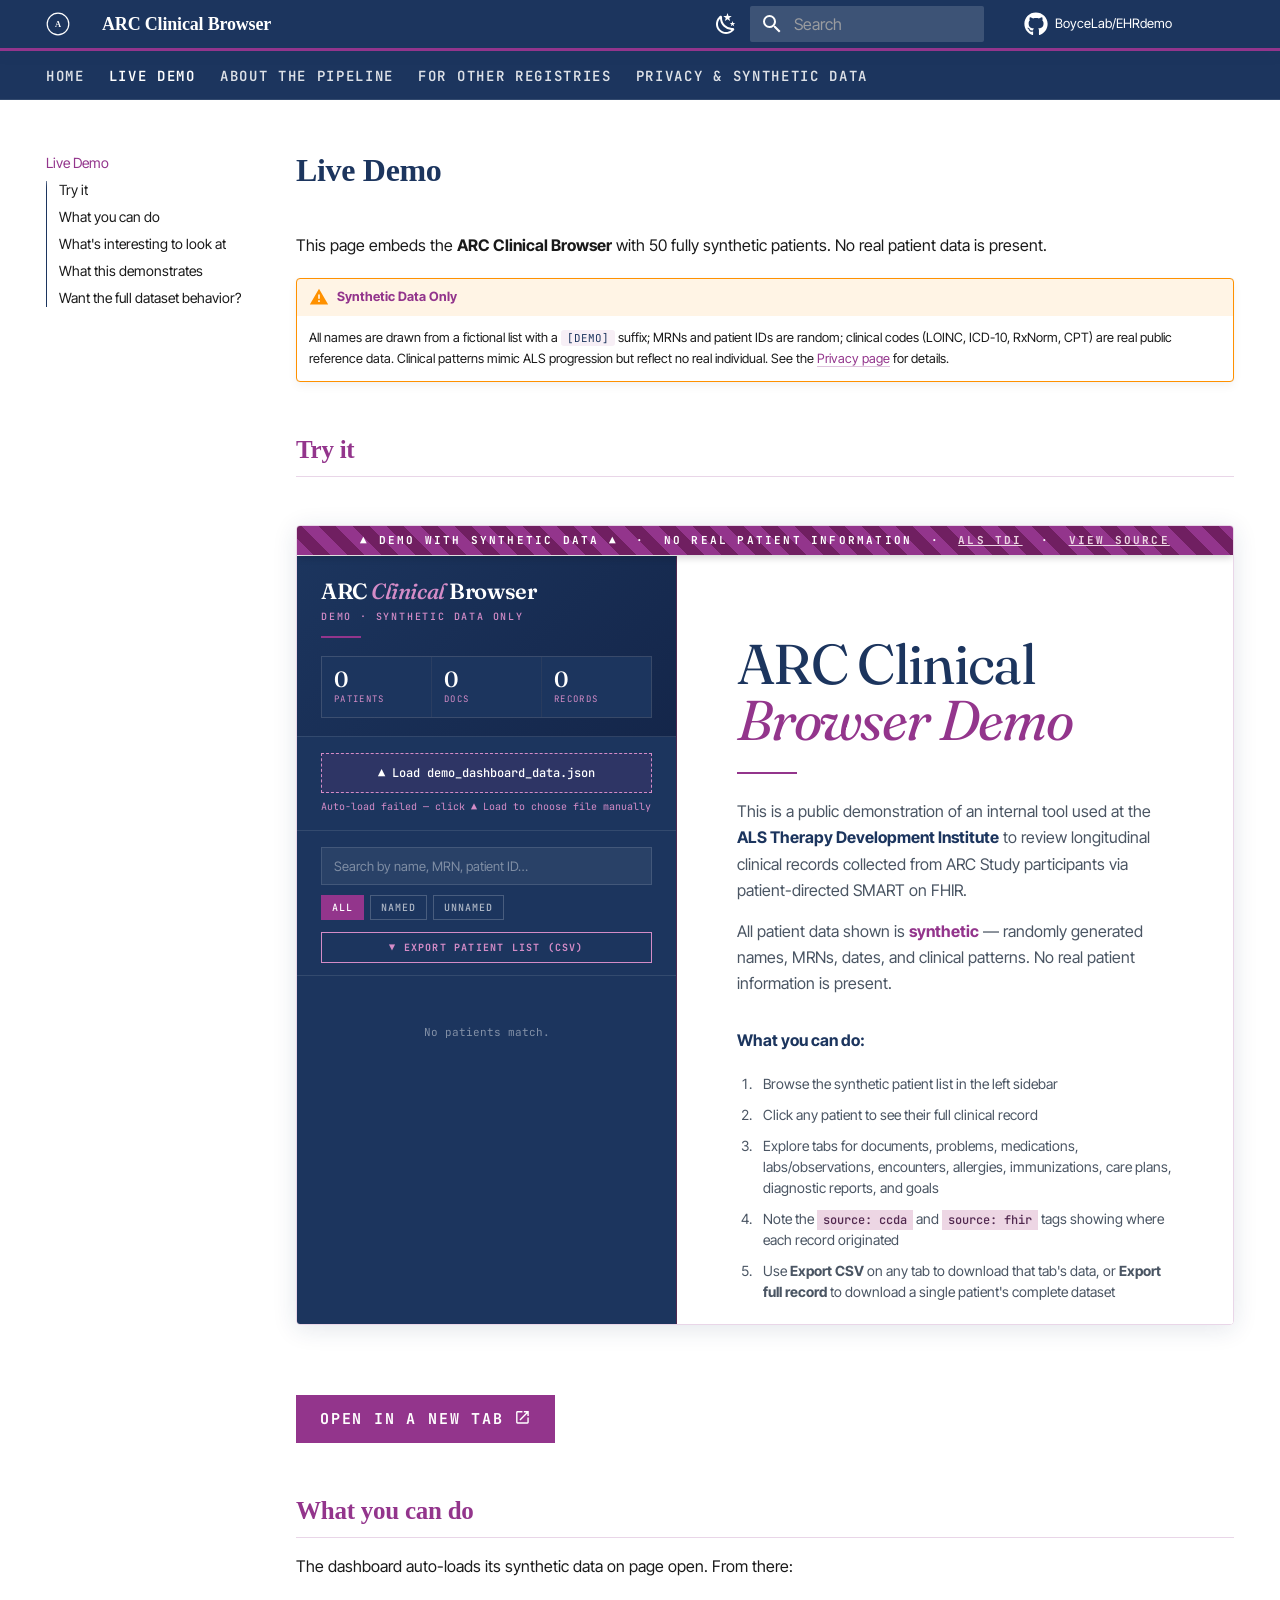
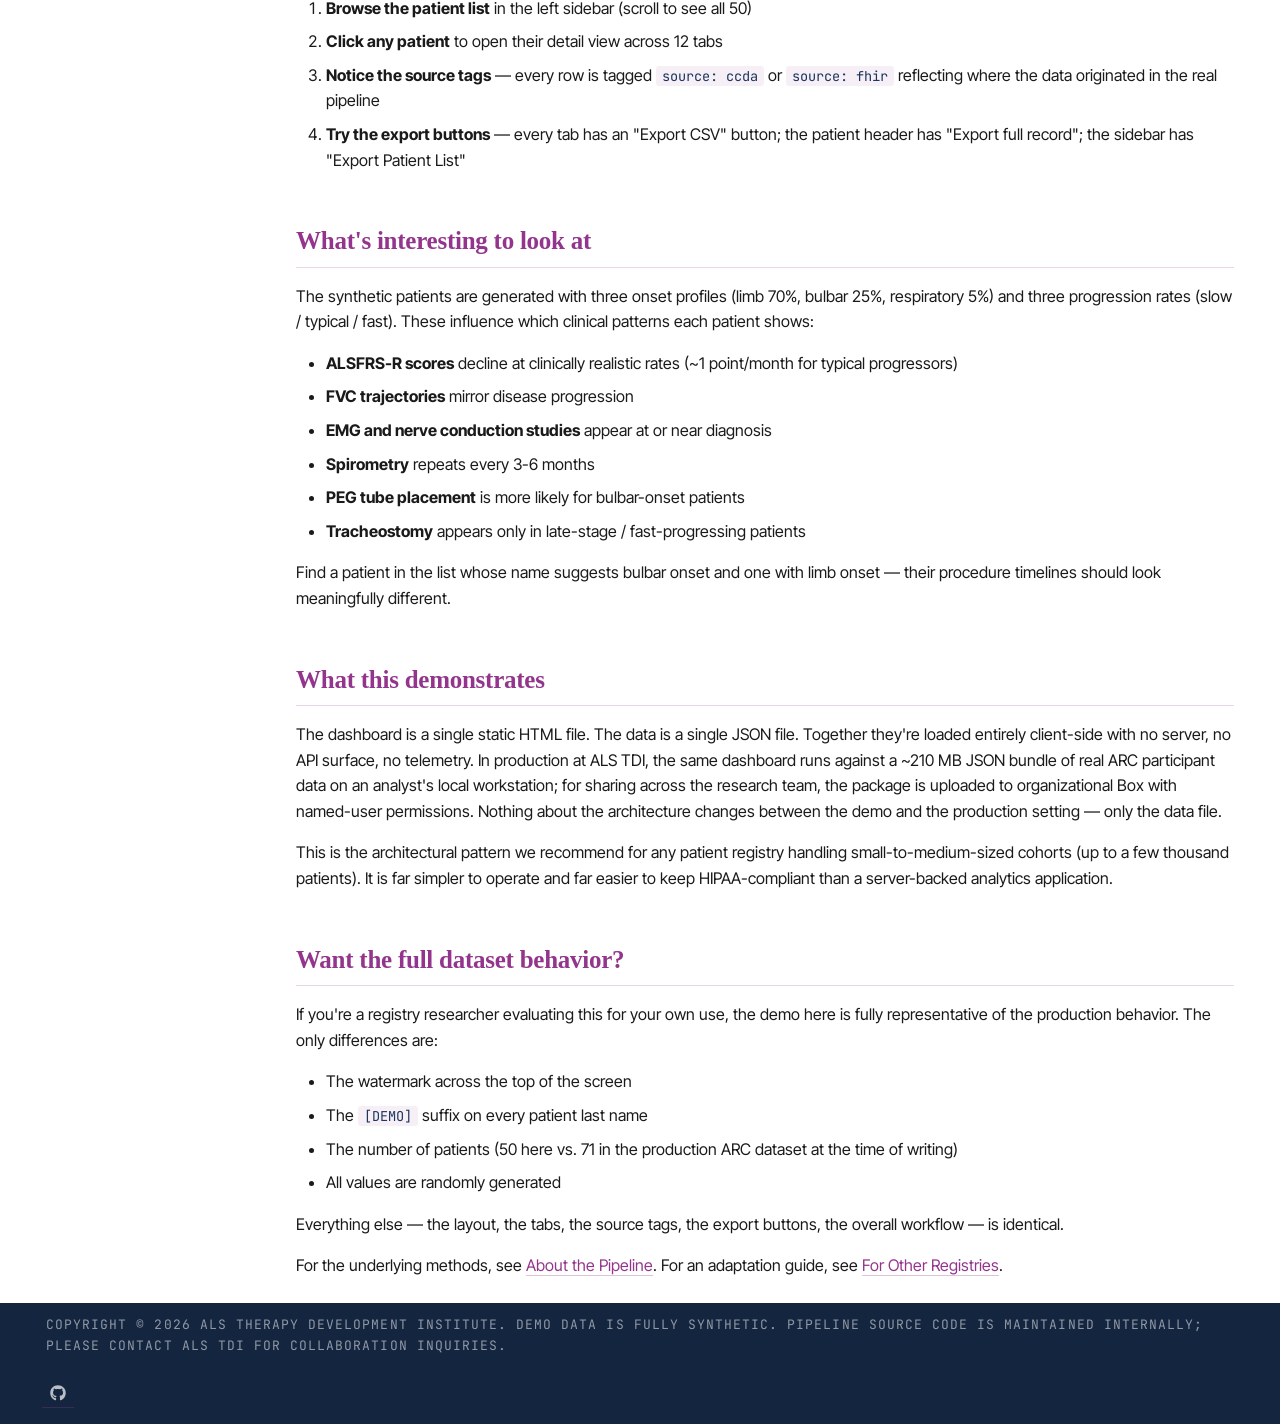
==== commit c8a0e08b: "Deployed add4a53 with MkDocs version: 1.6.1" ====
--- a/demo/index.html
+++ b/demo/index.html
@@ -629,7 +629,7 @@
 <p>All names are drawn from a fictional list with a <code>[DEMO]</code> suffix; MRNs and patient IDs are random; clinical codes (LOINC, ICD-10, RxNorm, CPT) are real public reference data. Clinical patterns mimic ALS progression but reflect no real individual. See the <a href="../privacy/">Privacy page</a> for details.</p>
 </div>
 <h2 id="try-it">Try it<a class="headerlink" href="#try-it" title="Anchor link to this section">&para;</a></h2>
-<iframe class="dashboard-embed" src="dashboard_demo.html" title="ARC Clinical Browser Demo"></iframe>
+<iframe class="dashboard-embed" src="../dashboard_demo.html" title="ARC Clinical Browser Demo"></iframe>
 
 <p><a class="als-button" href="../dashboard_demo.html" target="_blank">Open in a new tab <span class="twemoji"><svg xmlns="http://www.w3.org/2000/svg" viewBox="0 0 24 24"><path d="M14 3v2h3.59l-9.83 9.83 1.41 1.41L19 6.41V10h2V3m-2 16H5V5h7V3H5a2 2 0 0 0-2 2v14a2 2 0 0 0 2 2h14a2 2 0 0 0 2-2v-7h-2z"/></svg></span></a></p>
 <h2 id="what-you-can-do">What you can do<a class="headerlink" href="#what-you-can-do" title="Anchor link to this section">&para;</a></h2>
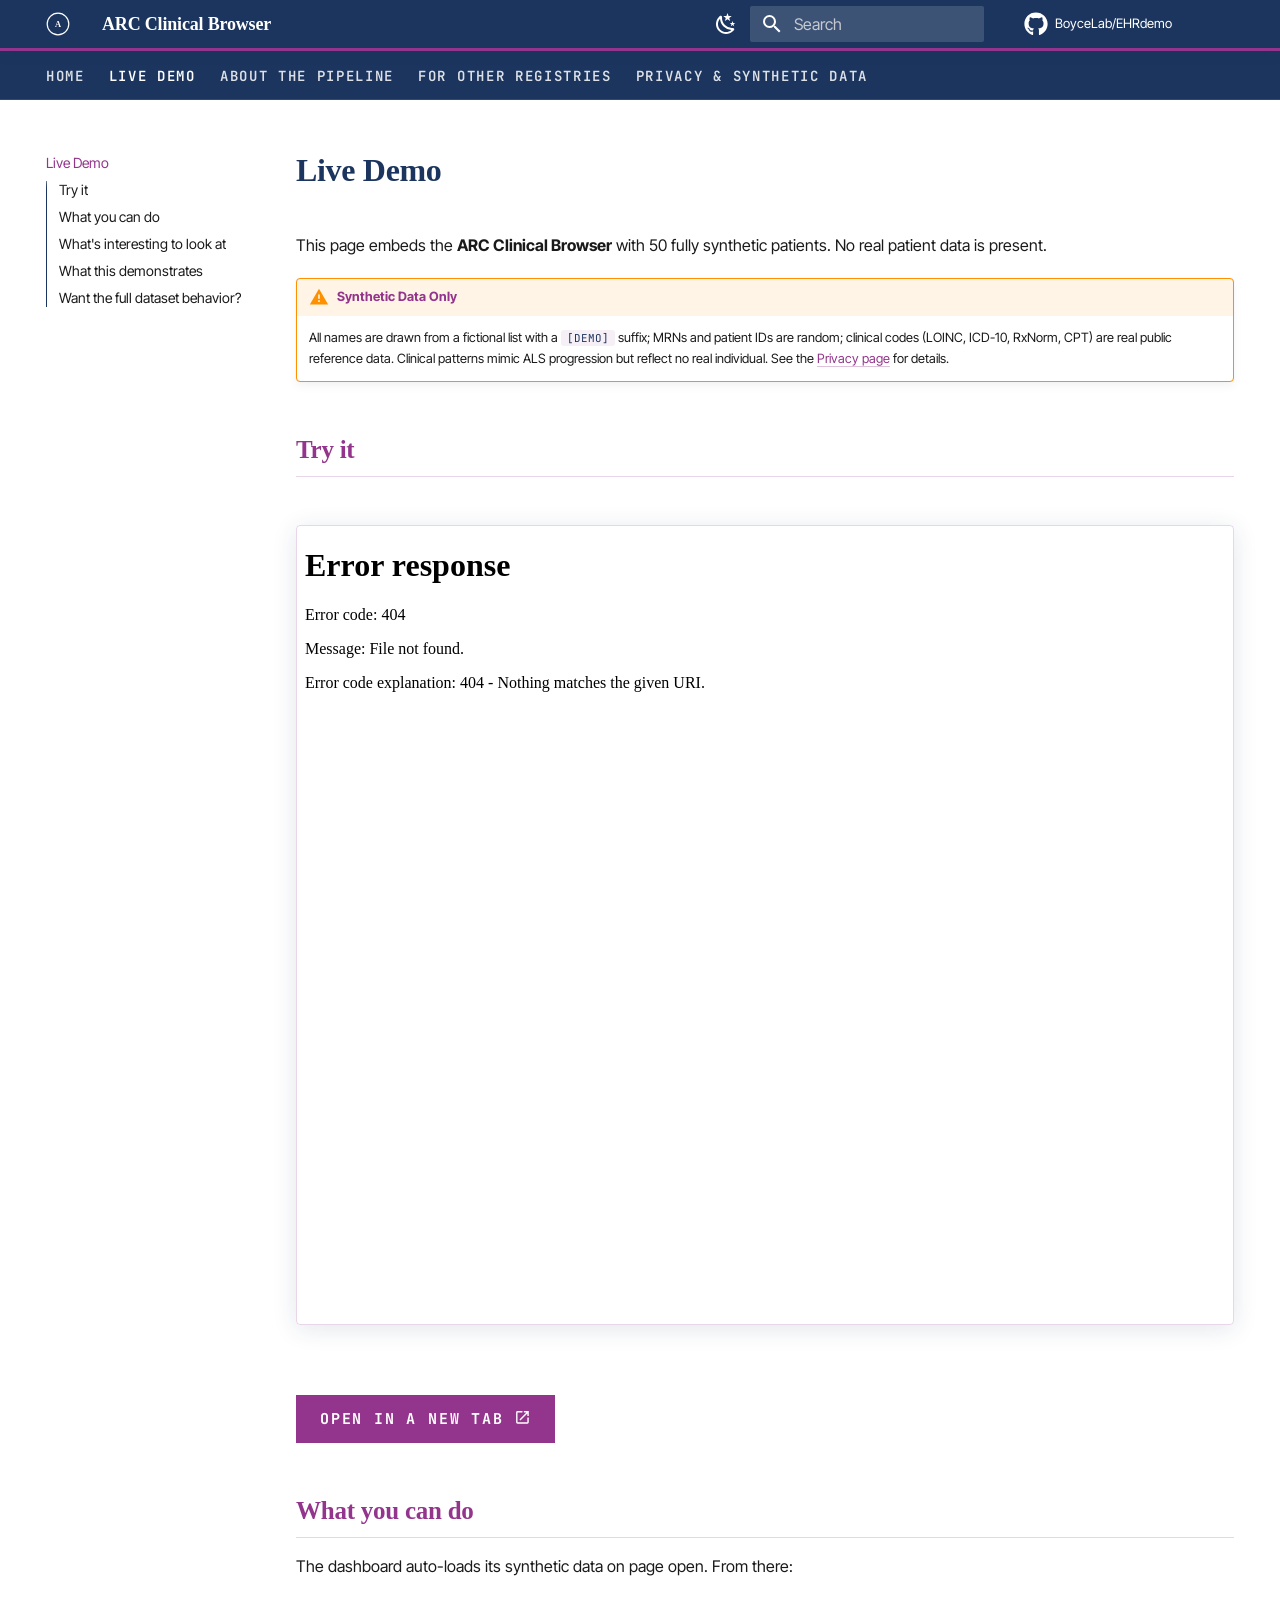
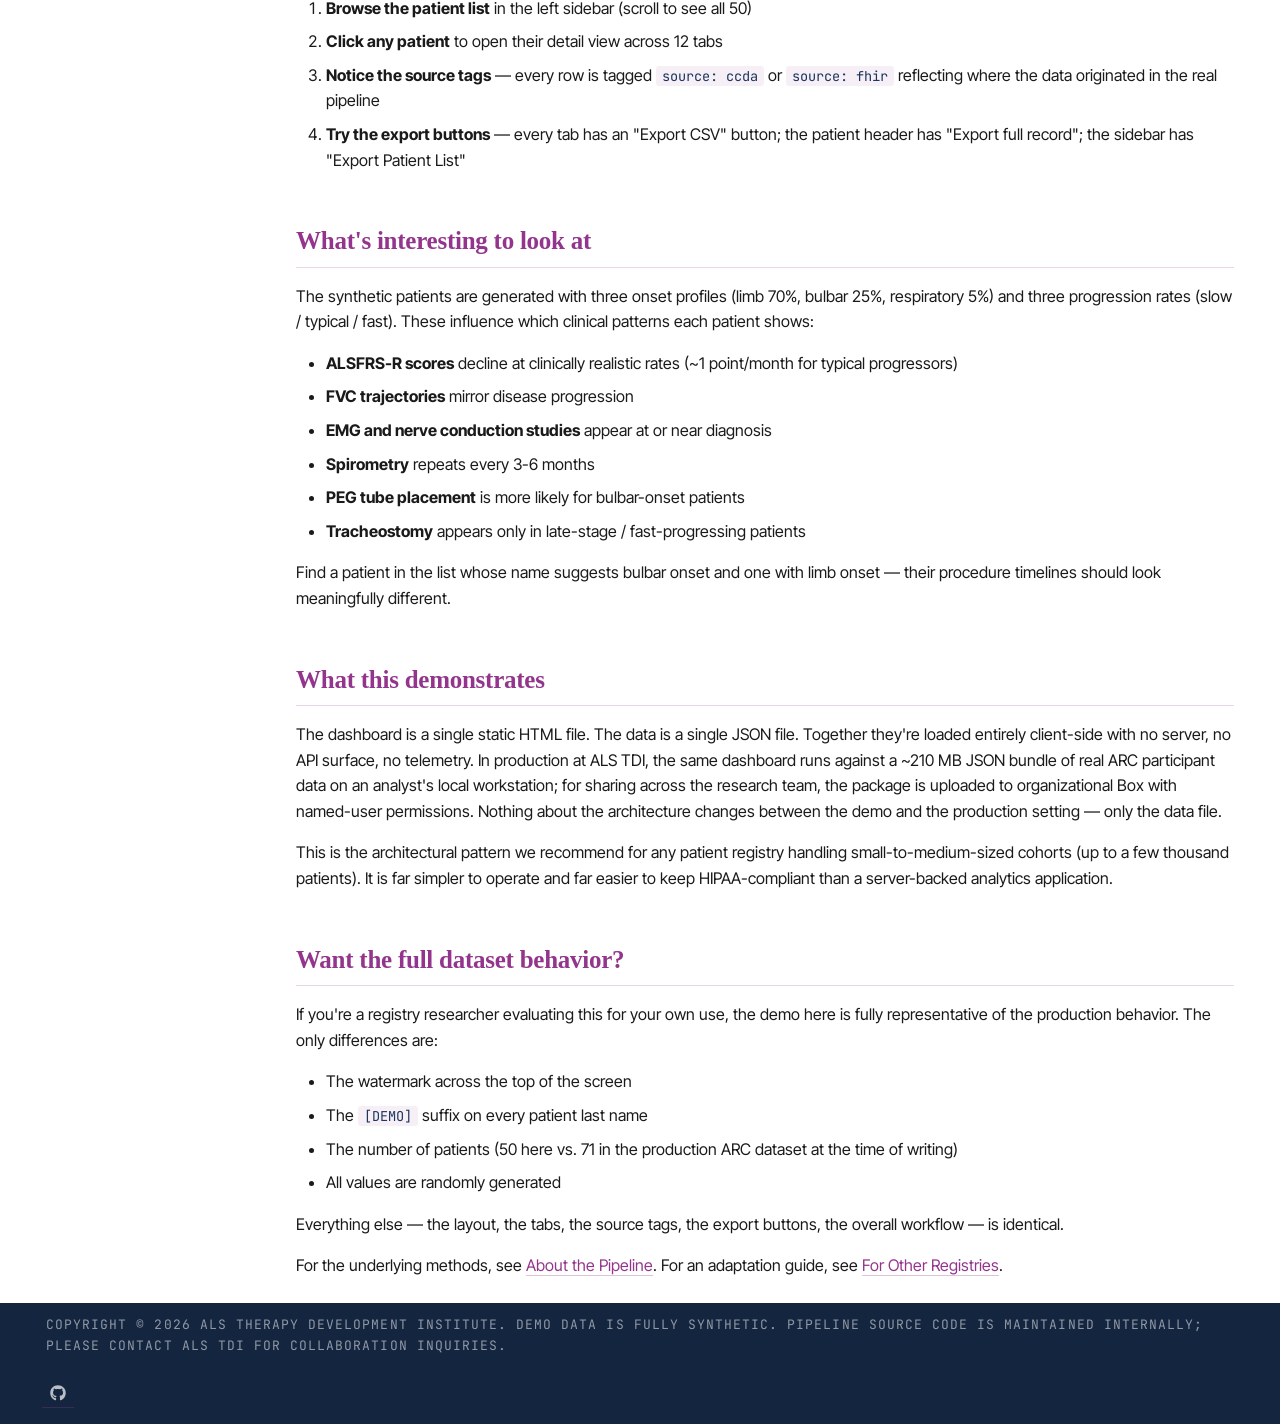
==== commit ed407ad4: "Deployed 0afb6ab with MkDocs version: 1.6.1" ====
--- a/demo/index.html
+++ b/demo/index.html
@@ -631,7 +631,7 @@
 <h2 id="try-it">Try it<a class="headerlink" href="#try-it" title="Anchor link to this section">&para;</a></h2>
 <iframe class="dashboard-embed" src="../dashboard_demo.html" title="ARC Clinical Browser Demo"></iframe>
 
-<p><a class="als-button" href="../dashboard_demo.html" target="_blank">Open in a new tab <span class="twemoji"><svg xmlns="http://www.w3.org/2000/svg" viewBox="0 0 24 24"><path d="M14 3v2h3.59l-9.83 9.83 1.41 1.41L19 6.41V10h2V3m-2 16H5V5h7V3H5a2 2 0 0 0-2 2v14a2 2 0 0 0 2 2h14a2 2 0 0 0 2-2v-7h-2z"/></svg></span></a></p>
+<p><a class="als-button" href="dashboard_demo.html" target="_blank">Open in a new tab <span class="twemoji"><svg xmlns="http://www.w3.org/2000/svg" viewBox="0 0 24 24"><path d="M14 3v2h3.59l-9.83 9.83 1.41 1.41L19 6.41V10h2V3m-2 16H5V5h7V3H5a2 2 0 0 0-2 2v14a2 2 0 0 0 2 2h14a2 2 0 0 0 2-2v-7h-2z"/></svg></span></a></p>
 <h2 id="what-you-can-do">What you can do<a class="headerlink" href="#what-you-can-do" title="Anchor link to this section">&para;</a></h2>
 <p>The dashboard auto-loads its synthetic data on page open. From there:</p>
 <ol>
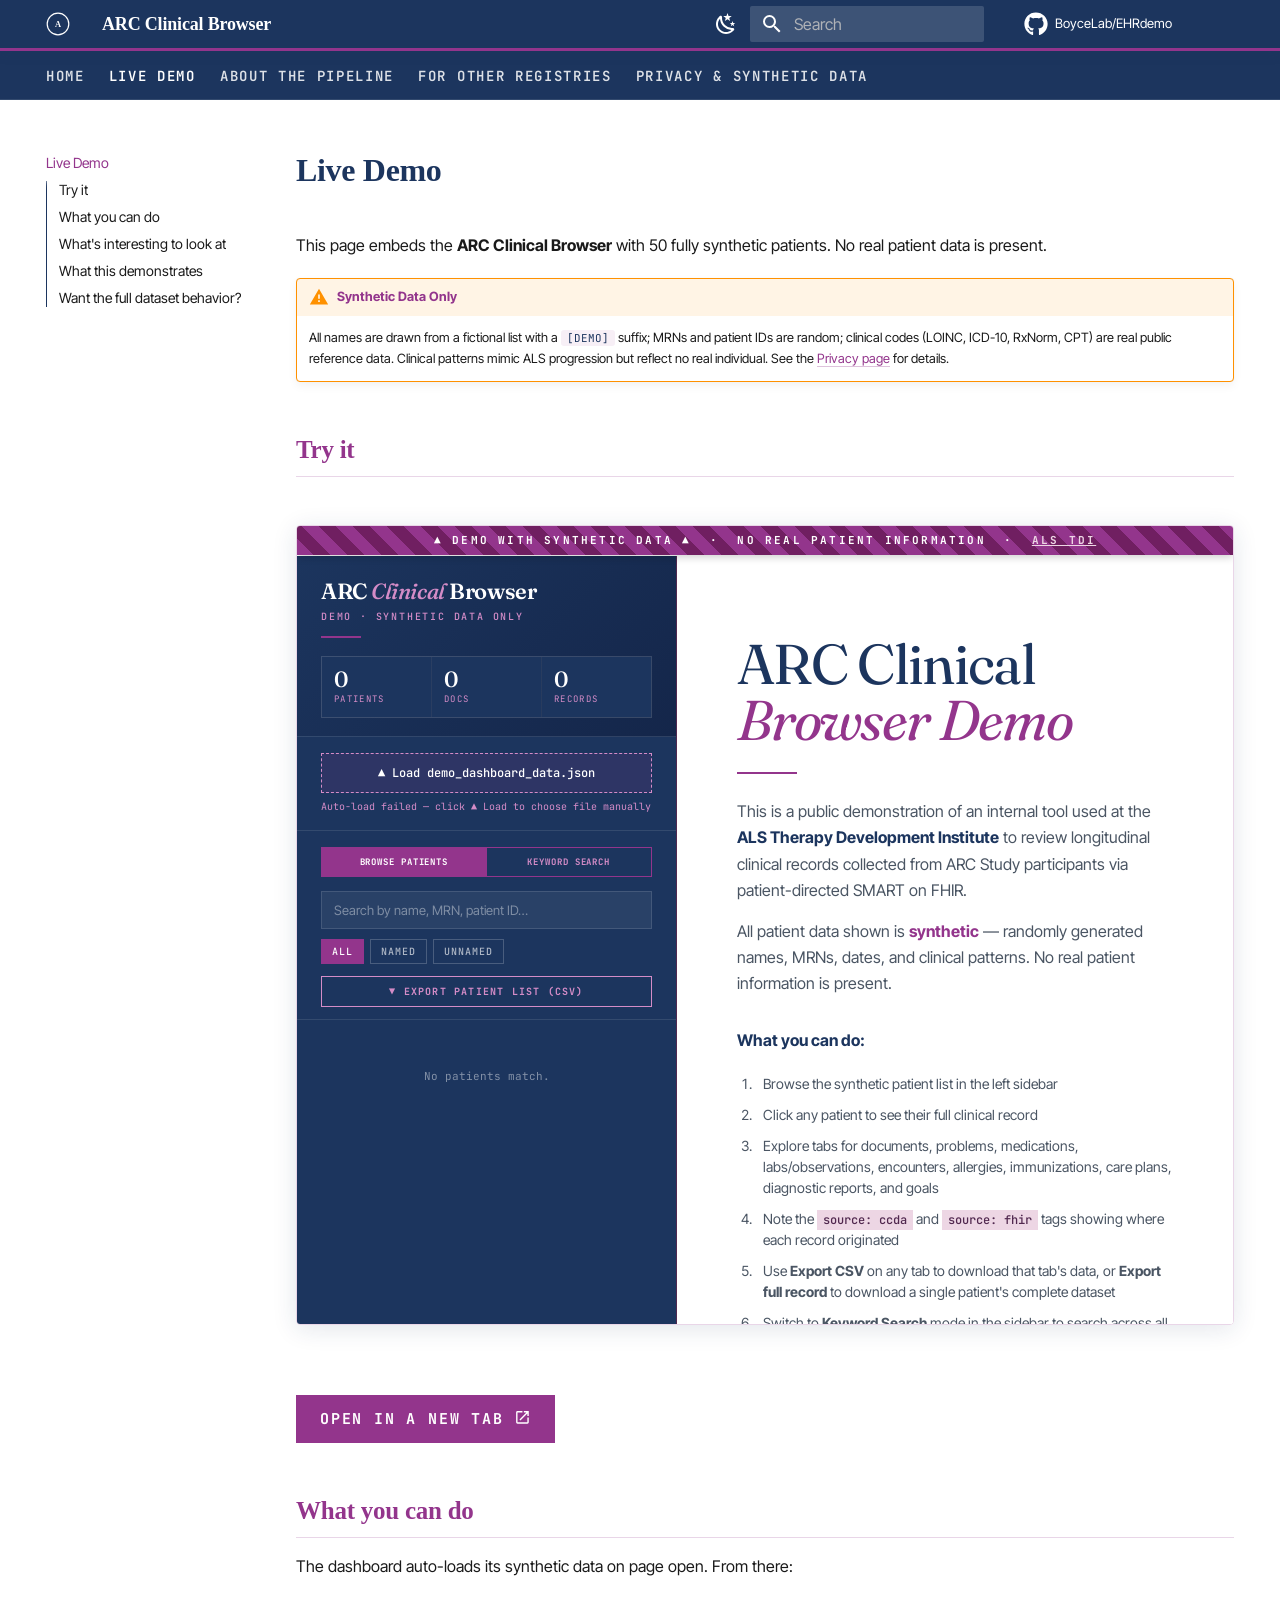
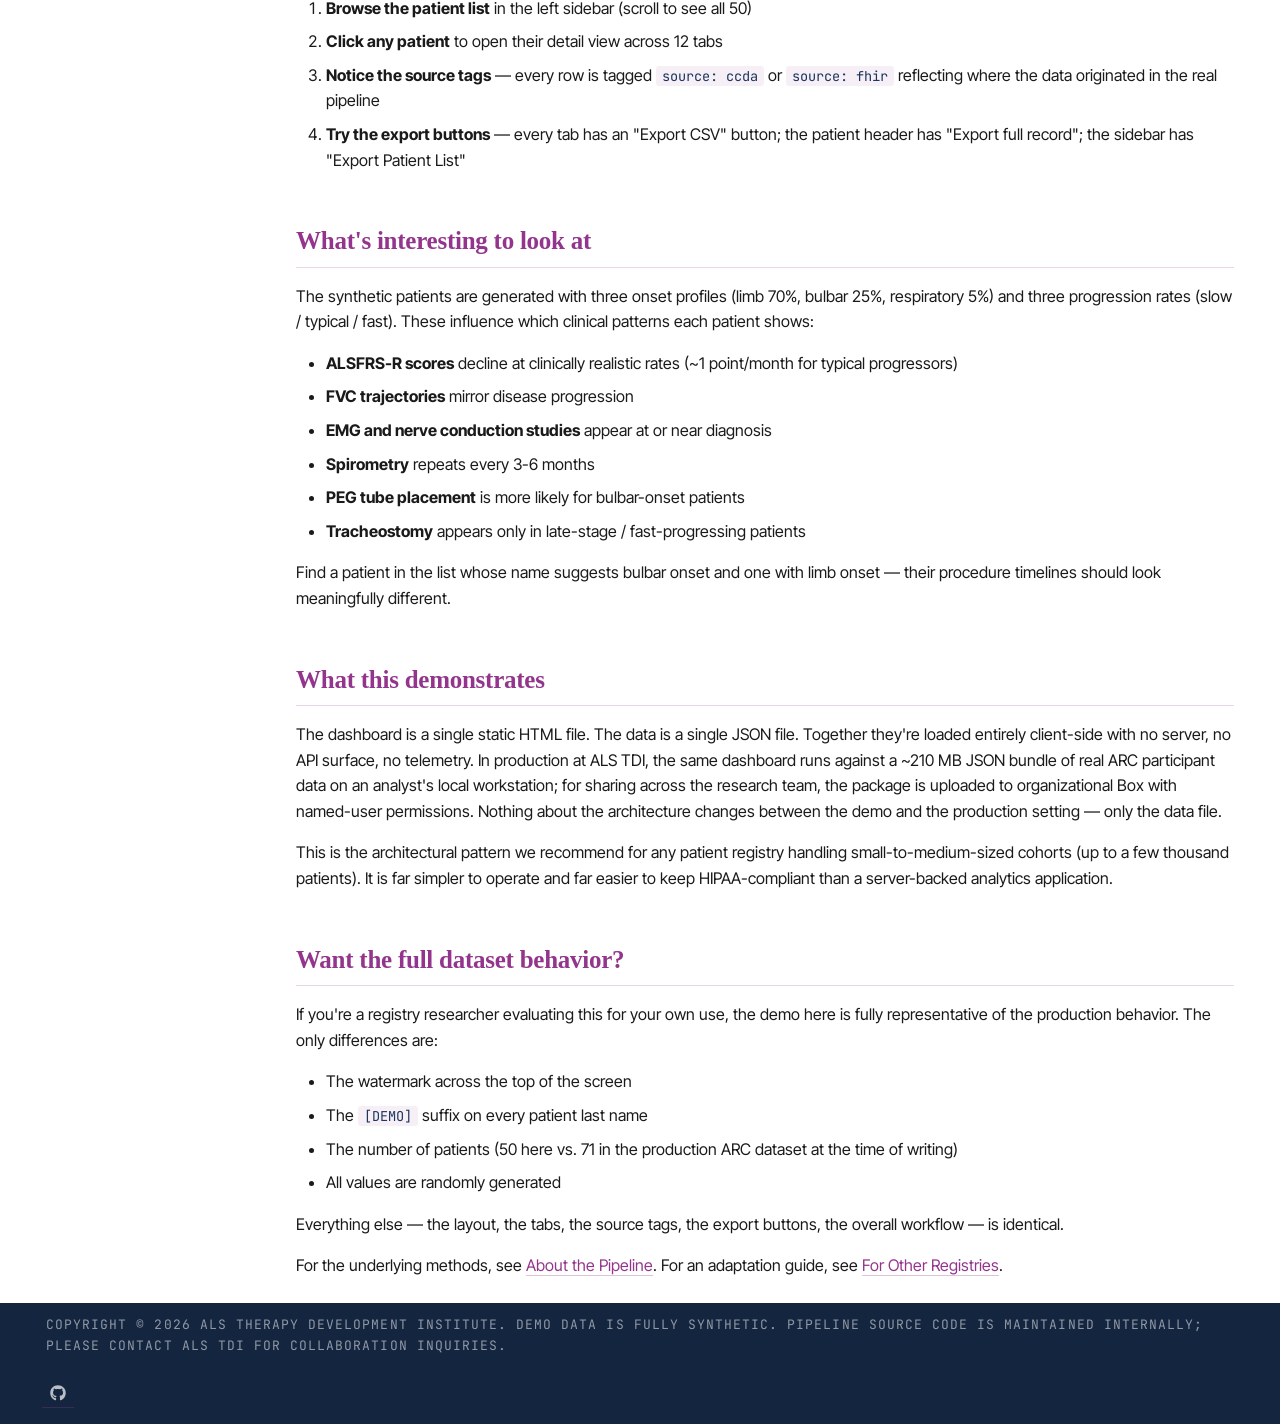
==== commit 2759b3b4: "Deployed 3da7ff2 with MkDocs version: 1.6.1" ====
--- a/demo/index.html
+++ b/demo/index.html
@@ -631,7 +631,7 @@
 <h2 id="try-it">Try it<a class="headerlink" href="#try-it" title="Anchor link to this section">&para;</a></h2>
 <iframe class="dashboard-embed" src="../dashboard_demo.html" title="ARC Clinical Browser Demo"></iframe>
 
-<p><a class="als-button" href="dashboard_demo.html" target="_blank">Open in a new tab <span class="twemoji"><svg xmlns="http://www.w3.org/2000/svg" viewBox="0 0 24 24"><path d="M14 3v2h3.59l-9.83 9.83 1.41 1.41L19 6.41V10h2V3m-2 16H5V5h7V3H5a2 2 0 0 0-2 2v14a2 2 0 0 0 2 2h14a2 2 0 0 0 2-2v-7h-2z"/></svg></span></a></p>
+<p><a class="als-button" href="../dashboard_demo.html" target="_blank">Open in a new tab <span class="twemoji"><svg xmlns="http://www.w3.org/2000/svg" viewBox="0 0 24 24"><path d="M14 3v2h3.59l-9.83 9.83 1.41 1.41L19 6.41V10h2V3m-2 16H5V5h7V3H5a2 2 0 0 0-2 2v14a2 2 0 0 0 2 2h14a2 2 0 0 0 2-2v-7h-2z"/></svg></span></a></p>
 <h2 id="what-you-can-do">What you can do<a class="headerlink" href="#what-you-can-do" title="Anchor link to this section">&para;</a></h2>
 <p>The dashboard auto-loads its synthetic data on page open. From there:</p>
 <ol>
